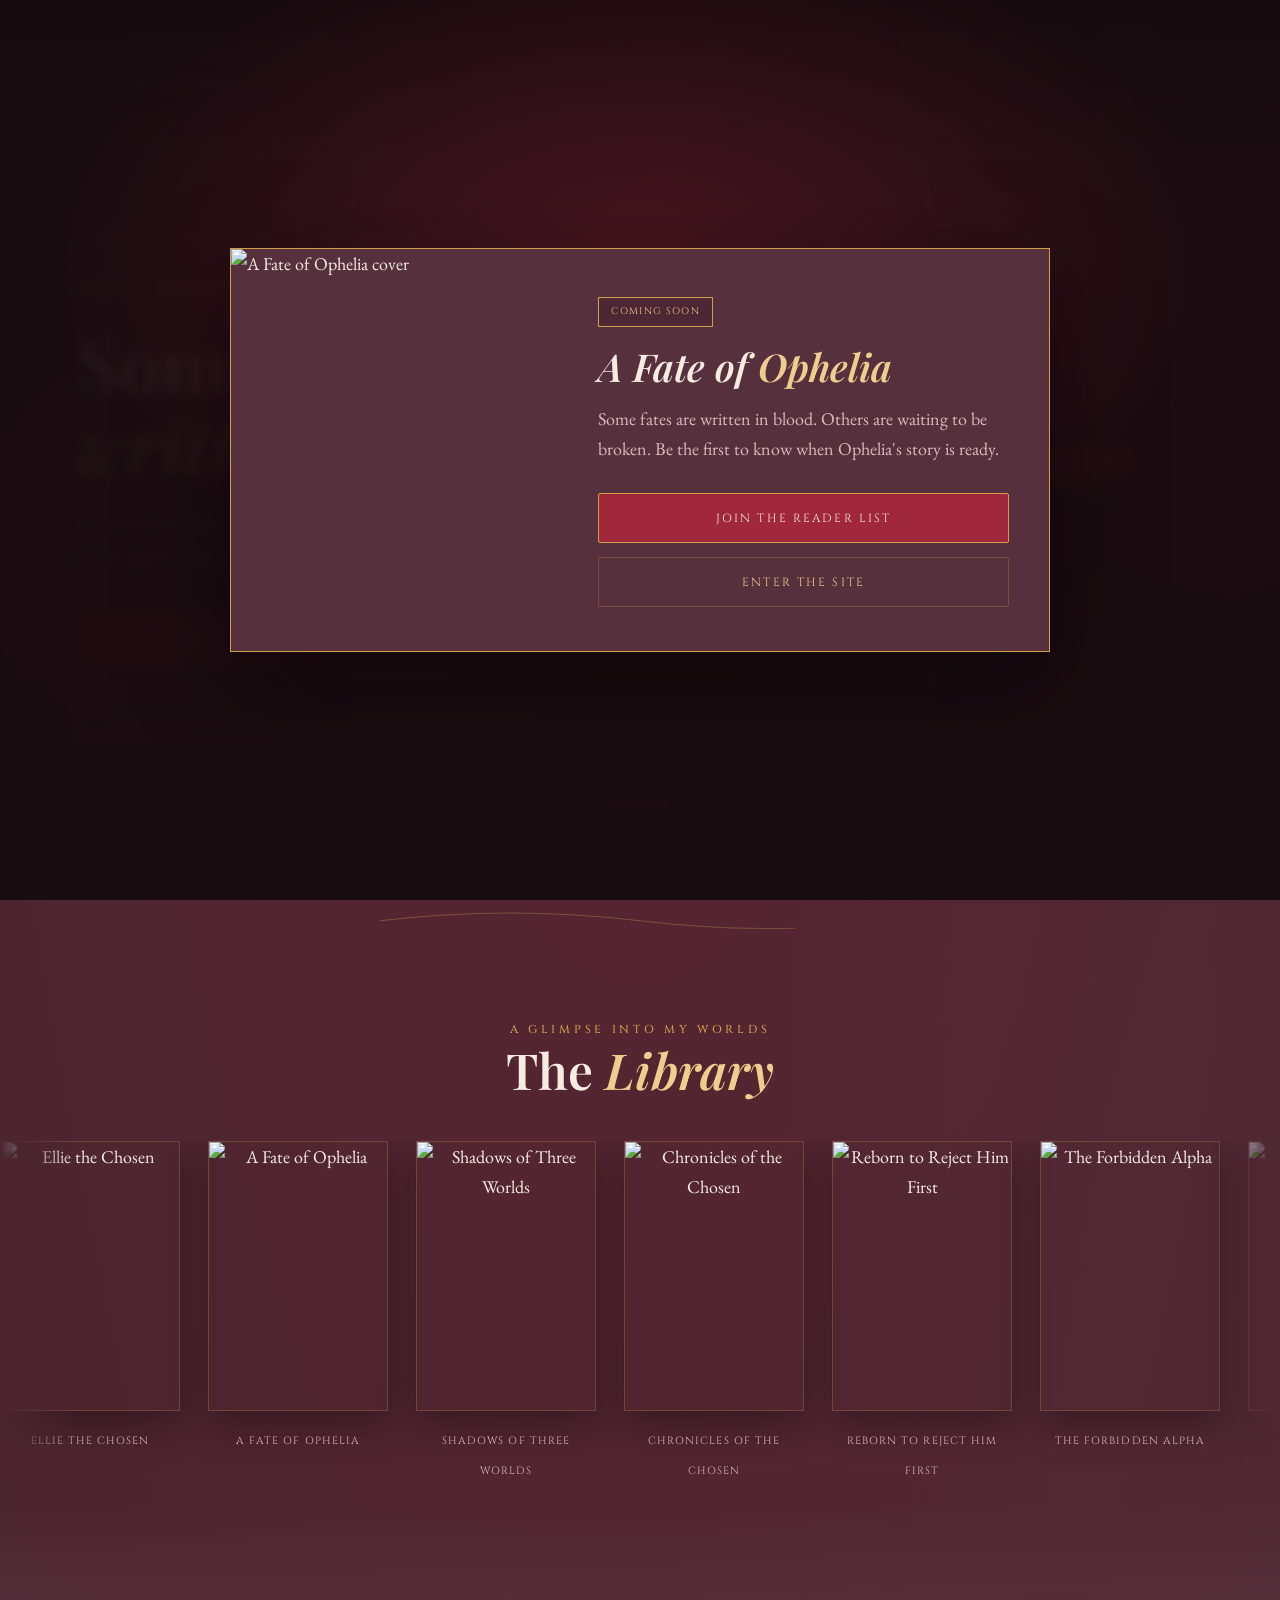
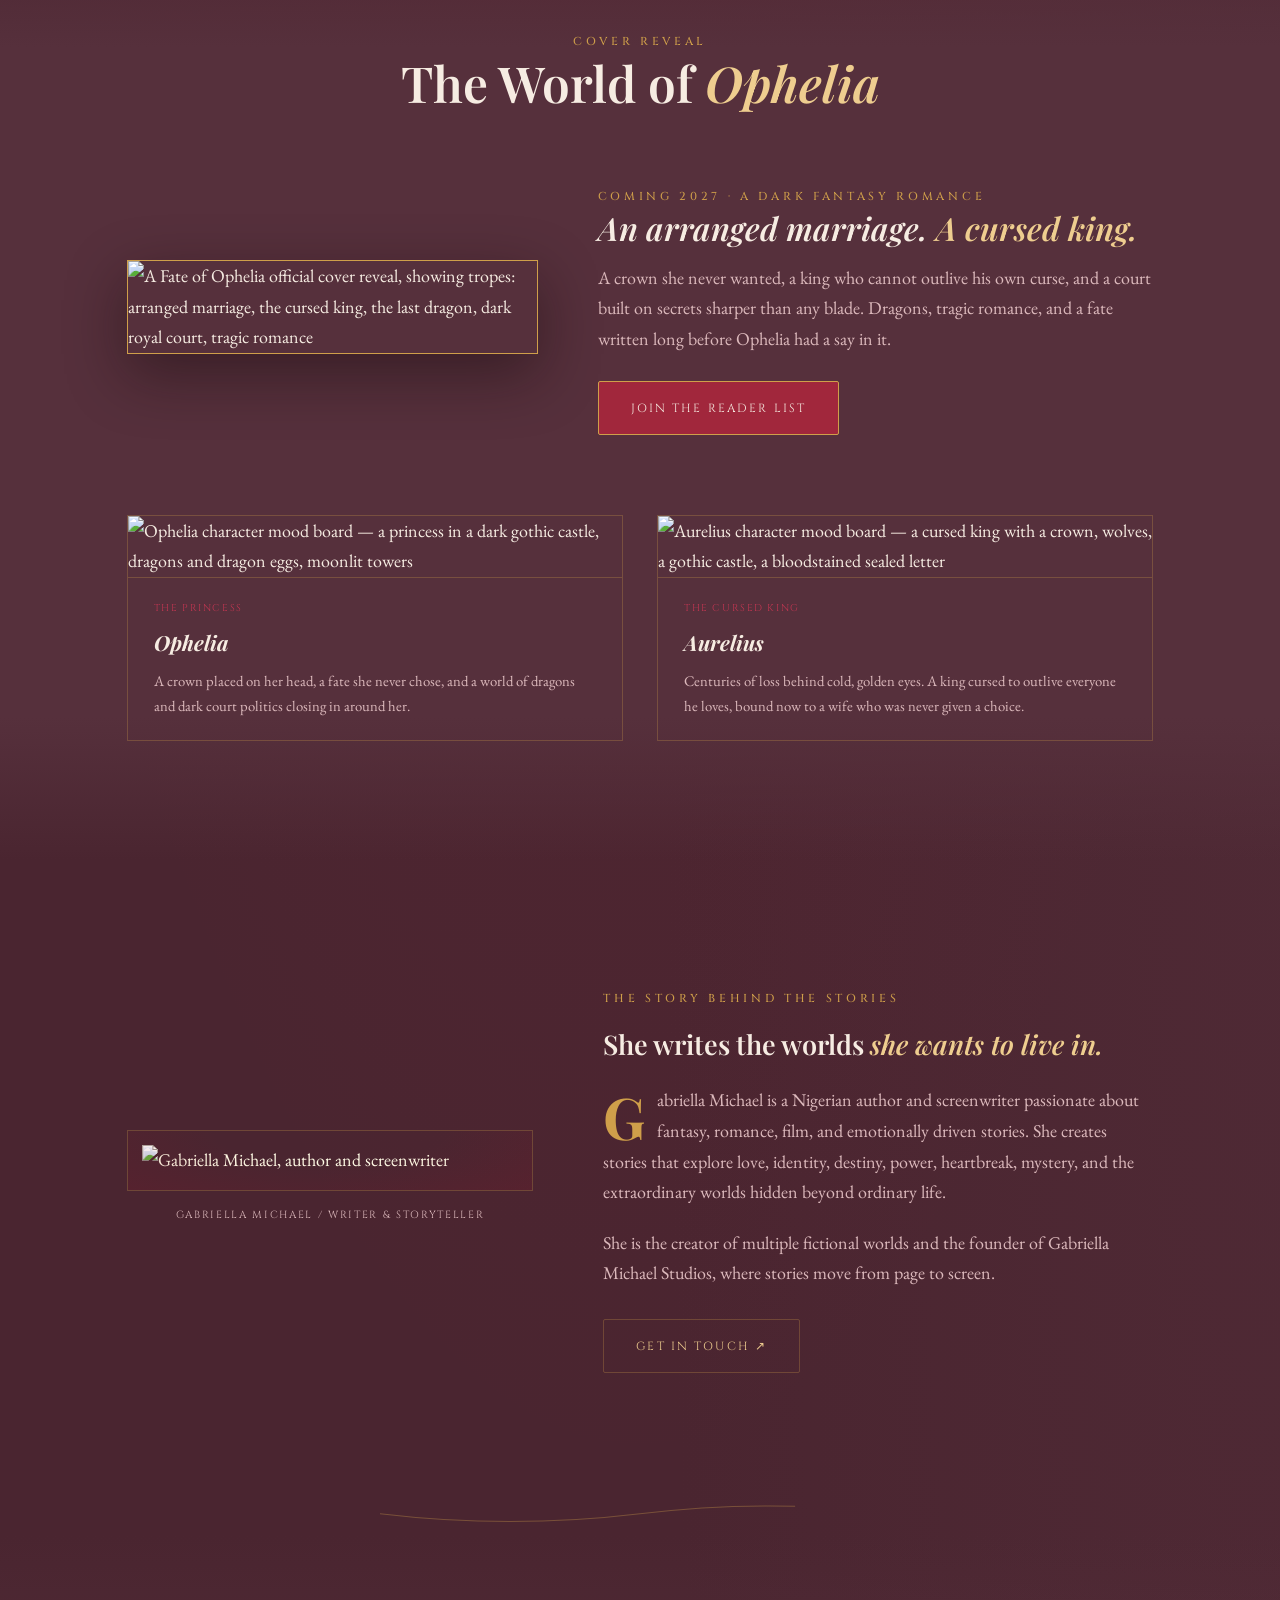
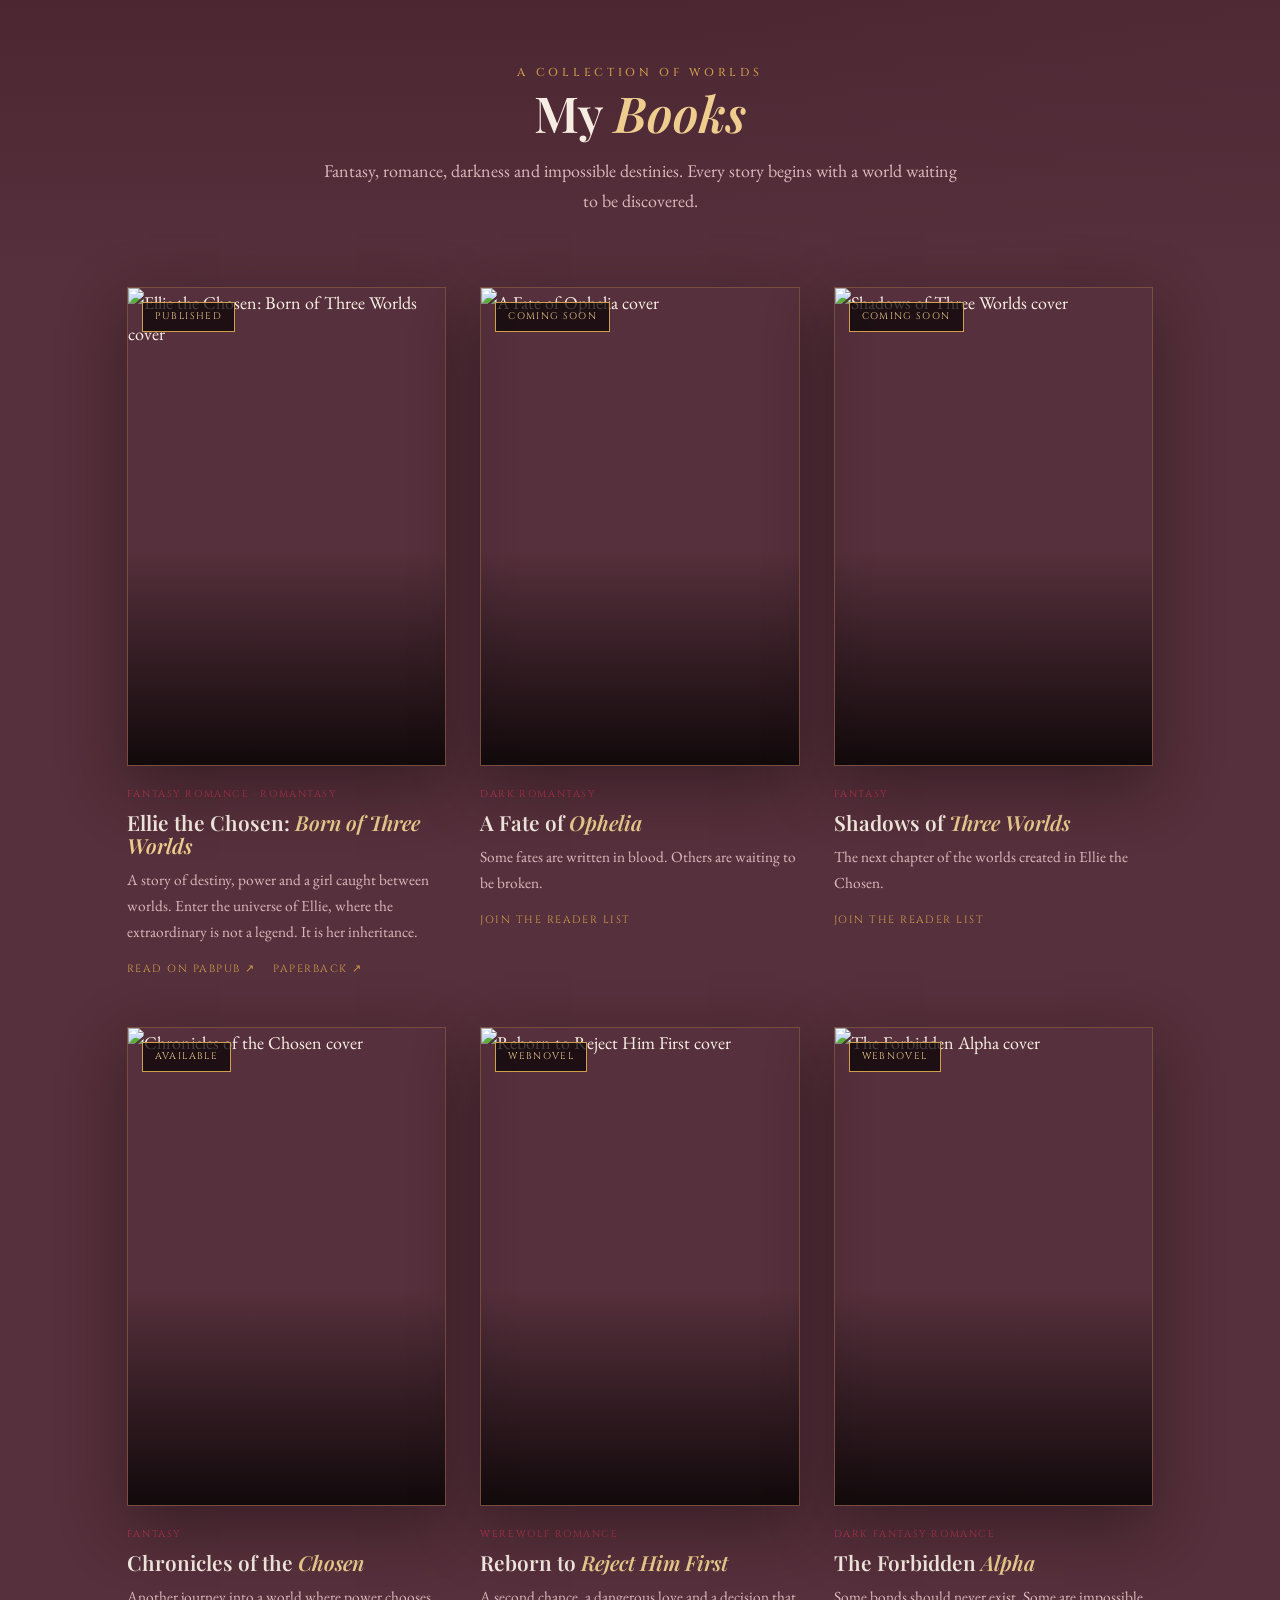
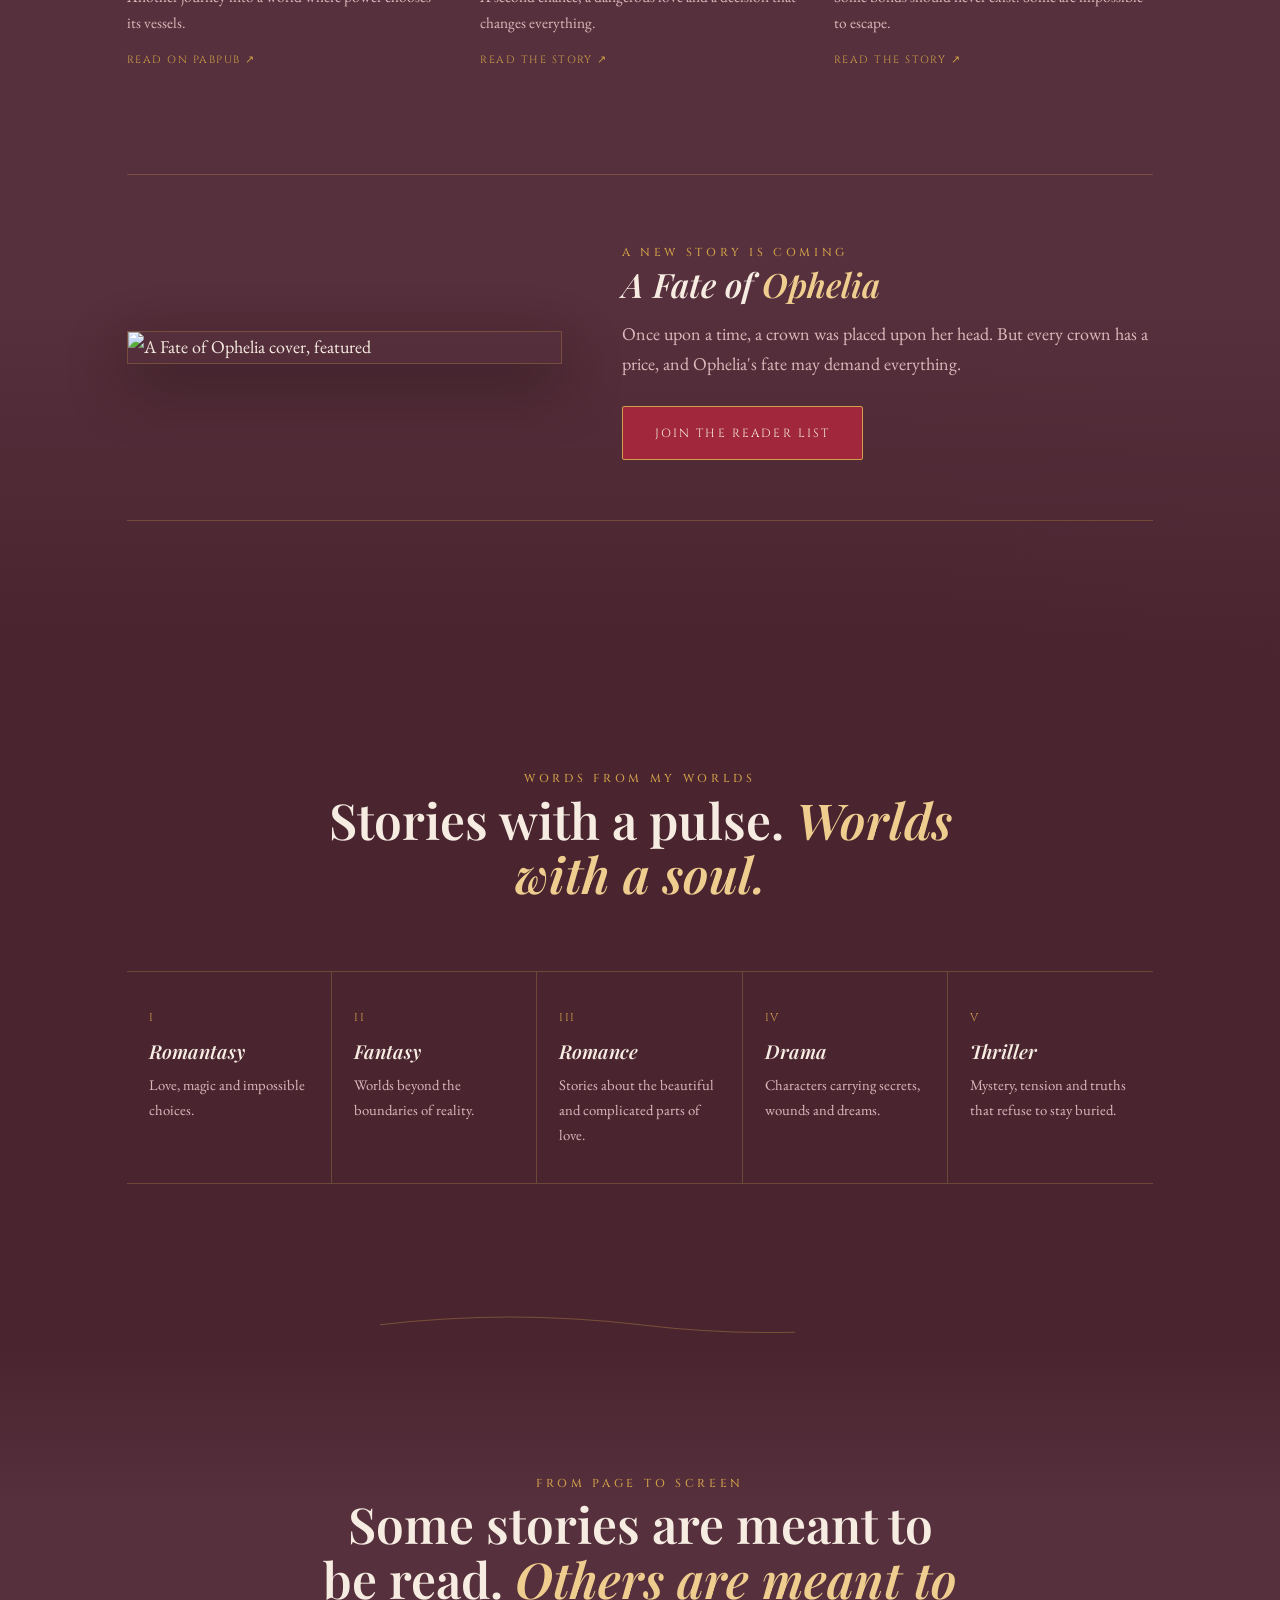
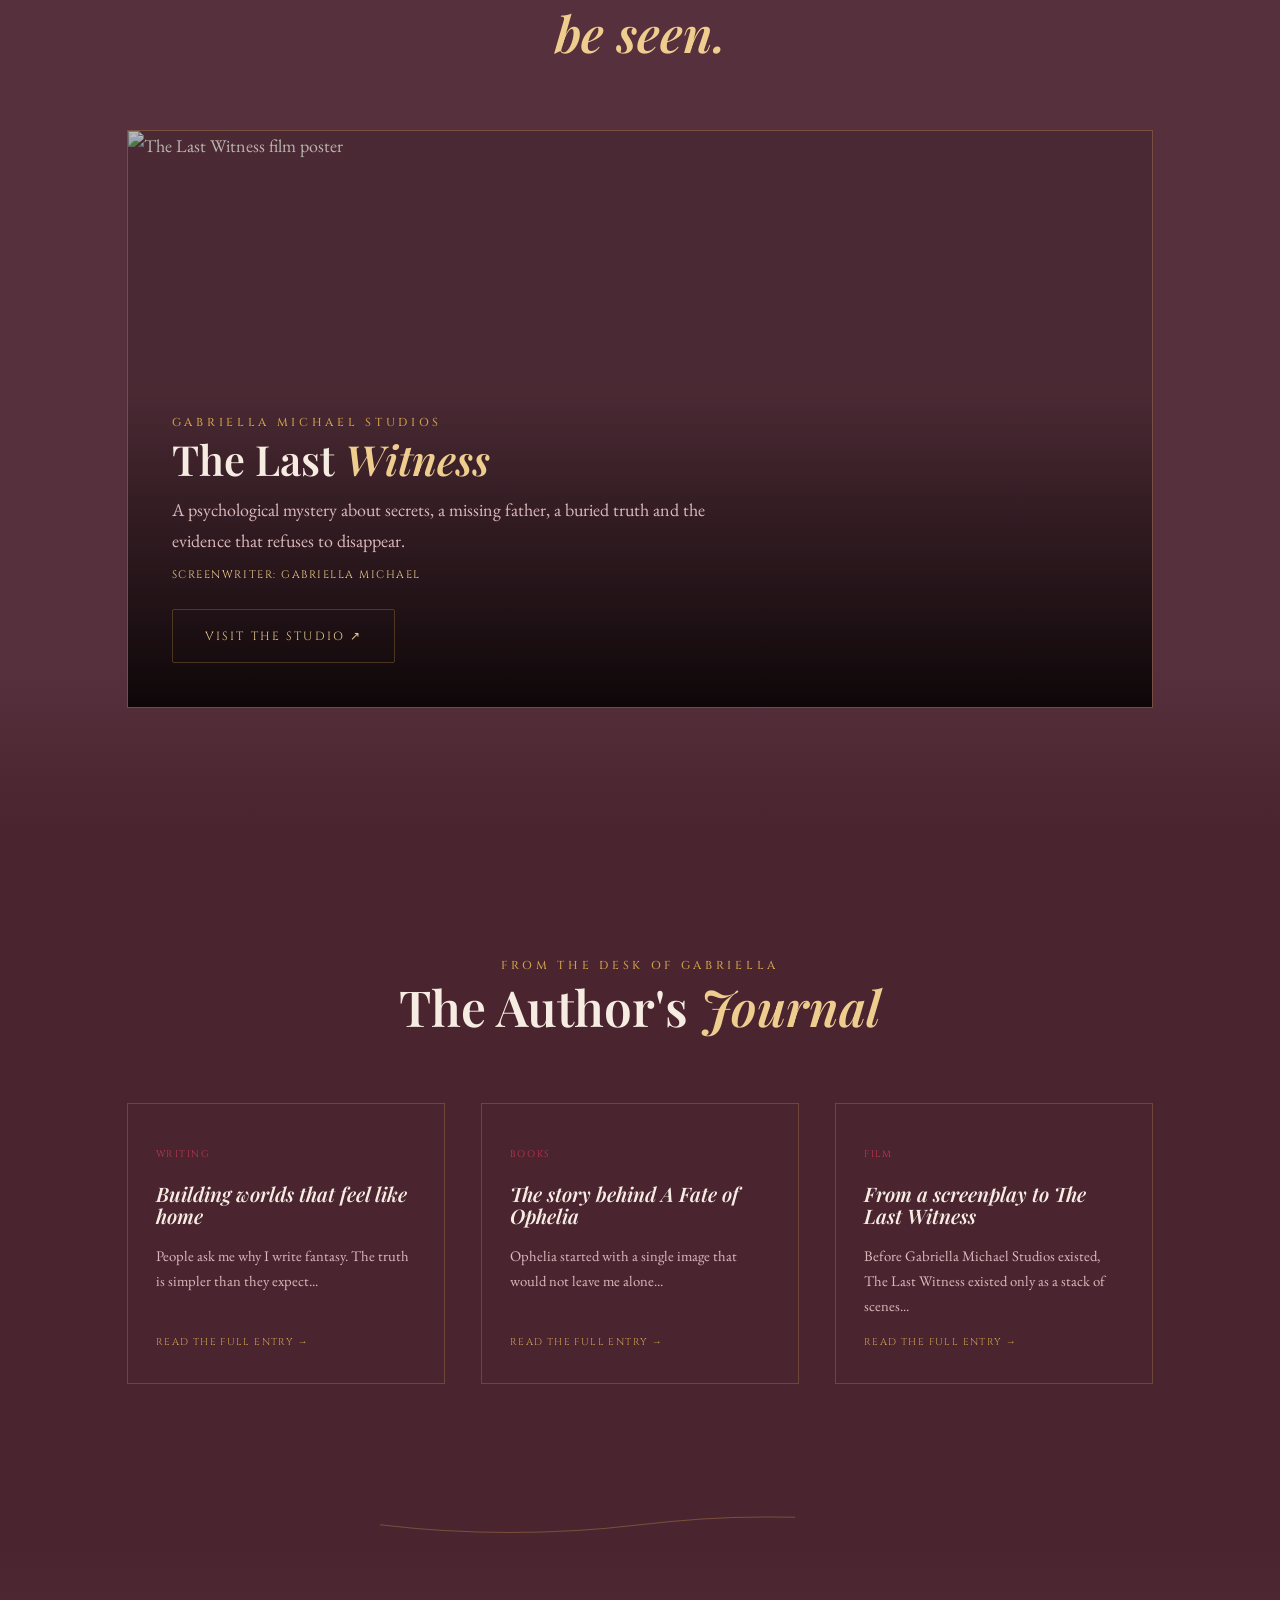
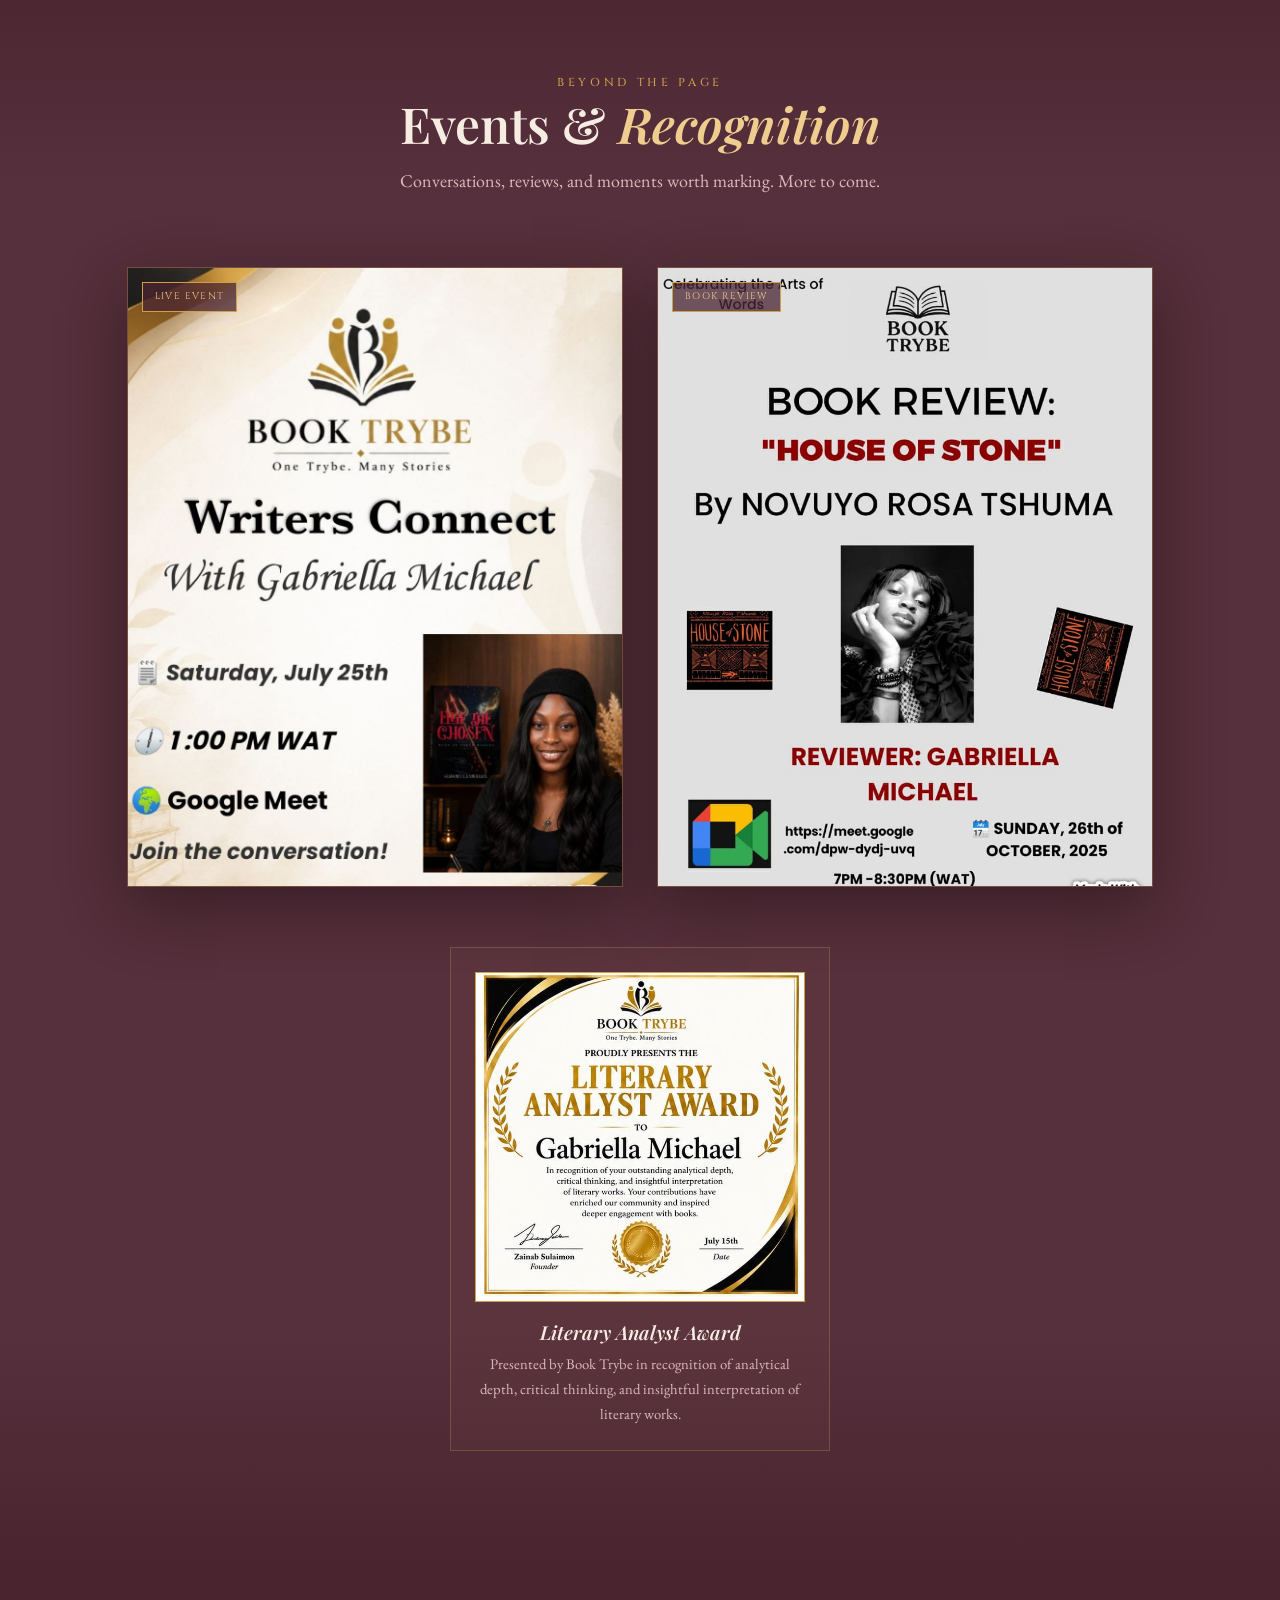
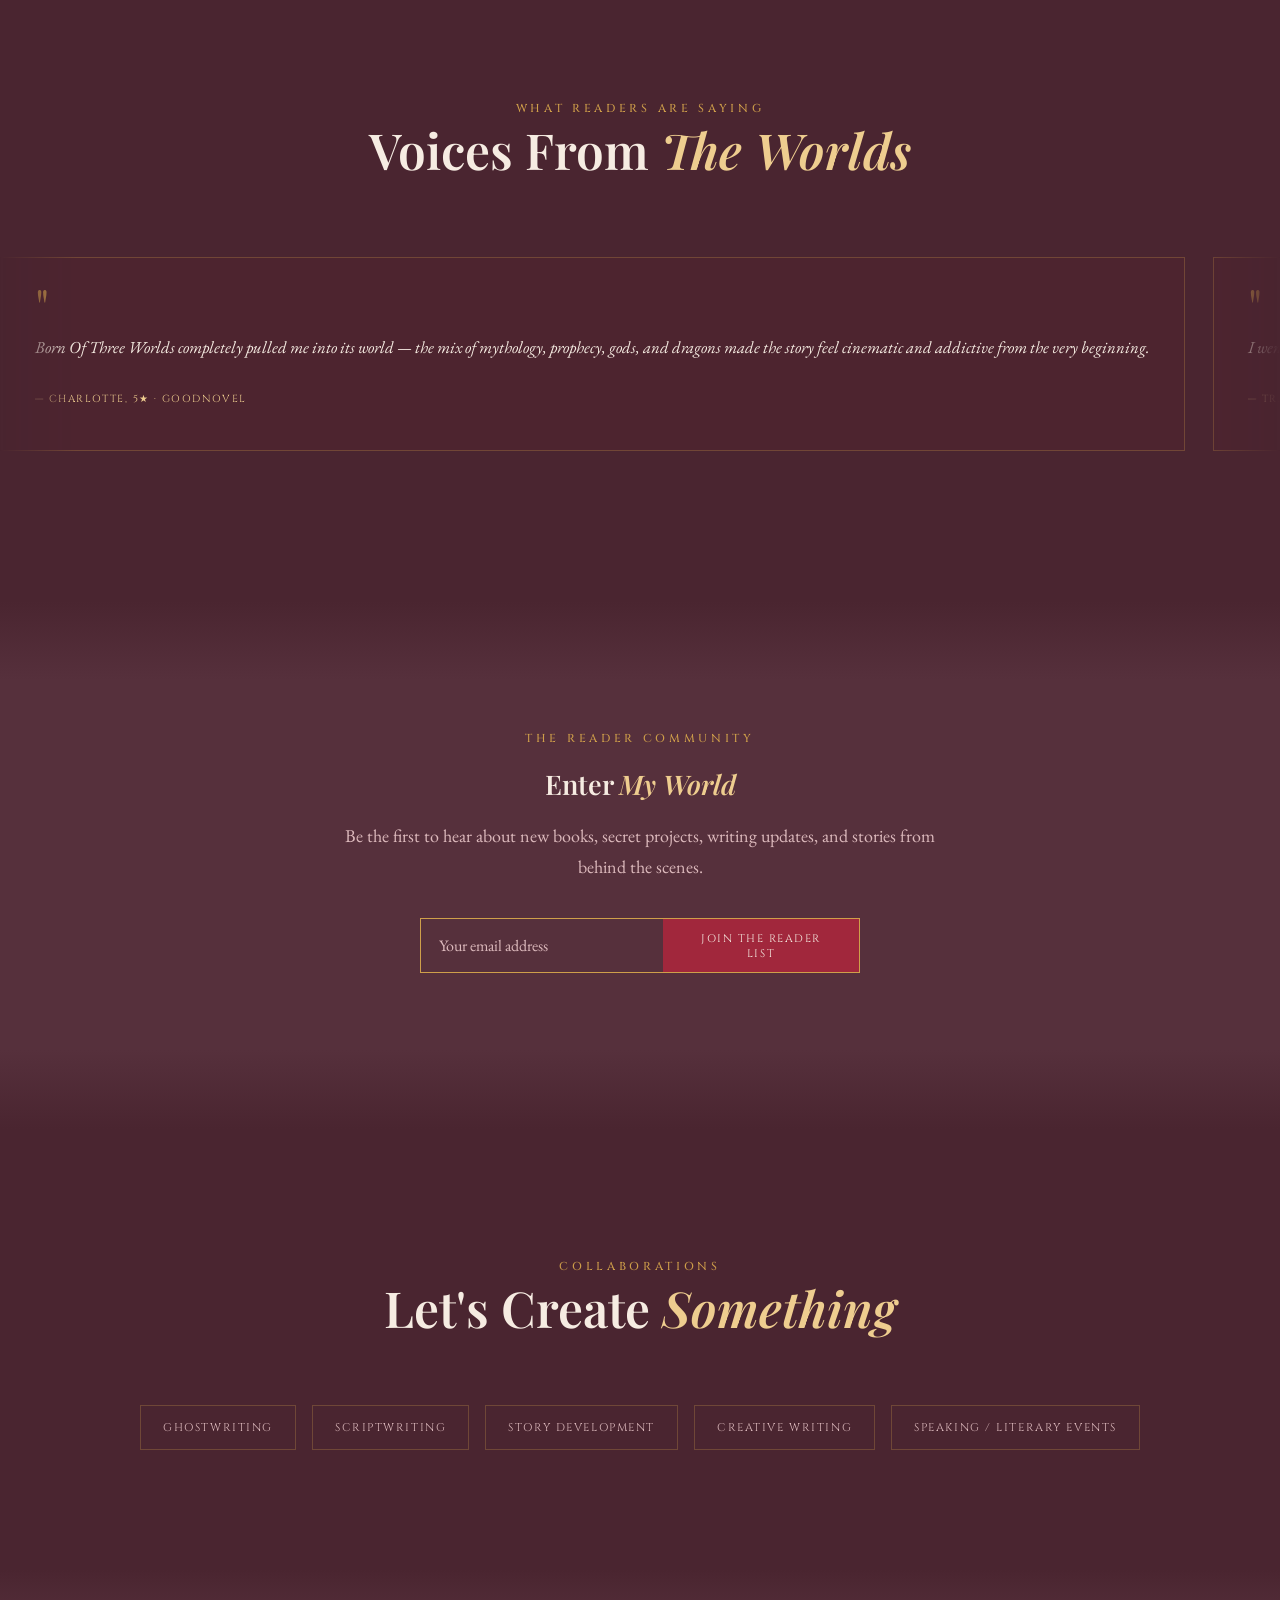
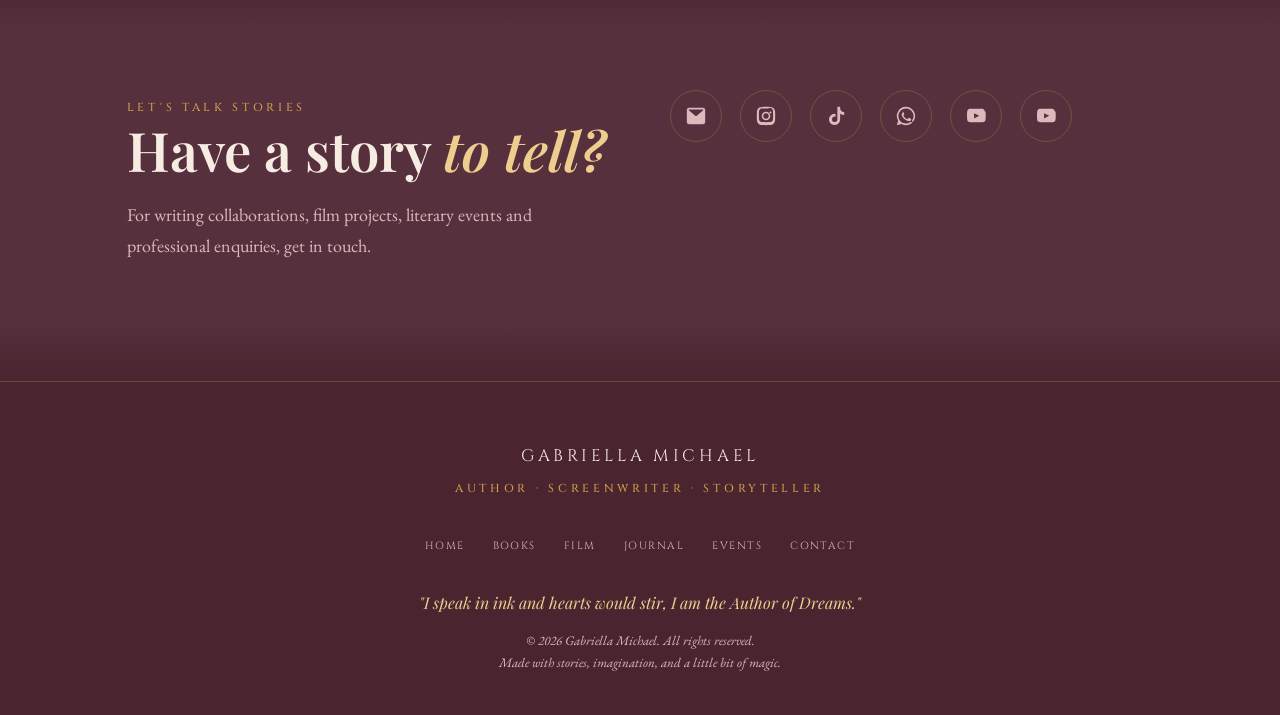
==== index (1).html @ f3785711 "Add files via upload" ====
<!DOCTYPE html>
<html lang="en">
<head>
<meta charset="UTF-8">
<meta name="viewport" content="width=device-width, initial-scale=1.0">
<meta name="description" content="Official website of Gabriella Michael, author, screenwriter and storyteller.">
<title>Gabriella Michael | Author • Screenwriter • Storyteller</title>
<link rel="preconnect" href="https://fonts.googleapis.com">
<link rel="preconnect" href="https://fonts.gstatic.com" crossorigin>
<link href="https://fonts.googleapis.com/css2?family=Playfair+Display:ital,wght@0,500;0,600;0,700;1,500;1,600;1,700&family=Cinzel:wght@400;500;600&family=EB+Garamond:ital,wght@0,400;0,500;1,400&display=swap" rel="stylesheet">
<style>
  :root{
    --ink:#4a2530;
    --wine-deep:#56303c;
    --wine:#63394a;
    --blood:#a1273c;
    --blood-bright:#c23652;
    --gold:#cf9f4a;
    --gold-light:#eecd8f;
    --bone:#f6ece2;
    --bone-dim:#dcb9bc;
    --line: rgba(207,159,74,0.28);
    --shadow: 0 20px 60px rgba(20,8,12,0.45);
  }

  *{margin:0;padding:0;box-sizing:border-box;}

  html{scroll-behavior:smooth;}

  @media (prefers-reduced-motion: reduce){
    html{scroll-behavior:auto;}
    *{animation-duration:0.001ms !important; animation-iteration-count:1 !important; transition-duration:0.001ms !important;}
  }

  body{
    background:
      radial-gradient(ellipse 120% 60% at 50% -10%, rgba(161,39,60,0.22), transparent 60%),
      radial-gradient(ellipse 80% 50% at 100% 20%, rgba(86,48,60,0.4), transparent 60%),
      var(--ink);
    color:var(--bone);
    font-family:'EB Garamond', serif;
    font-size:18px;
    line-height:1.7;
    overflow-x:hidden;
  }

  ::selection{background:var(--blood); color:var(--bone);}

  a{color:inherit; text-decoration:none;}

  img{max-width:100%; display:block;}

  .eyebrow{
    font-family:'Cinzel', serif;
    font-size:0.72rem;
    letter-spacing:0.32em;
    text-transform:uppercase;
    color:var(--gold);
    font-weight:500;
  }

  h1,h2,h3{
    font-family:'Playfair Display', serif;
    font-weight:600;
    line-height:1.1;
    color:var(--bone);
  }

  em{
    font-style:italic;
    color:var(--gold-light);
    font-weight:600;
  }

  .container{
    max-width:1180px;
    margin:0 auto;
    padding:0 6vw;
  }

  a:focus-visible, button:focus-visible{
    outline:2px solid var(--gold-light);
    outline-offset:4px;
  }

  /* ---------- BLEEDING ROSE PROGRESS MARKER ---------- */
  .rose-marker{
    position:fixed;
    top:50%;
    right:24px;
    transform:translateY(-50%);
    width:34px;
    height:34px;
    z-index:200;
    pointer-events:none;
  }
  @media (max-width:768px){ .rose-marker{ right:12px; width:26px; height:26px; } }

  .rose-marker svg{ width:100%; height:100%; overflow:visible; }
  .rose-outline{ fill:none; stroke:var(--gold); stroke-width:1.1; opacity:0.55; }
  .rose-fill{
    fill:var(--blood-bright);
    clip-path: inset(100% 0 0 0);
    transition: clip-path 0.05s linear;
  }

  /* ---------- NAV ---------- */
  header{
    position:fixed; top:0; left:0; right:0; z-index:100;
    background:linear-gradient(to bottom, rgba(10,5,6,0.92), rgba(10,5,6,0));
    backdrop-filter:blur(6px);
    padding:22px 0;
    border-bottom:1px solid transparent;
    transition:border-color 0.4s ease, background 0.4s ease;
  }
  header.scrolled{
    background:rgba(10,5,6,0.88);
    border-bottom:1px solid var(--line);
  }
  nav{
    display:flex; align-items:center; justify-content:space-between;
    max-width:1180px; margin:0 auto; padding:0 6vw;
  }
  .brand{
    font-family:'Cinzel', serif;
    font-size:1.05rem;
    letter-spacing:0.22em;
    color:var(--bone);
  }
  .navlinks{ display:flex; gap:34px; list-style:none; }
  .navlinks a{
    font-family:'Cinzel', serif;
    font-size:0.72rem;
    letter-spacing:0.18em;
    text-transform:uppercase;
    color:var(--bone-dim);
    position:relative;
    padding-bottom:4px;
  }
  .navlinks a::after{
    content:'';
    position:absolute; left:0; bottom:0;
    width:0; height:1px; background:var(--gold);
    transition:width 0.35s ease;
  }
  .navlinks a:hover{ color:var(--gold-light); }
  .navlinks a:hover::after{ width:100%; }
  .navtoggle{ display:none; background:none; border:none; color:var(--gold); font-size:1.4rem; cursor:pointer; }

  @media (max-width:860px){
    .navlinks{
      position:fixed; top:0; right:0; height:100vh; width:min(78vw,320px);
      background:linear-gradient(160deg, var(--wine-deep), var(--ink));
      flex-direction:column; justify-content:center; gap:28px;
      padding:0 40px;
      transform:translateX(100%);
      transition:transform 0.45s cubic-bezier(.77,0,.18,1);
      border-left:1px solid var(--line);
    }
    .navlinks.open{ transform:translateX(0); }
    .navtoggle{ display:block; z-index:101; }
  }

  /* ---------- HERO (cinematic, book-led) ---------- */
  .hero{
    position:relative;
    min-height:100vh;
    display:flex; flex-direction:column; justify-content:center;
    padding:150px 6vw 80px;
    overflow:hidden;
  }
  .hero-video{
    position:absolute; inset:0; z-index:0;
    width:100%; height:100%;
    object-fit:cover;
    object-position:center 30%;
  }
  .hero::before{
    content:'';
    position:absolute; inset:0; z-index:0;
    background:
      radial-gradient(ellipse 70% 60% at 78% 40%, rgba(161,39,60,0.28), transparent 65%),
      radial-gradient(ellipse 50% 70% at 10% 80%, rgba(99,57,74,0.5), transparent 70%),
      radial-gradient(ellipse 90% 50% at 50% 100%, rgba(58,30,38,0.55), transparent),
      linear-gradient(180deg, rgba(74,37,48,0.55), rgba(74,37,48,0.35) 40%, rgba(74,37,48,0.75));
  }
  .hero::after{
    /* mist layer */
    content:'';
    position:absolute; left:0; right:0; bottom:0; height:40%; z-index:1;
    background:linear-gradient(to top, var(--ink), transparent);
    pointer-events:none;
  }
  .hero-grid{
    position:relative; z-index:2;
    max-width:1180px; margin:0 auto; width:100%;
    display:grid; grid-template-columns:1.05fr 0.95fr;
    align-items:center; gap:60px;
  }
  @media (max-width:960px){
    .hero-grid{ grid-template-columns:1fr; text-align:center; gap:44px; }
    .hero-cover-wrap{ order:-1; }
  }
  .hero-copy .eyebrow{ display:block; margin-bottom:22px; }
  .hero-copy h1{
    font-size:clamp(2.6rem, 6vw, 4.6rem);
    letter-spacing:0.005em;
    margin-bottom:24px;
  }
  .hero-line{
    font-family:'EB Garamond', serif;
    font-style:italic;
    color:var(--bone-dim);
    font-size:1.2rem;
    margin:0 0 38px;
    max-width:480px;
  }
  @media (max-width:960px){ .hero-line{ margin:0 auto 38px; } }
  .hero-ctas{ display:flex; gap:20px; flex-wrap:wrap; }
  @media (max-width:960px){ .hero-ctas{ justify-content:center; } }

  .credibility-bar{
    position:relative; z-index:2;
    display:flex; gap:14px; align-items:center; flex-wrap:wrap;
    margin-bottom:34px;
  }
  .cred-pill{
    font-family:'Cinzel', serif; font-size:0.64rem; letter-spacing:0.14em; text-transform:uppercase;
    color:var(--gold-light);
    border:1px solid var(--line);
    padding:8px 16px;
    background:rgba(140,20,40,0.08);
  }

  .hero-cover-wrap{
    position:relative; z-index:2;
    display:flex; justify-content:center;
  }
  .hero-cover{
    position:relative;
    width:min(340px, 70vw);
    transform:rotate(-2deg);
    filter:drop-shadow(0 40px 70px rgba(0,0,0,0.65));
  }
  .hero-cover img{
    width:100%; border:1px solid var(--gold);
    box-shadow:0 0 0 8px rgba(10,5,6,0.4), 0 0 80px rgba(140,20,40,0.35);
  }
  .hero-cover::before{
    content:'';
    position:absolute; inset:-30px;
    background:radial-gradient(circle, rgba(201,162,39,0.18), transparent 65%);
    z-index:-1;
  }
  .hero-cover-tag{
    position:absolute; top:-16px; right:-16px;
    background:var(--blood);
    border:1px solid var(--gold);
    color:var(--bone);
    font-family:'Cinzel',serif; font-size:0.6rem; letter-spacing:0.12em; text-transform:uppercase;
    padding:8px 14px;
  }

  .btn{
    display:inline-flex; align-items:center; gap:10px;
    font-family:'Cinzel', serif;
    font-size:0.74rem;
    letter-spacing:0.18em;
    text-transform:uppercase;
    padding:16px 32px;
    border-radius:2px;
    position:relative;
    transition:transform 0.3s ease, box-shadow 0.3s ease;
  }
  .btn-seal{
    background:var(--blood);
    color:var(--bone);
    border:1px solid var(--gold);
    box-shadow:0 0 0 0 rgba(201,162,39,0);
  }
  .btn-seal:hover{
    transform:translateY(-2px);
    box-shadow:0 10px 30px rgba(140,20,40,0.5), 0 0 0 1px var(--gold-light);
  }
  .btn-ghost{
    background:transparent;
    color:var(--gold-light);
    border:1px solid var(--line);
  }
  .btn-ghost:hover{
    border-color:var(--gold);
    background:rgba(201,162,39,0.06);
    transform:translateY(-2px);
  }

  .scroll-cue{
    position:absolute; bottom:38px; left:50%; transform:translateX(-50%);
    display:flex; flex-direction:column; align-items:center; gap:10px;
    font-family:'Cinzel',serif; font-size:0.62rem; letter-spacing:0.28em;
    color:var(--bone-dim); text-transform:uppercase;
    z-index:2;
  }
  .scroll-cue .stem{
    width:1px; height:38px;
    background:linear-gradient(to bottom, var(--gold), transparent);
    animation:driploop 2.6s ease-in-out infinite;
  }
  @keyframes driploop{
    0%,100%{ transform:scaleY(1); opacity:0.7;}
    50%{ transform:scaleY(0.6); opacity:1;}
  }

  /* ---------- THORN DIVIDER ---------- */
  .thorn-divider{
    display:flex; align-items:center; justify-content:center;
    padding:0;
    margin: 0 auto;
    max-width:520px;
  }
  .thorn-divider svg{
    width:100%; height:auto;
    stroke:var(--gold);
    fill:none;
    stroke-width:1;
    opacity:0.35;
  }
  .thorn-divider .vine{
    stroke-dasharray:400;
    stroke-dashoffset:400;
    transition:stroke-dashoffset 1.4s ease;
  }
  .thorn-divider.revealed .vine{ stroke-dashoffset:0; }

  /* ---------- SECTION SCAFFOLD ---------- */
  section{ position:relative; padding:120px 0; }
  .section-alt{
    background:linear-gradient(180deg, transparent, var(--wine-deep) 15%, var(--wine-deep) 85%, transparent);
  }
  .section-head{ text-align:center; max-width:640px; margin:0 auto 70px; }
  .section-head .eyebrow{ margin-bottom:18px; }
  .section-head h2{ font-size:clamp(2.1rem, 4.4vw, 3.1rem); }

  .reveal{
    opacity:0; transform:translateY(28px);
    transition:opacity 0.9s ease, transform 0.9s ease;
  }
  .reveal.in{ opacity:1; transform:translateY(0); }

  /* ---------- ABOUT ---------- */
  .about-grid{
    display:grid; grid-template-columns: 0.85fr 1.15fr; gap:70px; align-items:center;
  }
  @media (max-width:860px){ .about-grid{ grid-template-columns:1fr; gap:40px; } }
  .about-portrait{
    position:relative;
    border:1px solid var(--line);
    padding:14px;
  }
  .about-portrait img{ filter:sepia(0.18) saturate(1.05) contrast(1.05); }
  .about-portrait::after{
    content:'';
    position:absolute; inset:0;
    background:radial-gradient(ellipse at 50% 0%, transparent 40%, rgba(140,20,40,0.18));
    pointer-events:none;
  }
  .about-caption{
    font-family:'Cinzel', serif; font-size:0.65rem; letter-spacing:0.16em;
    color:var(--bone-dim); text-transform:uppercase; margin-top:16px; text-align:center;
  }
  .about-copy p{ margin-bottom:20px; color:var(--bone-dim); }
  .about-copy p:first-of-type::first-letter{
    font-family:'Playfair Display', serif;
    font-size:3.6rem; float:left; line-height:0.8; padding:8px 12px 0 0;
    color:var(--gold); font-weight:700;
  }
  .about-copy .cta-row{ margin-top:30px; }

  /* ---------- BOOKS ---------- */
  .books-grid{
    display:grid; grid-template-columns:repeat(3, 1fr); gap:44px 34px;
  }
  @media (max-width:920px){ .books-grid{ grid-template-columns:repeat(2,1fr); } }
  @media (max-width:600px){ .books-grid{ grid-template-columns:1fr; } }

  .book-card{
    position:relative;
    display:flex; flex-direction:column;
  }
  .book-cover{
    position:relative;
    aspect-ratio:2/3;
    overflow:hidden;
    border:1px solid var(--line);
    box-shadow:var(--shadow);
  }
  .book-cover img{
    width:100%; height:100%; object-fit:cover;
    transition:transform 0.7s ease, filter 0.7s ease;
    filter:saturate(0.95) contrast(1.05);
  }
  .book-card:hover .book-cover img{ transform:scale(1.06); filter:saturate(1.1) contrast(1.1); }
  .book-cover::before{
    content:'';
    position:absolute; inset:0;
    background:linear-gradient(180deg, rgba(10,5,6,0) 55%, rgba(10,5,6,0.9));
    z-index:1;
  }
  .book-tag{
    position:absolute; top:14px; left:14px; z-index:2;
    font-family:'Cinzel', serif; font-size:0.6rem; letter-spacing:0.14em;
    text-transform:uppercase;
    padding:6px 12px;
    background:rgba(10,5,6,0.75);
    border:1px solid var(--gold);
    color:var(--gold-light);
  }
  .book-meta{ padding-top:20px; }
  .book-meta .genre{
    font-family:'Cinzel', serif; font-size:0.62rem; letter-spacing:0.16em;
    color:var(--blood-bright); text-transform:uppercase; margin-bottom:8px; display:block;
  }
  .book-meta h3{ font-size:1.3rem; margin-bottom:10px; }
  .book-meta p{ color:var(--bone-dim); font-size:0.96rem; margin-bottom:16px; }
  .book-links{ display:flex; gap:18px; flex-wrap:wrap; }
  .book-links a{
    font-family:'Cinzel', serif; font-size:0.66rem; letter-spacing:0.14em;
    text-transform:uppercase; color:var(--gold);
    border-bottom:1px solid transparent;
    padding-bottom:3px;
  }
  .book-links a:hover{ border-color:var(--gold); color:var(--gold-light); }

  .featured-strip{
    margin-top:100px;
    display:grid; grid-template-columns:0.9fr 1.1fr; gap:60px; align-items:center;
    border-top:1px solid var(--line); border-bottom:1px solid var(--line);
    padding:60px 0;
  }
  @media (max-width:860px){ .featured-strip{ grid-template-columns:1fr; gap:34px; } }
  .featured-strip img{ border:1px solid var(--line); box-shadow:var(--shadow); }
  .featured-copy .eyebrow{ margin-bottom:16px; }
  .featured-copy h3{ font-size:2.1rem; margin-bottom:16px; font-style:italic; }
  .featured-copy p{ color:var(--bone-dim); margin-bottom:26px; }

  /* ---------- GENRES / WRITING ---------- */
  .genre-list{
    display:grid; grid-template-columns:repeat(5,1fr); gap:0;
    border-top:1px solid var(--line);
  }
  @media (max-width:920px){ .genre-list{ grid-template-columns:repeat(2,1fr);} }
  @media (max-width:560px){ .genre-list{ grid-template-columns:1fr;} }
  .genre-item{
    padding:36px 22px;
    border-right:1px solid var(--line);
    border-bottom:1px solid var(--line);
    transition:background 0.4s ease;
  }
  .genre-list .genre-item:last-child{ border-right:none; }
  .genre-item:hover{ background:rgba(140,20,40,0.09); }
  .genre-num{ font-family:'Cinzel',serif; color:var(--gold); font-size:0.7rem; letter-spacing:0.14em; margin-bottom:14px; display:block;}
  .genre-item h3{ font-size:1.2rem; margin-bottom:10px; font-style:italic; }
  .genre-item p{ color:var(--bone-dim); font-size:0.92rem; }

  /* ---------- FILM ---------- */
  .film-wrap{
    position:relative;
    border:1px solid var(--line);
    overflow:hidden;
  }
  .film-media{ position:relative; aspect-ratio:16/9; overflow:hidden; }
  .film-media img{ width:100%; height:100%; object-fit:cover; filter:grayscale(0.3) contrast(1.1) brightness(0.85); }
  .film-media::after{
    content:'';
    position:absolute; inset:0;
    background:linear-gradient(0deg, rgba(10,5,6,0.95), rgba(10,5,6,0.15) 55%);
  }
  .film-overlay{
    position:absolute; left:0; right:0; bottom:0; padding:44px;
    z-index:2;
  }
  .film-overlay .eyebrow{ margin-bottom:14px; }
  .film-overlay h3{ font-size:clamp(1.7rem,3.4vw,2.6rem); margin-bottom:14px; }
  .film-overlay p{ color:var(--bone-dim); max-width:560px; margin-bottom:10px; }
  .film-role{ font-family:'Cinzel',serif; font-size:0.68rem; letter-spacing:0.14em; color:var(--gold-light); text-transform:uppercase; margin-bottom:24px; display:block;}

  /* ---------- JOURNAL ---------- */
  .journal-grid{ display:grid; grid-template-columns:repeat(3,1fr); gap:36px; }
  @media (max-width:860px){ .journal-grid{ grid-template-columns:1fr; } }
  .journal-card{
    border:1px solid var(--line);
    padding:32px 28px;
    min-height:220px;
    display:flex; flex-direction:column; justify-content:space-between;
    transition:border-color 0.35s ease, background 0.35s ease;
  }
  .journal-card:hover{ border-color:var(--gold); background:rgba(201,162,39,0.04); }
  .journal-card .genre{ font-family:'Cinzel',serif; font-size:0.6rem; letter-spacing:0.16em; color:var(--blood-bright); text-transform:uppercase; }
  .journal-card h3{ font-size:1.25rem; margin:16px 0; font-style:italic; }
  .journal-status{ font-family:'Cinzel',serif; font-size:0.62rem; letter-spacing:0.14em; color:var(--bone-dim); text-transform:uppercase; }

  /* ---------- QUOTES ---------- */
  .quote-card{
    scroll-snap-align:start;
    min-width:min(420px,84vw);
    border:1px solid var(--line);
    padding:38px 34px;
    background:rgba(140,20,40,0.05);
  }
  .quote-mark{ font-family:'Playfair Display',serif; font-size:3rem; color:var(--gold); line-height:0.4; display:block; margin-bottom:18px; }
  .quote-card p{ font-style:italic; color:var(--bone); margin-bottom:20px; font-size:1.05rem; }
  .quote-source{ font-family:'Cinzel',serif; font-size:0.64rem; letter-spacing:0.14em; text-transform:uppercase; color:var(--gold-light); }

  /* ---------- JOURNAL MODAL ---------- */
  .journal-card{ cursor:pointer; text-align:left; }
  .journal-excerpt{ color:var(--bone-dim); font-size:0.92rem; margin-top:10px; }
  .journal-read{ font-family:'Cinzel',serif; font-size:0.62rem; letter-spacing:0.14em; color:var(--gold); text-transform:uppercase; margin-top:16px; display:inline-block; }

  .modal-overlay{
    position:fixed; inset:0; z-index:300;
    background:rgba(10,5,6,0.88);
    backdrop-filter:blur(4px);
    display:none;
    align-items:flex-start;
    justify-content:center;
    overflow-y:auto;
    padding:80px 6vw;
  }
  .modal-overlay.open{ display:flex; }
  .modal-box{
    background:var(--wine-deep);
    border:1px solid var(--gold);
    max-width:720px; width:100%;
    padding:50px 44px;
    position:relative;
    box-shadow:var(--shadow);
  }
  @media (max-width:600px){ .modal-box{ padding:40px 26px; } }
  .modal-close{
    position:absolute; top:20px; right:20px;
    background:none; border:1px solid var(--line); color:var(--gold-light);
    width:34px; height:34px; cursor:pointer; font-size:1.1rem;
    border-radius:50%;
  }
  .modal-close:hover{ border-color:var(--gold); }
  .modal-box h3{ font-size:1.9rem; margin:10px 0 20px; font-style:italic; }
  .modal-box p{ color:var(--bone-dim); margin-bottom:18px; }

  /* ---------- MARQUEE (books + quotes auto-scroll) ---------- */
  .marquee-wrap{
    overflow:hidden;
    position:relative;
    -webkit-mask-image: linear-gradient(90deg, transparent, #000 6%, #000 94%, transparent);
    mask-image: linear-gradient(90deg, transparent, #000 6%, #000 94%, transparent);
  }
  .marquee-track{
    display:flex;
    width:max-content;
    gap:28px;
    animation: marquee-scroll 42s linear infinite;
  }
  .marquee-wrap:hover .marquee-track,
  .marquee-wrap:focus-within .marquee-track{ animation-play-state:paused; }
  @keyframes marquee-scroll{
    from{ transform:translateX(0); }
    to{ transform:translateX(-50%); }
  }
  .quotes-track.marquee-track{ animation-duration:55s; padding:10px 0 30px; }

  /* Book poster (mini slide) */
  .book-poster{
    width:180px; flex:0 0 auto;
    text-align:center;
  }
  .book-poster .poster-frame{
    aspect-ratio:2/3;
    overflow:hidden;
    border:1px solid var(--line);
    box-shadow:0 14px 34px rgba(20,8,12,0.4);
    margin-bottom:12px;
  }
  .book-poster .poster-frame img{ width:100%; height:100%; object-fit:cover; }
  .book-poster span{
    font-family:'Cinzel',serif; font-size:0.66rem; letter-spacing:0.1em;
    color:var(--bone-dim); text-transform:uppercase;
  }

  /* ---------- SOCIAL ICONS ---------- */
  .social-icons{
    display:flex; gap:18px; flex-wrap:wrap;
  }
  @media (max-width:860px){ .social-icons{ justify-content:center; } }
  .social-icons a{
    width:52px; height:52px;
    display:flex; align-items:center; justify-content:center;
    border:1px solid var(--line);
    border-radius:50%;
    color:var(--bone-dim);
    transition:all 0.3s ease;
  }
  .social-icons a:hover{
    border-color:var(--gold);
    color:var(--gold-light);
    background:rgba(207,159,74,0.08);
    transform:translateY(-3px);
  }
  .social-icons svg{ width:22px; height:22px; fill:currentColor; }

  /* ---------- EVENTS & AWARDS ---------- */
  .events-grid{
    display:grid; grid-template-columns:repeat(2, 1fr); gap:34px; margin-bottom:60px;
  }
  @media (max-width:820px){ .events-grid{ grid-template-columns:1fr; } }
  .event-card{
    position:relative;
    border:1px solid var(--line);
    overflow:hidden;
    box-shadow:var(--shadow);
  }
  .event-card img{
    width:100%; aspect-ratio:4/5; object-fit:cover;
    display:block;
    transition:transform 0.6s ease;
  }
  .event-card:hover img{ transform:scale(1.04); }
  .event-tag{
    position:absolute; top:14px; left:14px; z-index:2;
    font-family:'Cinzel', serif; font-size:0.6rem; letter-spacing:0.14em;
    text-transform:uppercase;
    padding:6px 12px;
    background:rgba(74,37,48,0.75);
    border:1px solid var(--gold);
    color:var(--gold-light);
  }

  .awards-row{
    display:flex; justify-content:center;
  }
  .award-card{
    max-width:380px;
    text-align:center;
    border:1px solid var(--line);
    padding:24px;
    background:rgba(207,159,74,0.04);
  }
  .award-card img{
    width:100%;
    border:1px solid var(--gold);
    margin-bottom:20px;
  }
  .award-card h3{ font-size:1.2rem; margin-bottom:8px; font-style:italic; }
  .award-card p{ color:var(--bone-dim); font-size:0.92rem; }

  /* ---------- SPLASH ENTRANCE ---------- */
  .splash-overlay{
    position:fixed; inset:0; z-index:400;
    background:
      radial-gradient(ellipse 70% 60% at 50% 30%, rgba(161,39,60,0.35), transparent 65%),
      rgba(23,11,15,0.94);
    backdrop-filter:blur(6px);
    display:none;
    align-items:center; justify-content:center;
    padding:30px 6vw;
  }
  .splash-overlay.open{ display:flex; }
  .splash-box{
    background:var(--wine-deep);
    border:1px solid var(--gold);
    box-shadow:0 30px 80px rgba(10,4,6,0.6);
    max-width:820px; width:100%;
    display:grid; grid-template-columns:0.8fr 1.2fr;
    overflow:hidden;
  }
  @media (max-width:720px){ .splash-box{ grid-template-columns:1fr; } }
  .splash-cover{ position:relative; }
  .splash-cover img{ width:100%; height:100%; object-fit:cover; display:block; }
  @media (max-width:720px){ .splash-cover{ max-height:260px; } }
  .splash-copy{ padding:44px 40px; }
  @media (max-width:720px){ .splash-copy{ padding:34px 28px; } }
  .splash-copy h2{ font-size:clamp(1.8rem,4vw,2.4rem); margin-bottom:16px; font-style:italic; }
  .splash-copy p{ color:var(--bone-dim); margin-bottom:28px; }
  .splash-ctas{ display:flex; flex-direction:column; gap:14px; align-items:flex-start; }
  .splash-ctas .btn{ width:100%; justify-content:center; }

  /* ---------- WORLD OF OPHELIA ---------- */
  .ophelia-reveal{
    display:grid; grid-template-columns:0.85fr 1.15fr; gap:60px; align-items:center;
    margin-bottom:80px;
  }
  @media (max-width:900px){ .ophelia-reveal{ grid-template-columns:1fr; } }
  .ophelia-reveal img{
    width:100%;
    border:1px solid var(--gold);
    box-shadow:var(--shadow);
  }
  .ophelia-reveal-copy .eyebrow{ margin-bottom:16px; }
  .ophelia-reveal-copy h3{ font-size:2rem; margin-bottom:18px; font-style:italic; }
  .ophelia-reveal-copy p{ color:var(--bone-dim); margin-bottom:26px; }

  .moodboard-grid{
    display:grid; grid-template-columns:1fr 1fr; gap:34px;
  }
  @media (max-width:820px){ .moodboard-grid{ grid-template-columns:1fr; } }
  .moodboard-card{
    border:1px solid var(--line);
    overflow:hidden;
  }
  .moodboard-card img{
    width:100%; display:block;
    transition:transform 0.6s ease;
  }
  .moodboard-card:hover img{ transform:scale(1.03); }
  .moodboard-label{
    padding:22px 26px;
    border-top:1px solid var(--line);
  }
  .moodboard-label .genre{ font-family:'Cinzel',serif; font-size:0.62rem; letter-spacing:0.16em; color:var(--blood-bright); text-transform:uppercase; display:block; margin-bottom:8px; }
  .moodboard-label h4{ font-family:'Playfair Display',serif; font-size:1.3rem; font-style:italic; color:var(--bone); }
  .moodboard-label p{ color:var(--bone-dim); font-size:0.92rem; margin-top:8px; }

  /* ---------- NEWSLETTER ---------- */
  .newsletter{
    text-align:center;
    max-width:640px; margin:0 auto;
  }
  .newsletter p{ color:var(--bone-dim); margin-bottom:36px; }
  .newsletter-form{
    display:flex; gap:0; max-width:440px; margin:0 auto;
    border:1px solid var(--gold);
  }
  .newsletter-form input{
    flex:1; background:transparent; border:none; padding:16px 18px;
    color:var(--bone); font-family:'EB Garamond', serif; font-size:1rem;
  }
  .newsletter-form input::placeholder{ color:var(--bone-dim); }
  .newsletter-form input:focus{ outline:none; }
  .newsletter-form button{
    background:var(--blood); color:var(--bone); border:none;
    font-family:'Cinzel',serif; font-size:0.68rem; letter-spacing:0.14em; text-transform:uppercase;
    padding:0 26px; cursor:pointer; transition:background 0.3s ease;
  }
  .newsletter-form button:hover{ background:var(--blood-bright); }
  .newsletter-note{ margin-top:16px; font-size:0.85rem; color:var(--bone-dim); font-style:italic; }

  /* ---------- COLLABORATIONS ---------- */
  .collab-tags{ display:flex; flex-wrap:wrap; gap:16px; justify-content:center; margin-top:10px; }
  .collab-tag{
    font-family:'Cinzel',serif; font-size:0.7rem; letter-spacing:0.14em; text-transform:uppercase;
    border:1px solid var(--line); padding:12px 22px; color:var(--bone-dim);
    transition:all 0.3s ease;
  }
  .collab-tag:hover{ border-color:var(--gold); color:var(--gold-light); }

  /* ---------- CONTACT ---------- */
  .contact-grid{
    display:grid; grid-template-columns:1fr 1fr; gap:60px; align-items:start;
  }
  @media (max-width:860px){ .contact-grid{ grid-template-columns:1fr; gap:40px; text-align:center;} }
  .contact-grid h2{ font-size:clamp(2.2rem,4.6vw,3.4rem); margin-bottom:20px; }
  .contact-grid > div:first-child p{ color:var(--bone-dim); }
  .social-list{ display:flex; flex-direction:column; gap:18px; }
  @media (max-width:860px){ .social-list{ align-items:center; } }
  .social-list a{
    font-family:'Cinzel',serif; font-size:0.85rem; letter-spacing:0.1em;
    display:flex; align-items:center; gap:14px;
    color:var(--bone-dim);
    transition:color 0.3s ease;
  }
  .social-list a:hover{ color:var(--gold-light); }
  .social-list a .dot{ width:6px; height:6px; border-radius:50%; background:var(--blood-bright); }

  /* ---------- FOOTER ---------- */
  footer{
    border-top:1px solid var(--line);
    padding:60px 0 40px;
    text-align:center;
  }
  footer .brand{ display:block; margin-bottom:8px; }
  footer .eyebrow{ display:block; margin-bottom:30px; }
  .footer-links{ display:flex; gap:28px; justify-content:center; list-style:none; margin-bottom:30px; flex-wrap:wrap; }
  .footer-links a{ font-family:'Cinzel',serif; font-size:0.66rem; letter-spacing:0.14em; text-transform:uppercase; color:var(--bone-dim); }
  .footer-links a:hover{ color:var(--gold-light); }
  .footer-fine{ font-size:0.82rem; color:var(--bone-dim); font-style:italic; }

</style>
</head>
<body>

<!-- ENTRANCE SPLASH: A Fate of Ophelia -->
<div class="splash-overlay" id="splashOverlay">
  <div class="splash-box">
    <div class="splash-cover">
      <img src="https://gabriellamichael.com.ng/ophelia-cover.jpeg" alt="A Fate of Ophelia cover">
    </div>
    <div class="splash-copy">
      <span class="event-tag" style="position:static; display:inline-block; margin-bottom:18px;">Coming Soon</span>
      <h2>A Fate of <em>Ophelia</em></h2>
      <p>Some fates are written in blood. Others are waiting to be broken. Be the first to know when Ophelia's story is ready.</p>
      <div class="splash-ctas">
        <button class="btn btn-seal" id="splashJoinBtn" type="button">Join The Reader List</button>
        <button class="btn btn-ghost" id="splashEnterBtn" type="button">Enter The Site</button>
      </div>
    </div>
  </div>
</div>

<!-- NEWSLETTER MODAL (pops up instantly) -->
<div class="modal-overlay" id="newsletterModalOverlay">
  <div class="modal-box" style="max-width:520px; text-align:center;">
    <button class="modal-close" id="newsletterModalClose" aria-label="Close">✕</button>
    <span class="eyebrow">The Reader Community</span>
    <h3 style="margin:14px 0 16px;">Enter <em>My World</em></h3>
    <p>Be the first to hear about new books, secret projects, writing updates, and stories from behind the scenes.</p>
    <form class="newsletter-form" id="newsletterModalForm" style="margin-top:26px;">
      <input type="hidden" name="access_key" value="ef22f026-7430-44a8-8c2b-af608c90b937">
      <input type="hidden" name="subject" value="New Reader List Signup — gabriellamichael.com.ng">
      <input type="hidden" name="from_name" value="Gabriella Michael Website">
      <input type="email" name="email" placeholder="Your email address" required aria-label="Email address">
      <button type="submit">Join The Reader List</button>
    </form>
    <p class="newsletter-note" id="newsletterModalNote"></p>
  </div>
</div>

<div class="rose-marker" aria-hidden="true">
  <svg viewBox="0 0 100 100">
    <g class="rose-outline">
      <path d="M50 20 C 35 20, 25 32, 25 45 C 25 58, 38 66, 50 66 C 62 66, 75 58, 75 45 C 75 32, 65 20, 50 20 Z"/>
      <path d="M50 30 C 42 30, 36 37, 36 45 C 36 53, 43 58, 50 58 C 57 58, 64 53, 64 45 C 64 37, 58 30, 50 30 Z"/>
      <path d="M50 66 L50 88 M50 74 L40 80 M50 78 L60 84"/>
    </g>
    <g class="rose-fill">
      <path d="M50 20 C 35 20, 25 32, 25 45 C 25 58, 38 66, 50 66 C 62 66, 75 58, 75 45 C 75 32, 65 20, 50 20 Z"/>
      <path d="M50 66 L50 88 M50 74 L40 80 M50 78 L60 84" stroke="currentColor" stroke-width="1.4"/>
    </g>
  </svg>
</div>

<header id="siteHeader">
  <nav>
    <a href="#home" class="brand">GABRIELLA MICHAEL</a>
    <button class="navtoggle" id="navToggle" aria-label="Toggle menu" aria-expanded="false">☰</button>
    <ul class="navlinks" id="navLinks">
      <li><a href="#home">Home</a></li>
      <li><a href="#about">About</a></li>
      <li><a href="#books">Books</a></li>
      <li><a href="#ophelia-world">Ophelia</a></li>
      <li><a href="#writing">Writing</a></li>
      <li><a href="#film">Film</a></li>
      <li><a href="#journal">Journal</a></li>
      <li><a href="#events">Events</a></li>
      <li><a href="#contact">Contact</a></li>
      <li><a href="#work">Work With Me</a></li>
    </ul>
  </nav>
</header>

<!-- HERO -->
<section class="hero" id="home">
  <video class="hero-video" autoplay muted loop playsinline poster="">
    <source src="videos/hero-ophelia.mp4" type="video/mp4">
  </video>
  <div class="hero-grid">
    <div class="hero-copy">
      <span class="eyebrow">Author · Screenwriter · Storyteller</span>
      <p style="font-family:'Playfair Display',serif; font-style:italic; color:var(--gold-light); font-size:1.05rem; margin:18px 0 22px;">"I speak in ink and hearts would stir, I am the Author of Dreams."</p>
      <h1>Some fates are <em>written in blood.</em></h1>
      <p class="hero-line">Enter the world of <em>A Fate of Ophelia</em> — a cursed king, a stolen crown, and a marriage neither of them chose.</p>
      <div class="hero-ctas">
        <a href="javascript:void(0)" class="btn btn-seal" onclick="openNewsletterModal()">Join The Reader List</a>
        <a href="#books" class="btn btn-ghost">Explore All Books</a>
        <a href="https://youtube.com/@officialgabriella_michael?si=9IUn-QOKKBRXG5S9" class="btn btn-ghost">Watch Me Grow ↗</a>
      </div>
    </div>
    <div class="hero-cover-wrap">
      <div class="hero-cover">
        <span class="hero-cover-tag">Coming Soon</span>
        <img src="https://gabriellamichael.com.ng/ophelia-cover.jpeg" alt="A Fate of Ophelia cover">
      </div>
    </div>
  </div>
  <div class="scroll-cue"><span>Descend</span><span class="stem"></span></div>
</section>

<div class="thorn-divider reveal" aria-hidden="true">
  <svg viewBox="0 0 500 40" preserveAspectRatio="none">
    <path class="vine" d="M0 20 Q125 5, 250 20 T500 20"/>
  </svg>
</div>

<!-- BOOK MARQUEE -->
<section style="padding:70px 0 20px;">
  <div class="section-head reveal" style="margin-bottom:44px;">
    <span class="eyebrow">A Glimpse Into My Worlds</span>
    <h2>The <em>Library</em></h2>
  </div>
  <div class="marquee-wrap reveal">
    <div class="marquee-track">
      <div class="book-poster"><div class="poster-frame"><img src="https://gabriellamichael.com.ng/ellie-cover.jpeg" alt="Ellie the Chosen"></div><span>Ellie The Chosen</span></div>
      <div class="book-poster"><div class="poster-frame"><img src="https://gabriellamichael.com.ng/ophelia-cover.jpeg" alt="A Fate of Ophelia"></div><span>A Fate of Ophelia</span></div>
      <div class="book-poster"><div class="poster-frame"><img src="https://gabriellamichael.com.ng/shadows-cover.jpeg" alt="Shadows of Three Worlds"></div><span>Shadows of Three Worlds</span></div>
      <div class="book-poster"><div class="poster-frame"><img src="https://gabriellamichael.com.ng/chronicles-cover.jpeg" alt="Chronicles of the Chosen"></div><span>Chronicles of the Chosen</span></div>
      <div class="book-poster"><div class="poster-frame"><img src="https://gabriellamichael.com.ng/reborn-cover.jpeg" alt="Reborn to Reject Him First"></div><span>Reborn to Reject Him First</span></div>
      <div class="book-poster"><div class="poster-frame"><img src="https://gabriellamichael.com.ng/forbidden-alpha-cover.jpeg" alt="The Forbidden Alpha"></div><span>The Forbidden Alpha</span></div>
      <div class="book-poster"><div class="poster-frame"><img src="https://gabriellamichael.com.ng/ellie-cover.jpeg" alt="Ellie the Chosen"></div><span>Ellie The Chosen</span></div>
      <div class="book-poster"><div class="poster-frame"><img src="https://gabriellamichael.com.ng/ophelia-cover.jpeg" alt="A Fate of Ophelia"></div><span>A Fate of Ophelia</span></div>
      <div class="book-poster"><div class="poster-frame"><img src="https://gabriellamichael.com.ng/shadows-cover.jpeg" alt="Shadows of Three Worlds"></div><span>Shadows of Three Worlds</span></div>
      <div class="book-poster"><div class="poster-frame"><img src="https://gabriellamichael.com.ng/chronicles-cover.jpeg" alt="Chronicles of the Chosen"></div><span>Chronicles of the Chosen</span></div>
      <div class="book-poster"><div class="poster-frame"><img src="https://gabriellamichael.com.ng/reborn-cover.jpeg" alt="Reborn to Reject Him First"></div><span>Reborn to Reject Him First</span></div>
      <div class="book-poster"><div class="poster-frame"><img src="https://gabriellamichael.com.ng/forbidden-alpha-cover.jpeg" alt="The Forbidden Alpha"></div><span>The Forbidden Alpha</span></div>
    </div>
  </div>
</section>

<!-- WORLD OF OPHELIA -->
<section id="ophelia-world" class="section-alt">
  <div class="container">
    <div class="section-head reveal">
      <span class="eyebrow">Cover Reveal</span>
      <h2>The World of <em>Ophelia</em></h2>
    </div>

    <div class="ophelia-reveal reveal">
      <img src="images/ophelia-cover-reveal.jpg" alt="A Fate of Ophelia official cover reveal, showing tropes: arranged marriage, the cursed king, the last dragon, dark royal court, tragic romance">
      <div class="ophelia-reveal-copy">
        <span class="eyebrow">Coming 2027 · A Dark Fantasy Romance</span>
        <h3>An arranged marriage. <em>A cursed king.</em></h3>
        <p>A crown she never wanted, a king who cannot outlive his own curse, and a court built on secrets sharper than any blade. Dragons, tragic romance, and a fate written long before Ophelia had a say in it.</p>
        <a href="javascript:void(0)" class="btn btn-seal" onclick="openNewsletterModal()">Join The Reader List</a>
      </div>
    </div>

    <div class="moodboard-grid reveal">
      <div class="moodboard-card">
        <img src="images/ophelia-moodboard.jpg" alt="Ophelia character mood board — a princess in a dark gothic castle, dragons and dragon eggs, moonlit towers">
        <div class="moodboard-label">
          <span class="genre">The Princess</span>
          <h4>Ophelia</h4>
          <p>A crown placed on her head, a fate she never chose, and a world of dragons and dark court politics closing in around her.</p>
        </div>
      </div>
      <div class="moodboard-card">
        <img src="images/aurelius-moodboard.jpg" alt="Aurelius character mood board — a cursed king with a crown, wolves, a gothic castle, a bloodstained sealed letter">
        <div class="moodboard-label">
          <span class="genre">The Cursed King</span>
          <h4>Aurelius</h4>
          <p>Centuries of loss behind cold, golden eyes. A king cursed to outlive everyone he loves, bound now to a wife who was never given a choice.</p>
        </div>
      </div>
    </div>
  </div>
</section>

<!-- ABOUT -->
<section id="about">
  <div class="container">
    <div class="about-grid">
      <div class="reveal">
        <div class="about-portrait">
          <img src="https://gabriellamichael.com.ng/author.jpeg" alt="Gabriella Michael, author and screenwriter">
        </div>
        <p class="about-caption">Gabriella Michael / Writer &amp; Storyteller</p>
      </div>
      <div class="about-copy reveal">
        <span class="eyebrow">The Story Behind the Stories</span>
        <h2 style="margin:18px 0 26px;">She writes the worlds <em>she wants to live in.</em></h2>
        <p>Gabriella Michael is a Nigerian author and screenwriter passionate about fantasy, romance, film, and emotionally driven stories. She creates stories that explore love, identity, destiny, power, heartbreak, mystery, and the extraordinary worlds hidden beyond ordinary life.</p>
        <p>She is the creator of multiple fictional worlds and the founder of Gabriella Michael Studios, where stories move from page to screen.</p>
        <div class="cta-row">
          <a href="#contact" class="btn btn-ghost">Get In Touch ↗</a>
        </div>
      </div>
    </div>
  </div>
</section>

<div class="thorn-divider reveal" aria-hidden="true">
  <svg viewBox="0 0 500 40" preserveAspectRatio="none">
    <path class="vine" d="M0 20 Q125 35, 250 20 T500 20"/>
  </svg>
</div>

<!-- BOOKS -->
<section id="books" class="section-alt">
  <div class="container">
    <div class="section-head reveal">
      <span class="eyebrow">A Collection of Worlds</span>
      <h2>My <em>Books</em></h2>
      <p style="color:var(--bone-dim); margin-top:16px;">Fantasy, romance, darkness and impossible destinies. Every story begins with a world waiting to be discovered.</p>
    </div>

    <div class="books-grid">

      <div class="book-card reveal">
        <div class="book-cover">
          <span class="book-tag">Published</span>
          <img src="https://gabriellamichael.com.ng/ellie-cover.jpeg" alt="Ellie the Chosen: Born of Three Worlds cover">
        </div>
        <div class="book-meta">
          <span class="genre">Fantasy Romance · Romantasy</span>
          <h3>Ellie the Chosen: <em>Born of Three Worlds</em></h3>
          <p>A story of destiny, power and a girl caught between worlds. Enter the universe of Ellie, where the extraordinary is not a legend. It is her inheritance.</p>
          <div class="book-links">
            <a href="https://www.pabpub.com/book/3597">Read on PabPub ↗</a>
            <a href="https://share.google/4fPct9AE1BAuc6jdd">Paperback ↗</a>
          </div>
        </div>
      </div>

      <div class="book-card reveal">
        <div class="book-cover">
          <span class="book-tag">Coming Soon</span>
          <img src="https://gabriellamichael.com.ng/ophelia-cover.jpeg" alt="A Fate of Ophelia cover">
        </div>
        <div class="book-meta">
          <span class="genre">Dark Romantasy</span>
          <h3>A Fate of <em>Ophelia</em></h3>
          <p>Some fates are written in blood. Others are waiting to be broken.</p>
          <div class="book-links">
            <a href="javascript:void(0)" onclick="openNewsletterModal()">Join The Reader List</a>
          </div>
        </div>
      </div>

      <div class="book-card reveal">
        <div class="book-cover">
          <span class="book-tag">Coming Soon</span>
          <img src="https://gabriellamichael.com.ng/shadows-cover.jpeg" alt="Shadows of Three Worlds cover">
        </div>
        <div class="book-meta">
          <span class="genre">Fantasy</span>
          <h3>Shadows of <em>Three Worlds</em></h3>
          <p>The next chapter of the worlds created in Ellie the Chosen.</p>
          <div class="book-links">
            <a href="javascript:void(0)" onclick="openNewsletterModal()">Join The Reader List</a>
          </div>
        </div>
      </div>

      <div class="book-card reveal">
        <div class="book-cover">
          <span class="book-tag">Available</span>
          <img src="https://gabriellamichael.com.ng/chronicles-cover.jpeg" alt="Chronicles of the Chosen cover">
        </div>
        <div class="book-meta">
          <span class="genre">Fantasy</span>
          <h3>Chronicles of the <em>Chosen</em></h3>
          <p>Another journey into a world where power chooses its vessels.</p>
          <div class="book-links">
            <a href="https://www.pabpub.com/book/3525">Read on PabPub ↗</a>
          </div>
        </div>
      </div>

      <div class="book-card reveal">
        <div class="book-cover">
          <span class="book-tag">Webnovel</span>
          <img src="https://gabriellamichael.com.ng/reborn-cover.jpeg" alt="Reborn to Reject Him First cover">
        </div>
        <div class="book-meta">
          <span class="genre">Werewolf Romance</span>
          <h3>Reborn to <em>Reject Him First</em></h3>
          <p>A second chance, a dangerous love and a decision that changes everything.</p>
          <div class="book-links">
            <a href="http://wbnv.in/a/00k2Xnf">Read The Story ↗</a>
          </div>
        </div>
      </div>

      <div class="book-card reveal">
        <div class="book-cover">
          <span class="book-tag">Webnovel</span>
          <img src="https://gabriellamichael.com.ng/forbidden-alpha-cover.jpeg" alt="The Forbidden Alpha cover">
        </div>
        <div class="book-meta">
          <span class="genre">Dark Fantasy Romance</span>
          <h3>The Forbidden <em>Alpha</em></h3>
          <p>Some bonds should never exist. Some are impossible to escape.</p>
          <div class="book-links">
            <a href="http://wbnv.in/a/2cjg8jM">Read The Story ↗</a>
          </div>
        </div>
      </div>

    </div>

    <div class="featured-strip reveal">
      <img src="https://gabriellamichael.com.ng/ophelia-cover.jpeg" alt="A Fate of Ophelia cover, featured">
      <div class="featured-copy">
        <span class="eyebrow">A New Story Is Coming</span>
        <h3>A Fate of <em>Ophelia</em></h3>
        <p>Once upon a time, a crown was placed upon her head. But every crown has a price, and Ophelia's fate may demand everything.</p>
        <a href="javascript:void(0)" class="btn btn-seal" onclick="openNewsletterModal()">Join The Reader List</a>
      </div>
    </div>

  </div>
</section>

<!-- WRITING / GENRES -->
<section id="writing">
  <div class="container">
    <div class="section-head reveal">
      <span class="eyebrow">Words From My Worlds</span>
      <h2>Stories with a pulse. <em>Worlds with a soul.</em></h2>
    </div>
  </div>
  <div class="container reveal">
    <div class="genre-list">
      <div class="genre-item">
        <span class="genre-num">I</span>
        <h3>Romantasy</h3>
        <p>Love, magic and impossible choices.</p>
      </div>
      <div class="genre-item">
        <span class="genre-num">II</span>
        <h3>Fantasy</h3>
        <p>Worlds beyond the boundaries of reality.</p>
      </div>
      <div class="genre-item">
        <span class="genre-num">III</span>
        <h3>Romance</h3>
        <p>Stories about the beautiful and complicated parts of love.</p>
      </div>
      <div class="genre-item">
        <span class="genre-num">IV</span>
        <h3>Drama</h3>
        <p>Characters carrying secrets, wounds and dreams.</p>
      </div>
      <div class="genre-item">
        <span class="genre-num">V</span>
        <h3>Thriller</h3>
        <p>Mystery, tension and truths that refuse to stay buried.</p>
      </div>
    </div>
  </div>
</section>

<div class="thorn-divider reveal" aria-hidden="true">
  <svg viewBox="0 0 500 40" preserveAspectRatio="none">
    <path class="vine" d="M0 20 Q125 5, 250 20 T500 20"/>
  </svg>
</div>

<!-- FILM -->
<section id="film" class="section-alt">
  <div class="container">
    <div class="section-head reveal">
      <span class="eyebrow">From Page To Screen</span>
      <h2>Some stories are meant to be read. <em>Others are meant to be seen.</em></h2>
    </div>
    <div class="film-wrap reveal">
      <div class="film-media">
        <img src="https://gabriellamichael.com.ng/last-witness.jpeg" alt="The Last Witness film poster">
      </div>
      <div class="film-overlay">
        <span class="eyebrow">Gabriella Michael Studios</span>
        <h3>The Last <em>Witness</em></h3>
        <p>A psychological mystery about secrets, a missing father, a buried truth and the evidence that refuses to disappear.</p>
        <span class="film-role">Screenwriter: Gabriella Michael</span>
        <a href="https://youtube.com/@gabriellamichaelstudios" class="btn btn-ghost">Visit The Studio ↗</a>
      </div>
    </div>
  </div>
</section>

<!-- JOURNAL -->
<section id="journal">
  <div class="container">
    <div class="section-head reveal">
      <span class="eyebrow">From The Desk Of Gabriella</span>
      <h2>The Author's <em>Journal</em></h2>
    </div>
    <div class="journal-grid reveal">
      <div class="journal-card" data-journal="worlds">
        <div>
          <span class="genre">Writing</span>
          <h3>Building worlds that feel like home</h3>
          <p class="journal-excerpt">People ask me why I write fantasy. The truth is simpler than they expect...</p>
        </div>
        <span class="journal-read">Read The Full Entry →</span>
      </div>
      <div class="journal-card" data-journal="ophelia">
        <div>
          <span class="genre">Books</span>
          <h3>The story behind A Fate of Ophelia</h3>
          <p class="journal-excerpt">Ophelia started with a single image that would not leave me alone...</p>
        </div>
        <span class="journal-read">Read The Full Entry →</span>
      </div>
      <div class="journal-card" data-journal="witness">
        <div>
          <span class="genre">Film</span>
          <h3>From a screenplay to The Last Witness</h3>
          <p class="journal-excerpt">Before Gabriella Michael Studios existed, The Last Witness existed only as a stack of scenes...</p>
        </div>
        <span class="journal-read">Read The Full Entry →</span>
      </div>
    </div>
  </div>
</section>

<div class="modal-overlay" id="journalModal">
  <div class="modal-box">
    <button class="modal-close" id="journalClose" aria-label="Close">✕</button>
    <span class="eyebrow" id="modalGenre"></span>
    <h3 id="modalTitle"></h3>
    <div id="modalBody"></div>
  </div>
</div>

<div class="thorn-divider reveal" aria-hidden="true">
  <svg viewBox="0 0 500 40" preserveAspectRatio="none">
    <path class="vine" d="M0 20 Q125 35, 250 20 T500 20"/>
  </svg>
</div>

<!-- EVENTS & AWARDS -->
<section id="events" class="section-alt">
  <div class="container">
    <div class="section-head reveal">
      <span class="eyebrow">Beyond The Page</span>
      <h2>Events &amp; <em>Recognition</em></h2>
      <p style="color:var(--bone-dim); margin-top:16px;">Conversations, reviews, and moments worth marking. More to come.</p>
    </div>

    <div class="events-grid reveal">
      <div class="event-card">
        <span class="event-tag">Live Event</span>
        <img src="[data-uri]" alt="Writers Connect with Gabriella Michael, hosted by Book Trybe">
      </div>
      <div class="event-card">
        <span class="event-tag">Book Review</span>
        <img src="[data-uri]" alt="Book Review of House of Stone by Novuyo Rosa Tshuma, reviewed by Gabriella Michael">
      </div>
    </div>

    <div class="awards-row reveal">
      <div class="award-card">
        <img src="[data-uri]" alt="Book Trybe Literary Analyst Award presented to Gabriella Michael">
        <h3>Literary Analyst Award</h3>
        <p>Presented by Book Trybe in recognition of analytical depth, critical thinking, and insightful interpretation of literary works.</p>
      </div>
    </div>
  </div>
</section>

<!-- READER QUOTES -->
<section>
  <div class="container">
    <div class="section-head reveal">
      <span class="eyebrow">What Readers Are Saying</span>
      <h2>Voices From <em>The Worlds</em></h2>
    </div>
  </div>
  <div class="marquee-wrap reveal">
  <div class="quotes-track marquee-track">
    <div class="quote-card">
      <span class="quote-mark">"</span>
      <p>Born Of Three Worlds completely pulled me into its world — the mix of mythology, prophecy, gods, and dragons made the story feel cinematic and addictive from the very beginning.</p>
      <span class="quote-source">— Charlotte, 5★ · GoodNovel</span>
    </div>
    <div class="quote-card">
      <span class="quote-mark">"</span>
      <p>I went into Aetherion expecting a cool dragon story, but I was NOT prepared for this level of emotional damage. If you love Fourth Wing or ACOTAR, stop what you're doing and read this immediately.</p>
      <span class="quote-source">— Tracey, 5★ · GoodNovel</span>
    </div>
    <div class="quote-card">
      <span class="quote-mark">"</span>
      <p>Ellie is a strong and powerful FMC, instantly likeable. A compelling, fast-paced dark fantasy with high stakes.</p>
      <span class="quote-source">— Maryam Mishaal, GoodNovel</span>
    </div>
    <div class="quote-card">
      <span class="quote-mark">"</span>
      <p>Reborn to Reject Him First is the rebirth romance done right. Rowena is sharp and strategic, the love triangle lets Seraphina be likeable instead of a villain, and Kade earns his redemption instead of getting handed it.</p>
      <span class="quote-source">— Reader, 5★ · Webnovel</span>
    </div>
    <div class="quote-card">
      <span class="quote-mark">"</span>
      <p>Dark, unflinching, and impossible to put down. Liora's fight to stop hiding what she is, and to be loved anyway, hits harder with every chapter. Werewolf and vampire romance done with real teeth.</p>
      <span class="quote-source">— Reader, 5★ · Webnovel</span>
    </div>
    <div class="quote-card">
      <span class="quote-mark">"</span>
      <p>Born Of Three Worlds completely pulled me into its world — the mix of mythology, prophecy, gods, and dragons made the story feel cinematic and addictive from the very beginning.</p>
      <span class="quote-source">— Charlotte, 5★ · GoodNovel</span>
    </div>
    <div class="quote-card">
      <span class="quote-mark">"</span>
      <p>I went into Aetherion expecting a cool dragon story, but I was NOT prepared for this level of emotional damage. If you love Fourth Wing or ACOTAR, stop what you're doing and read this immediately.</p>
      <span class="quote-source">— Tracey, 5★ · GoodNovel</span>
    </div>
    <div class="quote-card">
      <span class="quote-mark">"</span>
      <p>Ellie is a strong and powerful FMC, instantly likeable. A compelling, fast-paced dark fantasy with high stakes.</p>
      <span class="quote-source">— Maryam Mishaal, GoodNovel</span>
    </div>
    <div class="quote-card">
      <span class="quote-mark">"</span>
      <p>Reborn to Reject Him First is the rebirth romance done right. Rowena is sharp and strategic, the love triangle lets Seraphina be likeable instead of a villain, and Kade earns his redemption instead of getting handed it.</p>
      <span class="quote-source">— Reader, 5★ · Webnovel</span>
    </div>
    <div class="quote-card">
      <span class="quote-mark">"</span>
      <p>Dark, unflinching, and impossible to put down. Liora's fight to stop hiding what she is, and to be loved anyway, hits harder with every chapter. Werewolf and vampire romance done with real teeth.</p>
      <span class="quote-source">— Reader, 5★ · Webnovel</span>
    </div>
  </div>
  </div>
</section>

<!-- NEWSLETTER -->
<section class="section-alt">
  <div class="container">
    <div class="newsletter reveal">
      <span class="eyebrow">The Reader Community</span>
      <h2 style="margin:18px 0 22px;">Enter <em>My World</em></h2>
      <p>Be the first to hear about new books, secret projects, writing updates, and stories from behind the scenes.</p>
      <form class="newsletter-form" id="newsletterForm">
        <input type="hidden" name="access_key" value="ef22f026-7430-44a8-8c2b-af608c90b937">
        <input type="hidden" name="subject" value="New Reader List Signup — gabriellamichael.com.ng">
        <input type="hidden" name="from_name" value="Gabriella Michael Website">
        <input type="email" name="email" placeholder="Your email address" required aria-label="Email address">
        <button type="submit">Join The Reader List</button>
      </form>
      <p class="newsletter-note" id="newsletterNote"></p>
    </div>
  </div>
</section>

<!-- COLLABORATIONS -->
<section id="work">
  <div class="container">
    <div class="section-head reveal">
      <span class="eyebrow">Collaborations</span>
      <h2>Let's Create <em>Something</em></h2>
    </div>
    <div class="collab-tags reveal">
      <span class="collab-tag">Ghostwriting</span>
      <span class="collab-tag">Scriptwriting</span>
      <span class="collab-tag">Story Development</span>
      <span class="collab-tag">Creative Writing</span>
      <span class="collab-tag">Speaking / Literary Events</span>
    </div>
  </div>
</section>

<!-- CONTACT -->
<section id="contact" class="section-alt">
  <div class="container">
    <div class="contact-grid">
      <div class="reveal">
        <span class="eyebrow">Let's Talk Stories</span>
        <h2>Have a story <em>to tell?</em></h2>
        <p>For writing collaborations, film projects, literary events and professional enquiries, get in touch.</p>
      </div>
      <div class="social-icons reveal">
        <a href="mailto:michaelgabriella145@gmail.com" aria-label="Email" title="Email">
          <svg viewBox="0 0 24 24"><path d="M2 5.5A2.5 2.5 0 0 1 4.5 3h15A2.5 2.5 0 0 1 22 5.5v13a2.5 2.5 0 0 1-2.5 2.5h-15A2.5 2.5 0 0 1 2 18.5v-13Zm2.2.3 7.3 6.1a.9.9 0 0 0 1 0l7.3-6.1a.5.5 0 0 0-.3-.9H4.5a.5.5 0 0 0-.3.9Z"/></svg>
        </a>
        <a href="https://www.instagram.com/gabriellamichael_author/" aria-label="Instagram" title="Instagram" target="_blank" rel="noopener">
          <svg viewBox="0 0 24 24"><path d="M12 2c2.7 0 3.06.01 4.12.06 1.06.05 1.79.22 2.43.47.66.26 1.22.6 1.77 1.15.5.5.87 1.1 1.15 1.77.25.64.42 1.37.47 2.43.05 1.06.06 1.42.06 4.12s-.01 3.06-.06 4.12c-.05 1.06-.22 1.79-.47 2.43a4.9 4.9 0 0 1-1.15 1.77 4.9 4.9 0 0 1-1.77 1.15c-.64.25-1.37.42-2.43.47-1.06.05-1.42.06-4.12.06s-3.06-.01-4.12-.06c-1.06-.05-1.79-.22-2.43-.47a4.9 4.9 0 0 1-1.77-1.15 4.9 4.9 0 0 1-1.15-1.77c-.25-.64-.42-1.37-.47-2.43C2.01 15.06 2 14.7 2 12s.01-3.06.06-4.12c.05-1.06.22-1.79.47-2.43.26-.66.6-1.22 1.15-1.77a4.9 4.9 0 0 1 1.77-1.15c.64-.25 1.37-.42 2.43-.47C8.94 2.01 9.3 2 12 2Zm0 1.8c-2.66 0-2.98.01-4.03.06-.86.04-1.33.18-1.64.3-.41.16-.71.35-1.02.66-.31.31-.5.6-.66 1.02-.12.31-.26.78-.3 1.64C4.31 8.02 4.3 8.34 4.3 11c0 2.66.01 2.98.06 4.03.04.86.18 1.33.3 1.64.16.41.35.71.66 1.02.31.31.6.5 1.02.66.31.12.78.26 1.64.3 1.05.05 1.37.06 4.03.06s2.98-.01 4.03-.06c.86-.04 1.33-.18 1.64-.3.41-.16.71-.35 1.02-.66.31-.31.5-.61.66-1.02.12-.31.26-.78.3-1.64.05-1.05.06-1.37.06-4.03s-.01-2.98-.06-4.03c-.04-.86-.18-1.33-.3-1.64a2.7 2.7 0 0 0-.66-1.02 2.7 2.7 0 0 0-1.02-.66c-.31-.12-.78-.26-1.64-.3C14.98 3.81 14.66 3.8 12 3.8Zm0 3.5a4.7 4.7 0 1 1 0 9.4 4.7 4.7 0 0 1 0-9.4Zm0 1.8a2.9 2.9 0 1 0 0 5.8 2.9 2.9 0 0 0 0-5.8Zm4.9-2a1.1 1.1 0 1 1 0 2.2 1.1 1.1 0 0 1 0-2.2Z"/></svg>
        </a>
        <a href="https://www.tiktok.com/@gabri_ellamichael" aria-label="TikTok" title="TikTok" target="_blank" rel="noopener">
          <svg viewBox="0 0 24 24"><path d="M16.5 2h-3v13.6a2.9 2.9 0 1 1-2-2.75V9.7a6.1 6.1 0 1 0 5 6v-6.1a8.1 8.1 0 0 0 4.5 1.36V7.8a4.9 4.9 0 0 1-4.5-4.6V2Z"/></svg>
        </a>
        <a href="https://wa.me/2349078507935" aria-label="WhatsApp" title="WhatsApp" target="_blank" rel="noopener">
          <svg viewBox="0 0 24 24"><path d="M12 2a10 10 0 0 0-8.6 15.1L2 22l5-1.3A10 10 0 1 0 12 2Zm0 1.8a8.2 8.2 0 0 1 6.9 12.6l-.3.5.6 2.2-2.2-.6-.5.3A8.2 8.2 0 1 1 12 3.8Zm-3.1 4.3c-.2 0-.5 0-.7.3-.2.3-.9.9-.9 2.1s.9 2.4 1 2.6c.1.1 1.8 2.8 4.4 3.9.6.3 1.1.4 1.5.5.6.2 1.2.2 1.6.1.5-.1 1.5-.6 1.7-1.2.2-.6.2-1.1.2-1.2-.1-.1-.3-.2-.5-.3l-1.9-.9c-.3-.1-.5-.1-.6.1-.2.3-.7.9-.9 1.1-.1.2-.3.2-.6.1-.3-.2-1.2-.5-2.3-1.5-.9-.8-1.4-1.7-1.6-2-.2-.3 0-.5.1-.6l.4-.5c.1-.2.2-.3.3-.5.1-.2 0-.4 0-.5l-.9-2c-.2-.5-.4-.4-.6-.4h-.5Z"/></svg>
        </a>
        <a href="https://youtube.com/@officialgabriella_michael?si=9IUn-QOKKBRXG5S9" aria-label="YouTube — Follow My Journey" title="YouTube — Follow My Journey" target="_blank" rel="noopener">
          <svg viewBox="0 0 24 24"><path d="M21.6 7.2s-.2-1.5-.8-2.1c-.8-.8-1.7-.8-2.1-.9C15.9 4 12 4 12 4h0s-3.9 0-6.7.2c-.4.1-1.3.1-2.1.9-.6.6-.8 2.1-.8 2.1S2.2 9 2.2 10.7v1.5c0 1.8.2 3.5.2 3.5s.2 1.5.8 2.1c.8.8 1.9.8 2.3.9 1.7.2 7.3.2 7.3.2s3.9 0 6.7-.2c.4-.1 1.3-.1 2.1-.9.6-.6.8-2.1.8-2.1s.2-1.8.2-3.5v-1.5c0-1.8-.2-3.5-.2-3.5ZM9.9 14.7V8.9l5.6 2.9-5.6 2.9Z"/></svg>
        </a>
        <a href="https://youtube.com/@gabriellamichaelstudios" aria-label="YouTube — Gabriella Michael Studios" title="YouTube — Gabriella Michael Studios" target="_blank" rel="noopener">
          <svg viewBox="0 0 24 24"><path d="M21.6 7.2s-.2-1.5-.8-2.1c-.8-.8-1.7-.8-2.1-.9C15.9 4 12 4 12 4h0s-3.9 0-6.7.2c-.4.1-1.3.1-2.1.9-.6.6-.8 2.1-.8 2.1S2.2 9 2.2 10.7v1.5c0 1.8.2 3.5.2 3.5s.2 1.5.8 2.1c.8.8 1.9.8 2.3.9 1.7.2 7.3.2 7.3.2s3.9 0 6.7-.2c.4-.1 1.3-.1 2.1-.9.6-.6.8-2.1.8-2.1s.2-1.8.2-3.5v-1.5c0-1.8-.2-3.5-.2-3.5ZM9.9 14.7V8.9l5.6 2.9-5.6 2.9Z"/></svg>
        </a>
      </div>
    </div>
  </div>
</section>

<footer>
  <div class="container">
    <span class="brand">GABRIELLA MICHAEL</span>
    <span class="eyebrow">Author · Screenwriter · Storyteller</span>
    <ul class="footer-links">
      <li><a href="#home">Home</a></li>
      <li><a href="#books">Books</a></li>
      <li><a href="#film">Film</a></li>
      <li><a href="#journal">Journal</a></li>
      <li><a href="#events">Events</a></li>
      <li><a href="#contact">Contact</a></li>
    </ul>
    <p class="footer-fine" style="font-family:'Playfair Display',serif; font-style:italic; color:var(--gold-light); font-size:1rem; margin-bottom:14px;">"I speak in ink and hearts would stir, I am the Author of Dreams."</p>
    <p class="footer-fine">© 2026 Gabriella Michael. All rights reserved.<br>Made with stories, imagination, and a little bit of magic.</p>
  </div>
</footer>

<script>
  // Header scroll state
  const header = document.getElementById('siteHeader');
  window.addEventListener('scroll', () => {
    header.classList.toggle('scrolled', window.scrollY > 40);
  }, { passive:true });

  // Mobile nav toggle
  const navToggle = document.getElementById('navToggle');
  const navLinks = document.getElementById('navLinks');
  navToggle.addEventListener('click', () => {
    const open = navLinks.classList.toggle('open');
    navToggle.setAttribute('aria-expanded', open);
  });
  navLinks.querySelectorAll('a').forEach(a => a.addEventListener('click', () => {
    navLinks.classList.remove('open');
    navToggle.setAttribute('aria-expanded', false);
  }));

  // Bleeding rose scroll progress
  const roseFill = document.querySelector('.rose-fill');
  function updateRose(){
    const scrollTop = window.scrollY;
    const docHeight = document.documentElement.scrollHeight - window.innerHeight;
    const pct = docHeight > 0 ? Math.min(1, scrollTop / docHeight) : 0;
    const inset = 100 - (pct * 100);
    roseFill.style.clipPath = `inset(${inset}% 0 0 0)`;
  }
  window.addEventListener('scroll', updateRose, { passive:true });
  updateRose();

  // Journal modal
  const journalPosts = {
    worlds: {
      genre: 'Writing',
      title: 'Building Worlds That Feel Like Home',
      body: [
        "People ask me why I write fantasy. The truth is simpler than they expect. I write fantasy because it is the only place I get to build something from nothing and watch it become real.",
        "Every world I create starts as a feeling before it becomes a place. Aetherion did not begin with a map. It began with the image of a girl standing at the edge of the ocean, holding a weapon she never asked for. Everything else, the gods, the prophecy, the politics, grew around her.",
        "I think that is the secret to a world that feels alive. It cannot start with rules. It has to start with a person, and the rules have to exist because of what that person needs to survive.",
        "When I sit down to write, I am not designing a magic system or drawing borders on a continent. I am asking one question. What does it cost this character to be here. Once I know the cost, the world writes itself around it.",
        "That is what I hope readers feel when they step into my stories. Not a world built to impress them, but a world built because someone in it needed somewhere to belong."
      ]
    },
    ophelia: {
      genre: 'Books',
      title: 'The Story Behind A Fate of Ophelia',
      body: [
        "Ophelia started with a single image that would not leave me alone. A princess standing in front of a crown that was never meant for her, about to marry a king who has been cursed to outlive everyone he loves.",
        "I wanted to write something about the particular loneliness of power. Ophelia is not powerless. She is a princess, she has a title, people bow to her. But none of that protects her from a marriage she never chose, to a man carrying centuries of grief he cannot name.",
        "The king was harder to write than I expected. Cursed immortal love interests can slide into cliche very fast if you are not careful, so I kept asking myself what four hundred years of losing everyone would actually do to a person. Not romantic brooding. Real damage.",
        "This book sits closer to my heart than most of what I have written. It is dark, it is slow in the way a wound is slow, and it does not let either of them off easy. I am currently working toward a complete manuscript with the goal of submitting it to Red Tower Books, and every chapter has to earn its place before I let it go.",
        "I will be sharing more as the story comes together. If you want to be the first to know when it is ready, join the reader list below."
      ]
    },
    witness: {
      genre: 'Film',
      title: 'From a Screenplay to The Last Witness',
      body: [
        "Before Gabriella Michael Studios existed, The Last Witness existed only as a stack of scenes I could not stop thinking about.",
        "I wrote it as a psychological mystery, the kind where the real crime is not the one everyone is looking at. A missing father. A daughter who knows more than she is saying. Evidence that keeps surfacing exactly when someone needs it buried.",
        "Writing for the screen is a different discipline than writing a novel. A reader will sit with a character's thoughts for a page. A viewer gets a look, a pause, a door closing a second too slowly. Every piece of information has to live in something someone can see.",
        "That constraint taught me more about tension than almost anything else I have written. You cannot hide behind narration. The silence has to do the work.",
        "Bringing The Last Witness to life through Gabriella Michael Studios has been about proving that stories from this side of the industry, the ones we build ourselves, can carry the same weight as anything else on screen. This is the first of many."
      ]
    }
  };

  const journalModal = document.getElementById('journalModal');
  const modalGenre = document.getElementById('modalGenre');
  const modalTitle = document.getElementById('modalTitle');
  const modalBody = document.getElementById('modalBody');

  document.querySelectorAll('.journal-card').forEach(card => {
    card.addEventListener('click', () => {
      const post = journalPosts[card.dataset.journal];
      if(!post) return;
      modalGenre.textContent = post.genre;
      modalTitle.textContent = post.title;
      modalBody.innerHTML = post.body.map(p => `<p>${p}</p>`).join('');
      journalModal.classList.add('open');
      document.body.style.overflow = 'hidden';
    });
  });
  document.getElementById('journalClose').addEventListener('click', closeJournal);
  journalModal.addEventListener('click', (e) => { if(e.target === journalModal) closeJournal(); });
  function closeJournal(){
    journalModal.classList.remove('open');
    document.body.style.overflow = '';
  }

  // Newsletter form -> Web3Forms (reusable for inline form + popup modal)
  function setupNewsletterForm(form, note){
    if(!form) return;
    form.addEventListener('submit', async (e) => {
      e.preventDefault();
      const btn = form.querySelector('button');
      const originalText = btn.textContent;
      const key = form.access_key.value;
      if(!key || key === 'PASTE_YOUR_WEB3FORMS_ACCESS_KEY_HERE'){
        note.textContent = 'Form not fully set up yet — add your Web3Forms access key.';
        return;
      }
      btn.textContent = 'Sending…';
      btn.disabled = true;
      try{
        const res = await fetch('https://api.web3forms.com/submit', {
          method:'POST',
          headers:{ 'Content-Type':'application/json', 'Accept':'application/json' },
          body: JSON.stringify(Object.fromEntries(new FormData(form)))
        });
        const data = await res.json();
        console.log('Web3Forms response:', data);
        if(data.success){
          btn.textContent = "You're On The List ✨";
          form.reset();
        } else {
          btn.textContent = originalText;
          note.textContent = data.message ? ('Error: ' + data.message) : 'Something went wrong — please try again.';
        }
      } catch(err){
        console.error('Web3Forms fetch error:', err);
        btn.textContent = originalText;
        note.textContent = 'Network error: ' + err.message;
      } finally {
        btn.disabled = false;
      }
    });
  }
  setupNewsletterForm(document.getElementById('newsletterForm'), document.getElementById('newsletterNote'));
  setupNewsletterForm(document.getElementById('newsletterModalForm'), document.getElementById('newsletterModalNote'));

  // Newsletter popup modal open/close
  const newsletterModalOverlay = document.getElementById('newsletterModalOverlay');
  function openNewsletterModal(){
    newsletterModalOverlay.classList.add('open');
    document.body.style.overflow = 'hidden';
  }
  function closeNewsletterModal(){
    newsletterModalOverlay.classList.remove('open');
    if(!splashOverlay.classList.contains('open')){ document.body.style.overflow = ''; }
  }
  document.getElementById('newsletterModalClose').addEventListener('click', closeNewsletterModal);
  newsletterModalOverlay.addEventListener('click', (e) => { if(e.target === newsletterModalOverlay) closeNewsletterModal(); });

  // Entrance splash: A Fate of Ophelia — shows once per visit
  const splashOverlay = document.getElementById('splashOverlay');
  if(!sessionStorage.getItem('ophelia_splash_seen')){
    splashOverlay.classList.add('open');
    document.body.style.overflow = 'hidden';
  }
  function closeSplash(){
    splashOverlay.classList.remove('open');
    sessionStorage.setItem('ophelia_splash_seen', '1');
    if(!newsletterModalOverlay.classList.contains('open')){ document.body.style.overflow = ''; }
  }
  document.getElementById('splashEnterBtn').addEventListener('click', closeSplash);
  document.getElementById('splashJoinBtn').addEventListener('click', () => {
    closeSplash();
    openNewsletterModal();
  });

  // Reveal on scroll
  const revealEls = document.querySelectorAll('.reveal, .thorn-divider');
  const io = new IntersectionObserver((entries) => {
    entries.forEach(entry => {
      if(entry.isIntersecting){
        entry.target.classList.add('in');
        entry.target.classList.add('revealed');
      }
    });
  }, { threshold: 0.12 });
  revealEls.forEach(el => io.observe(el));
</script>

</body>
</html>
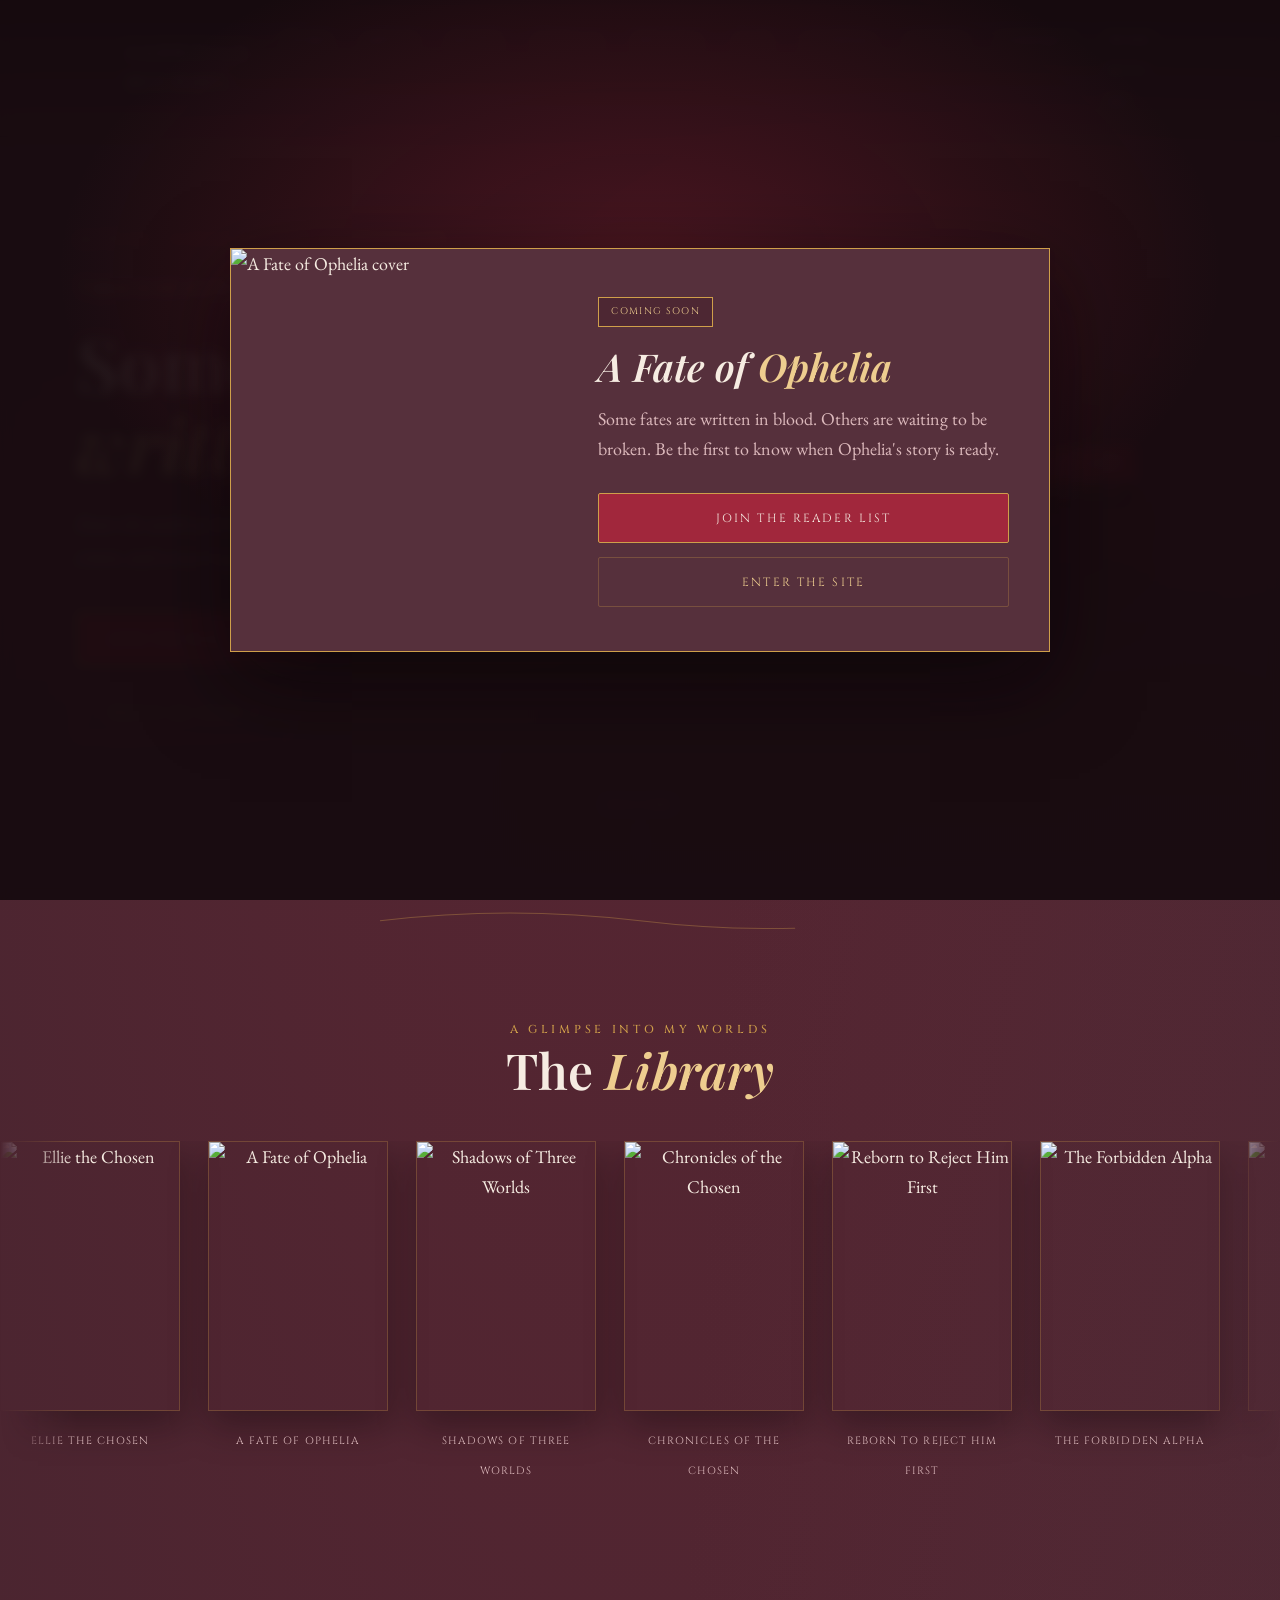
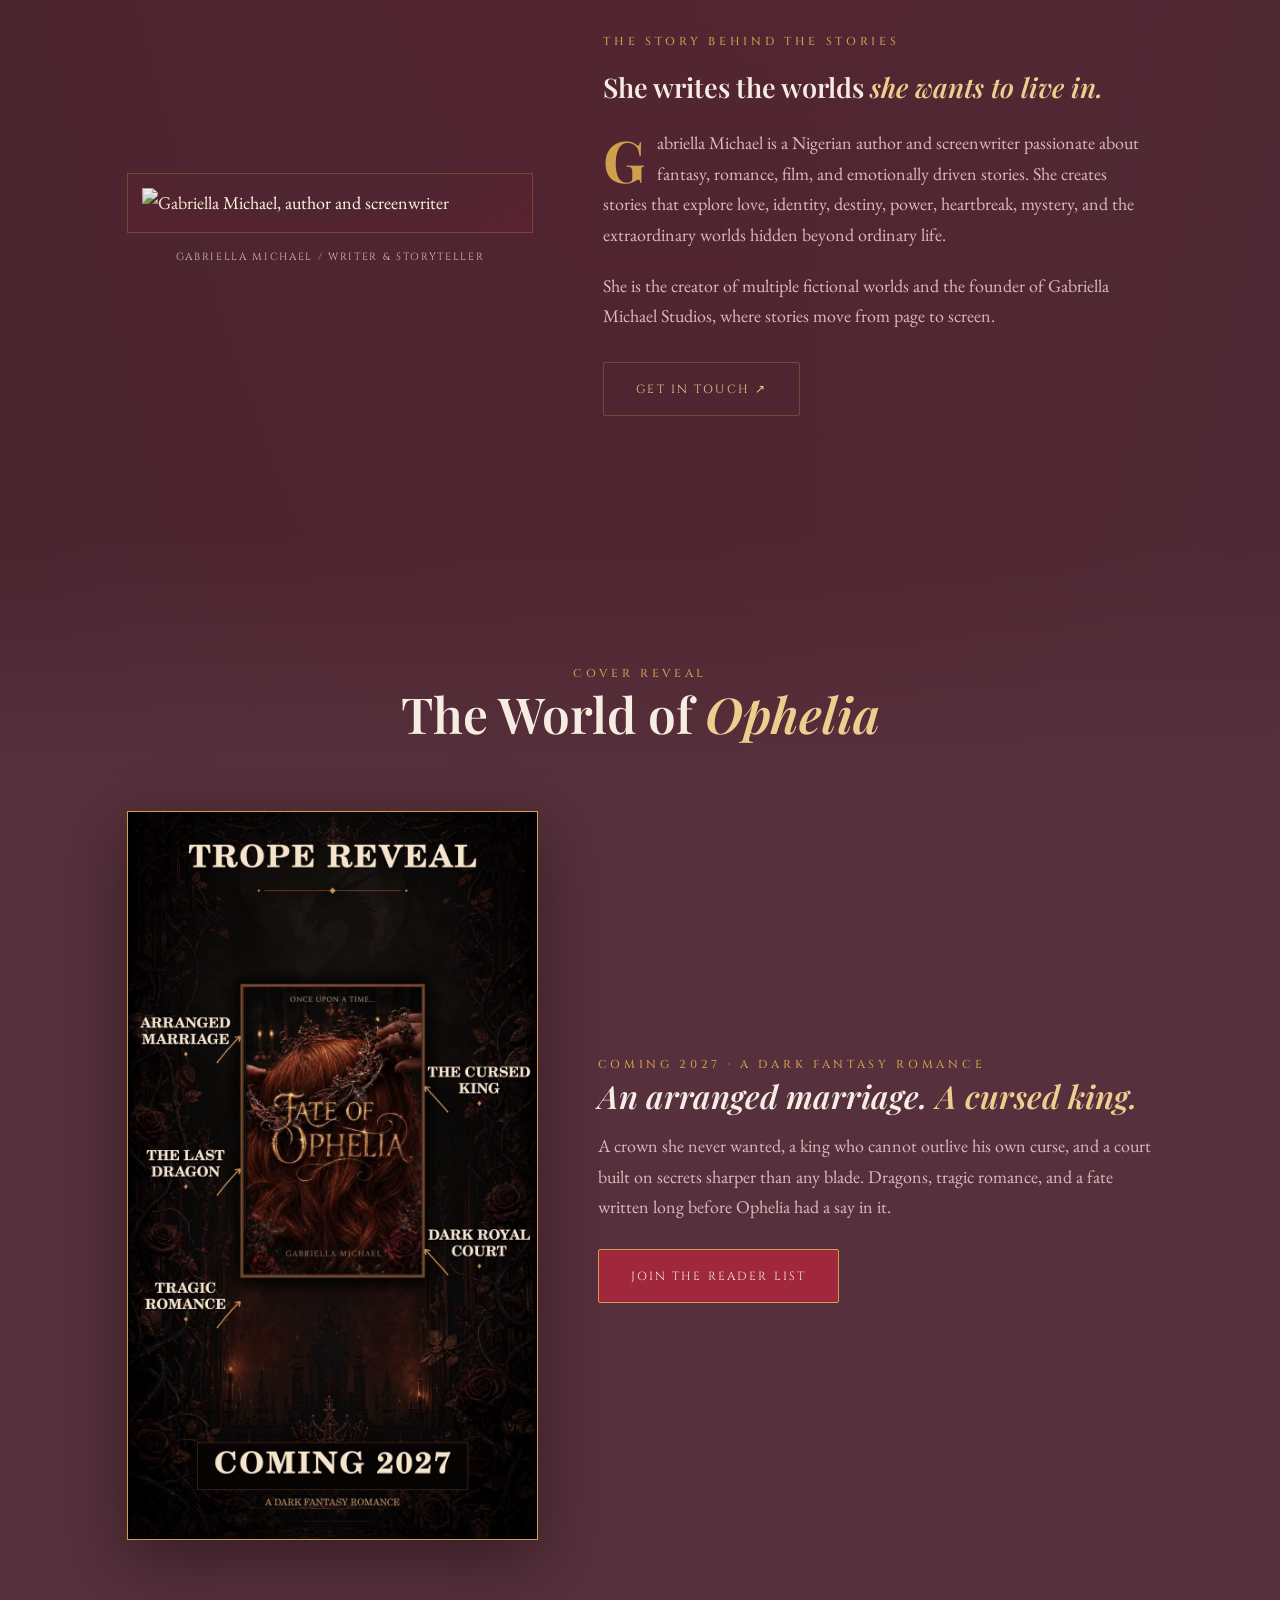
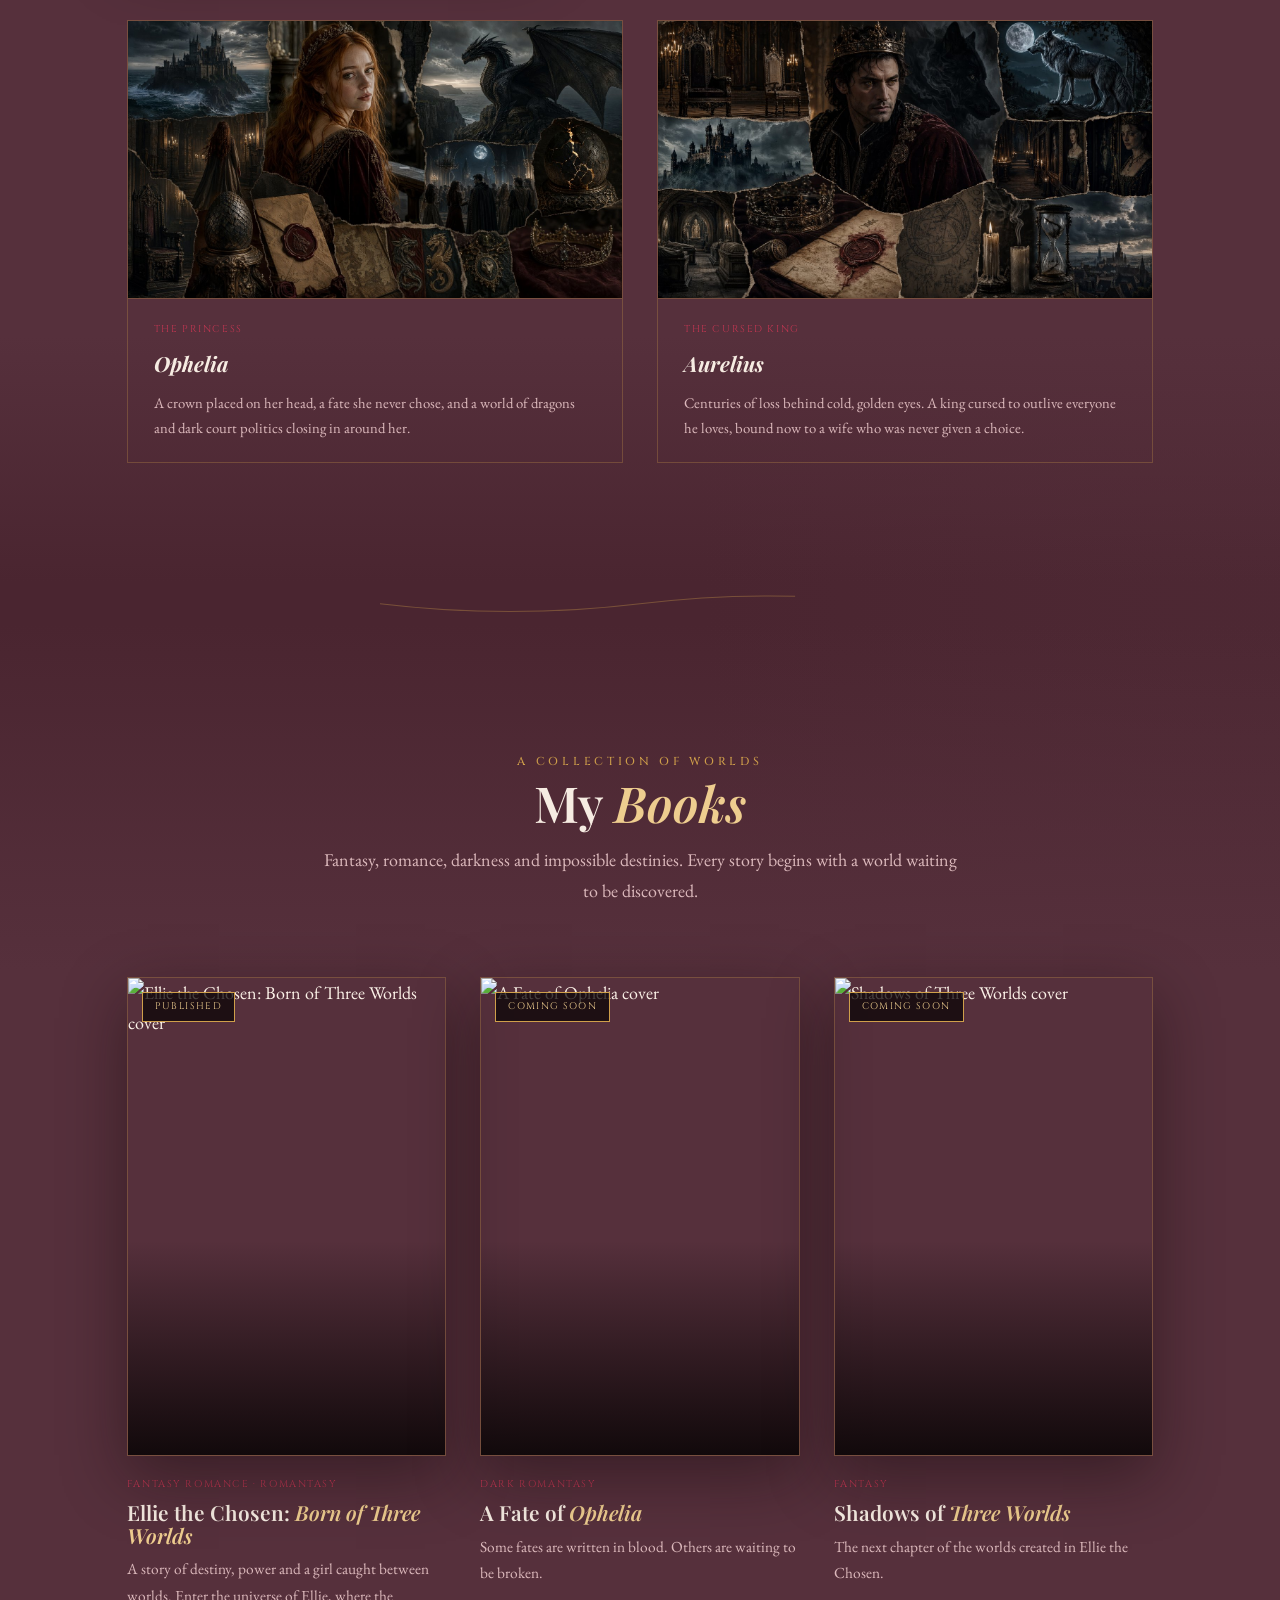
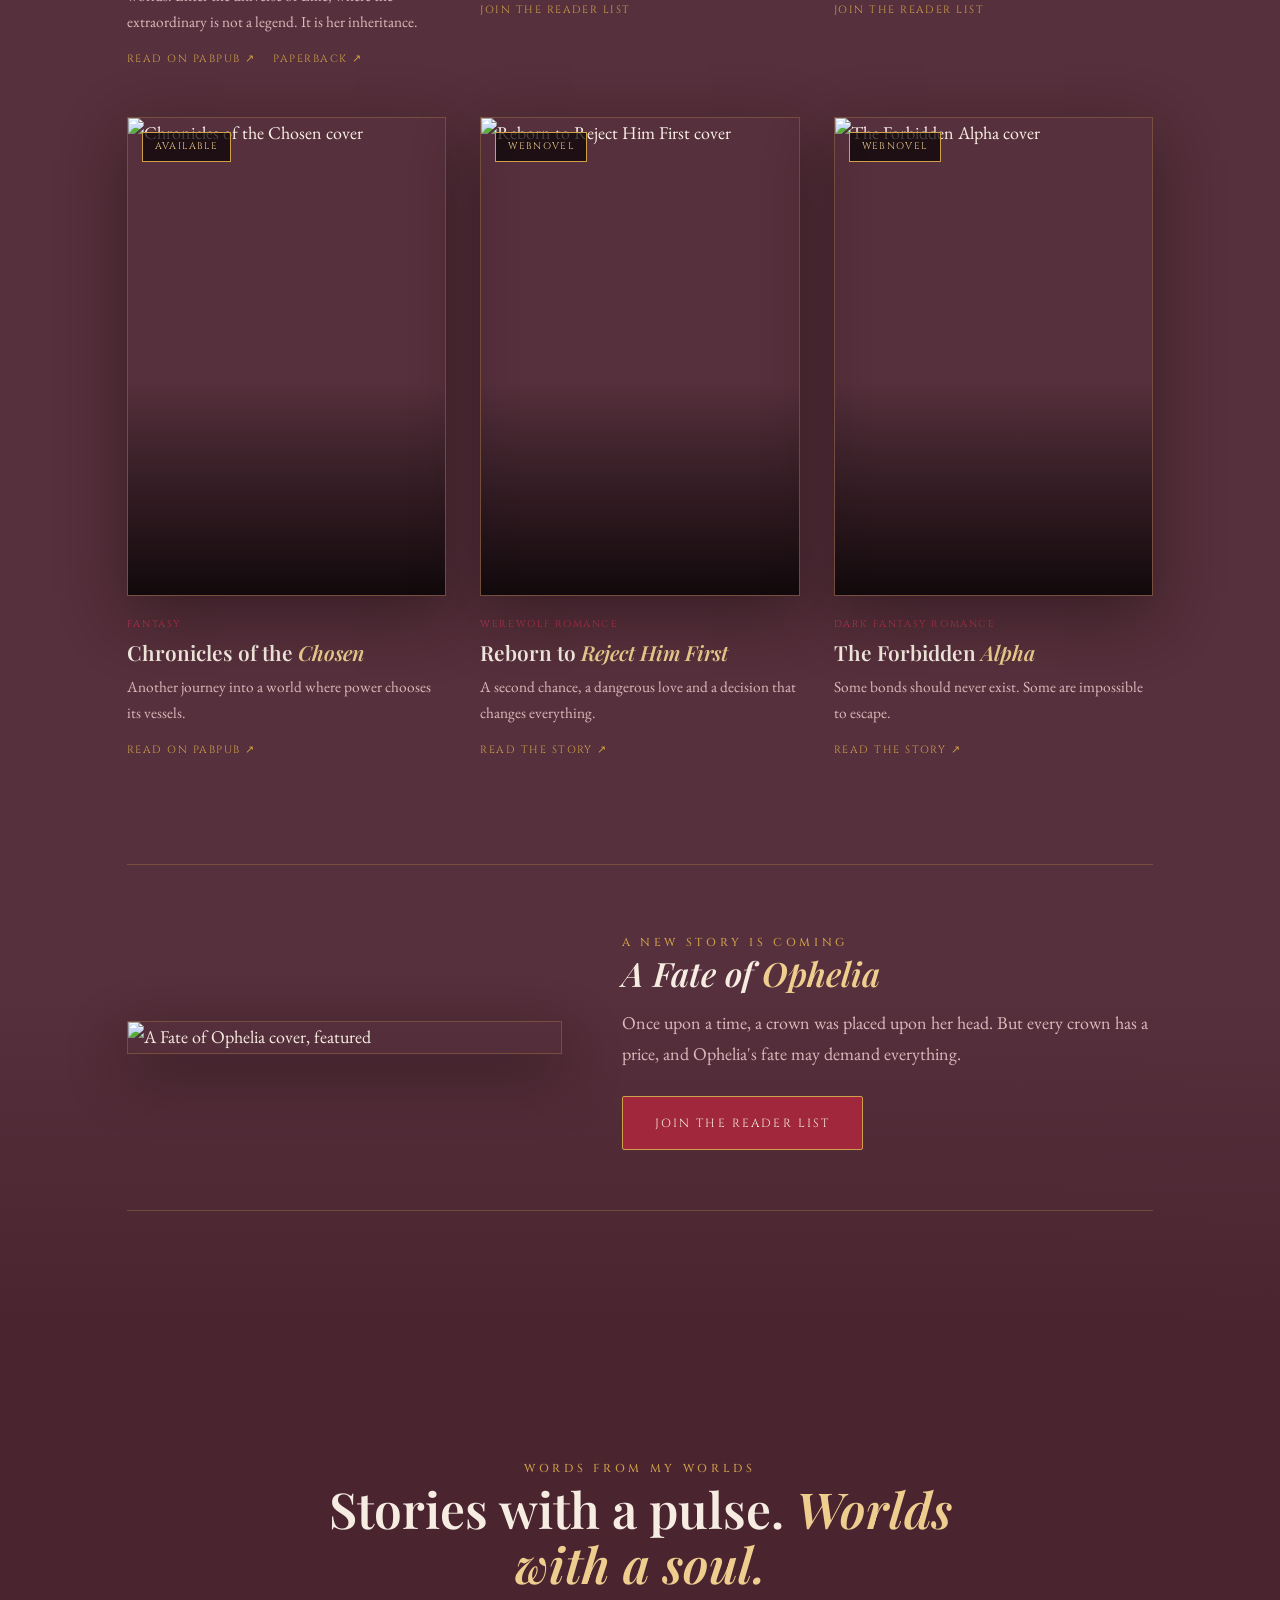
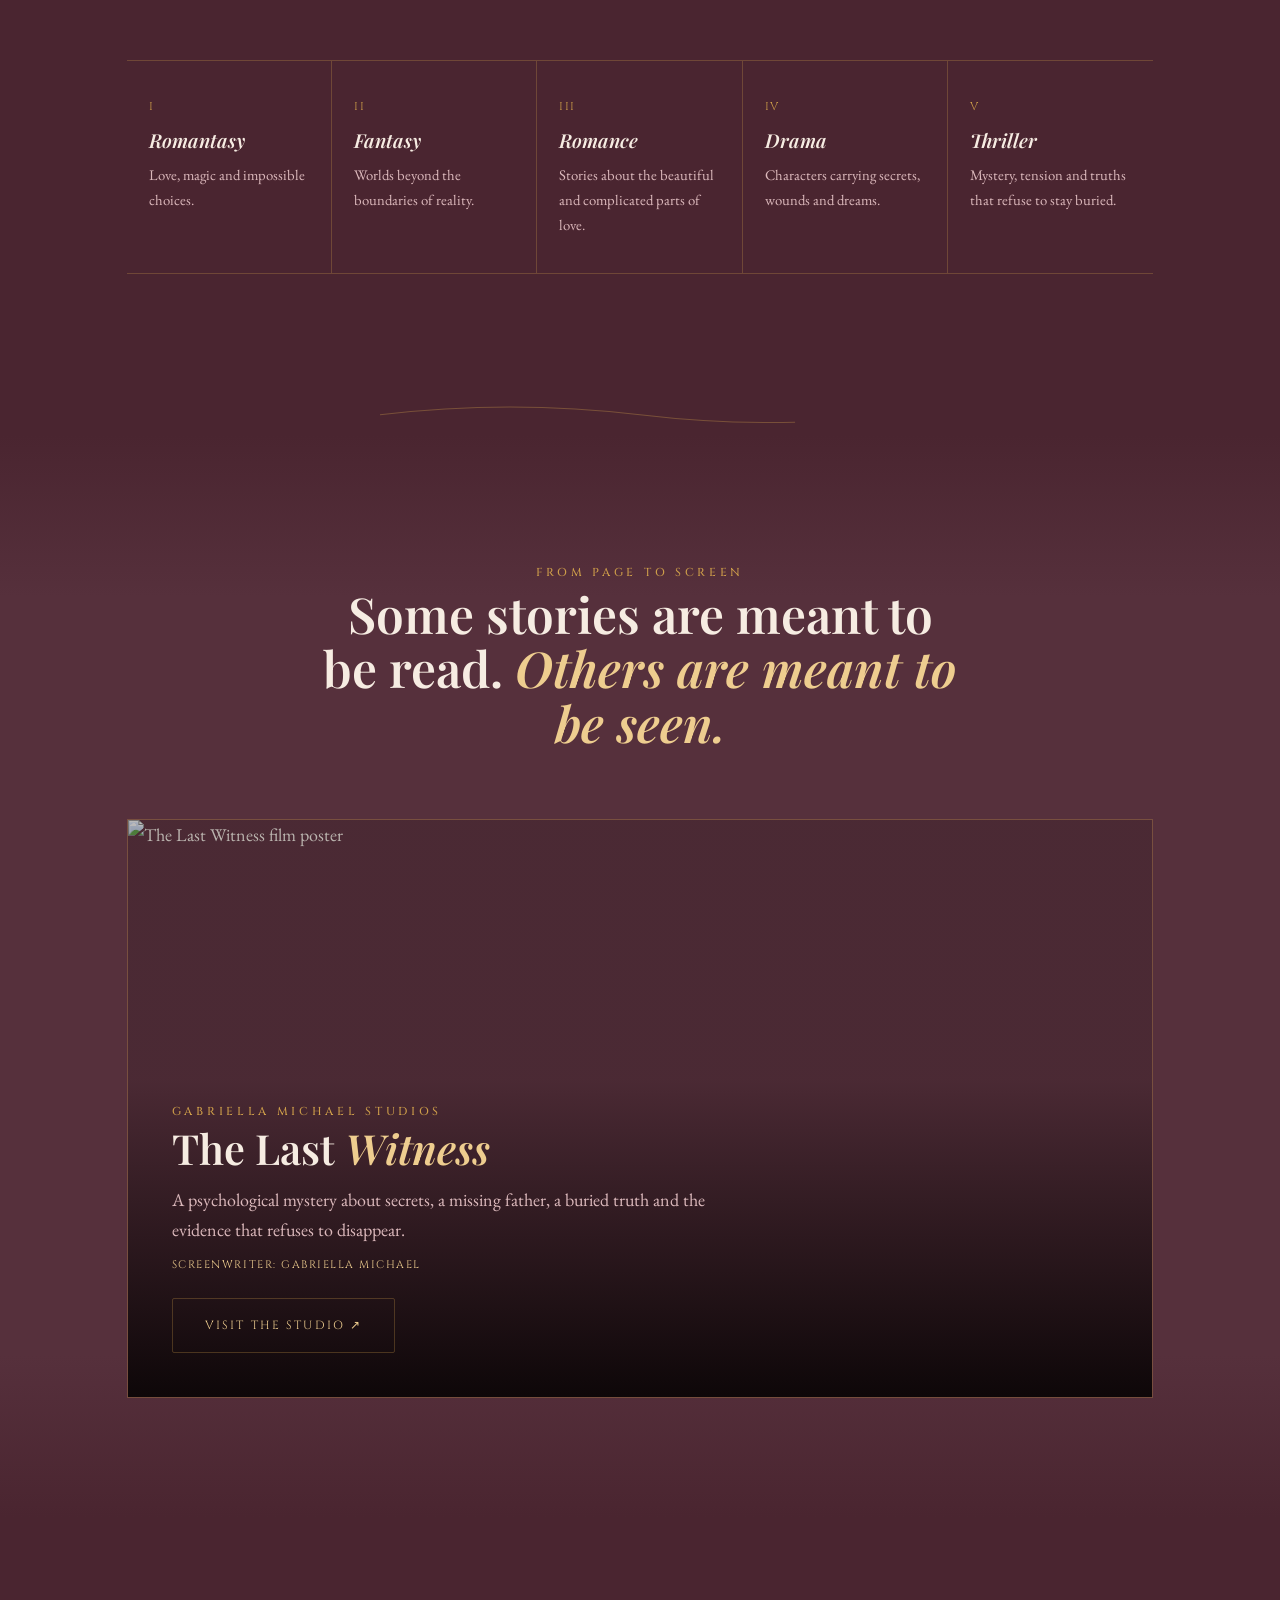
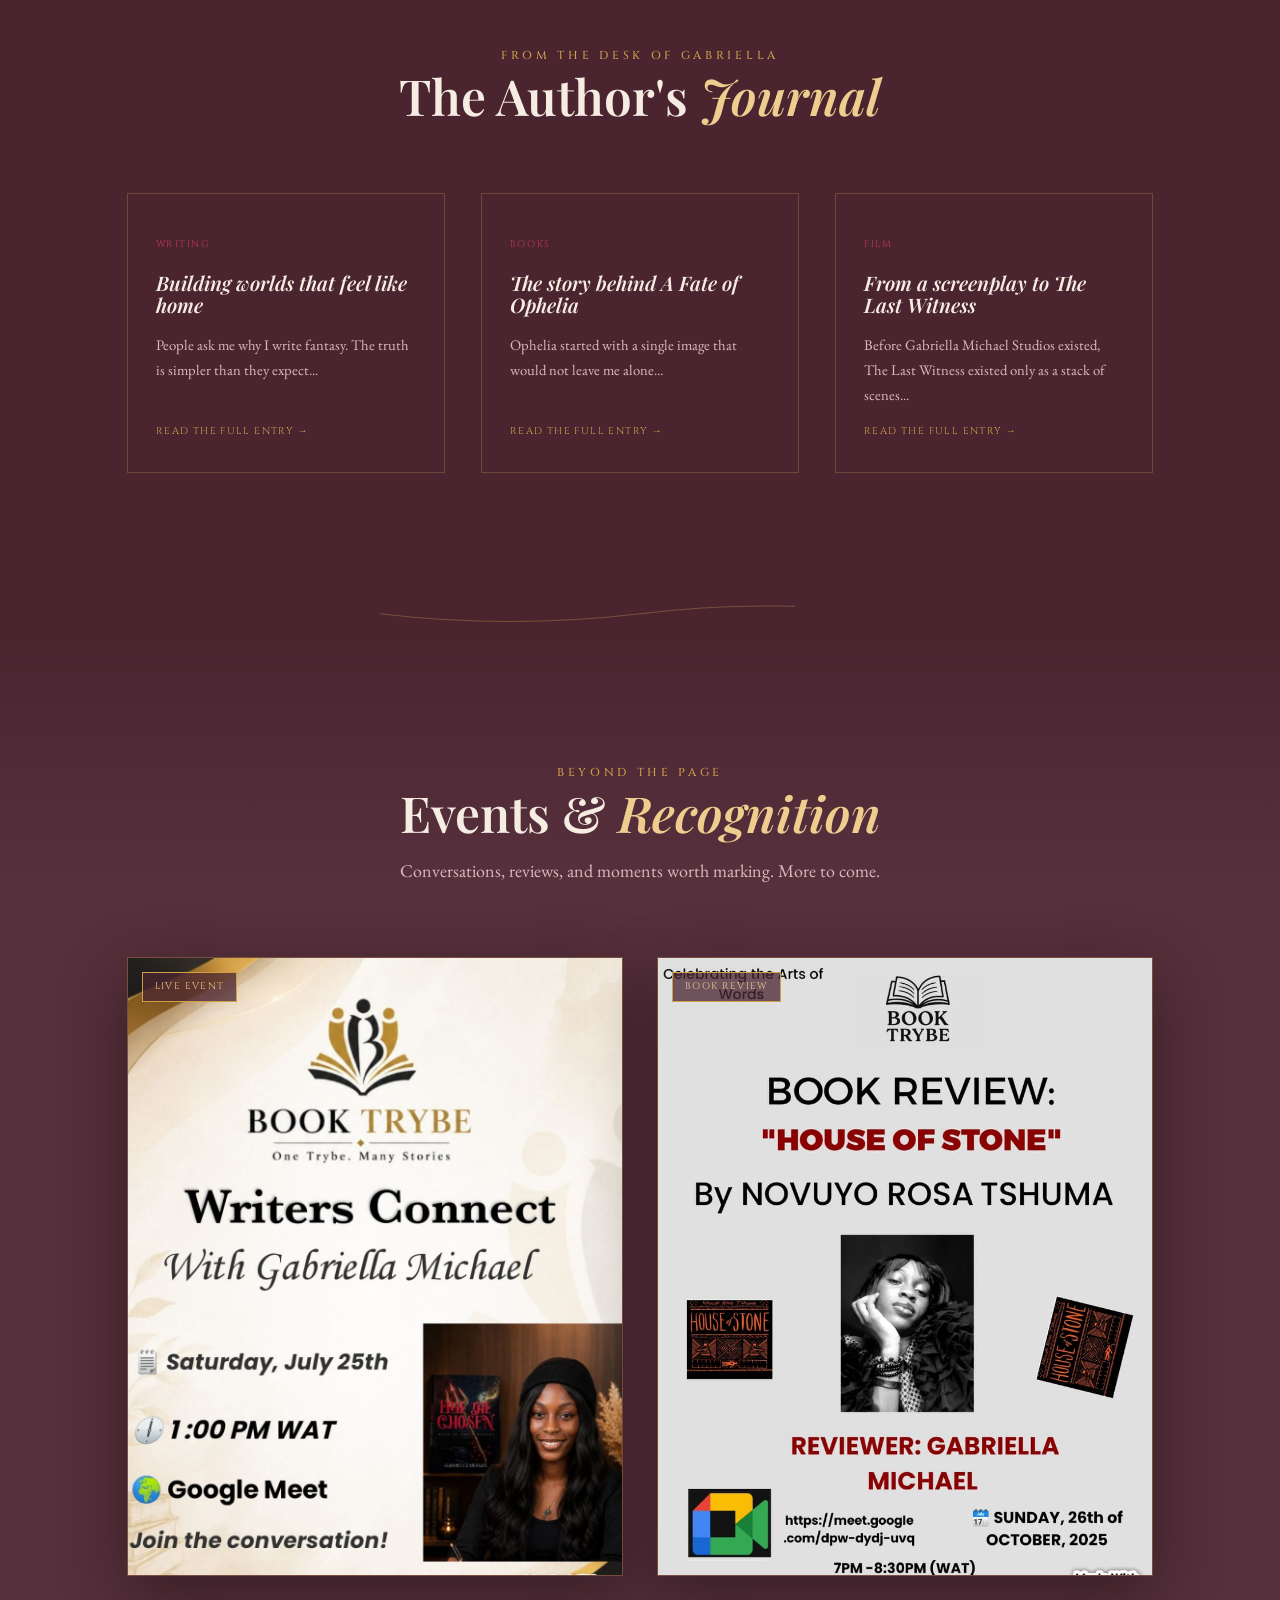
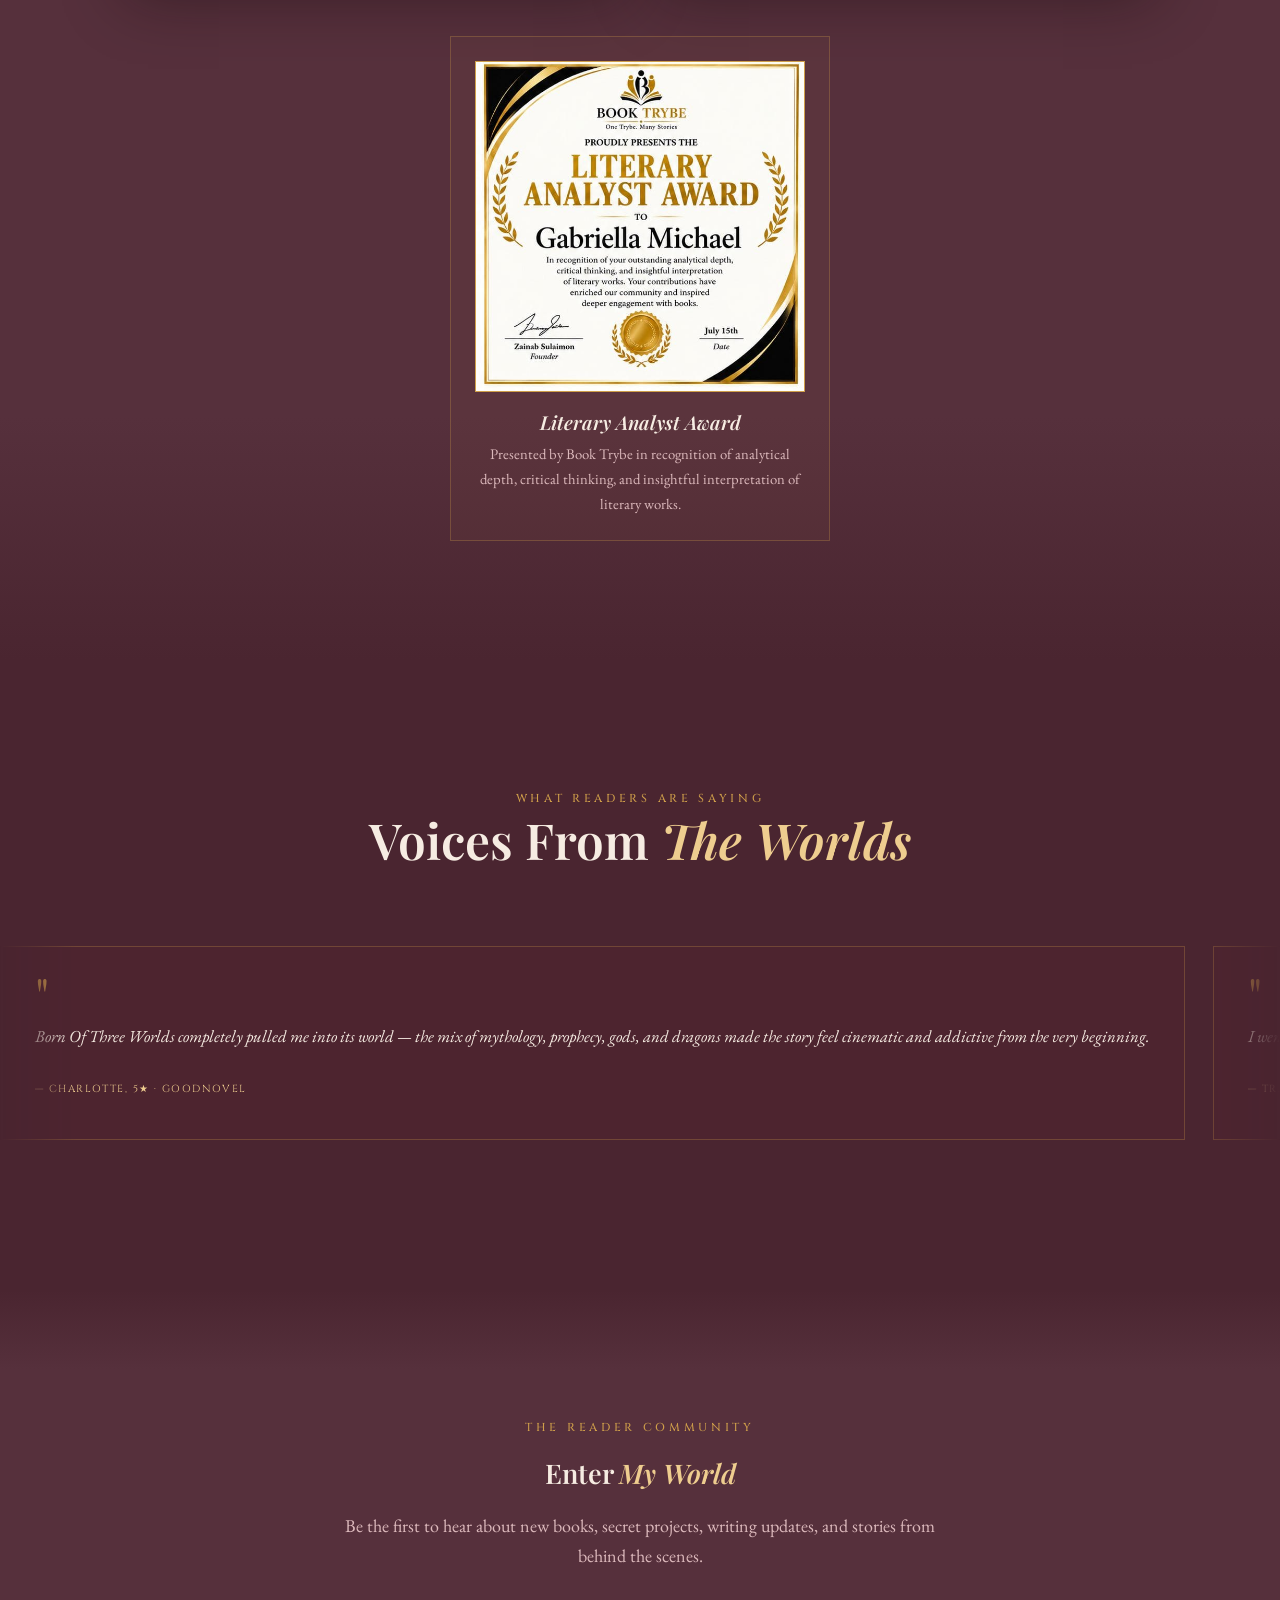
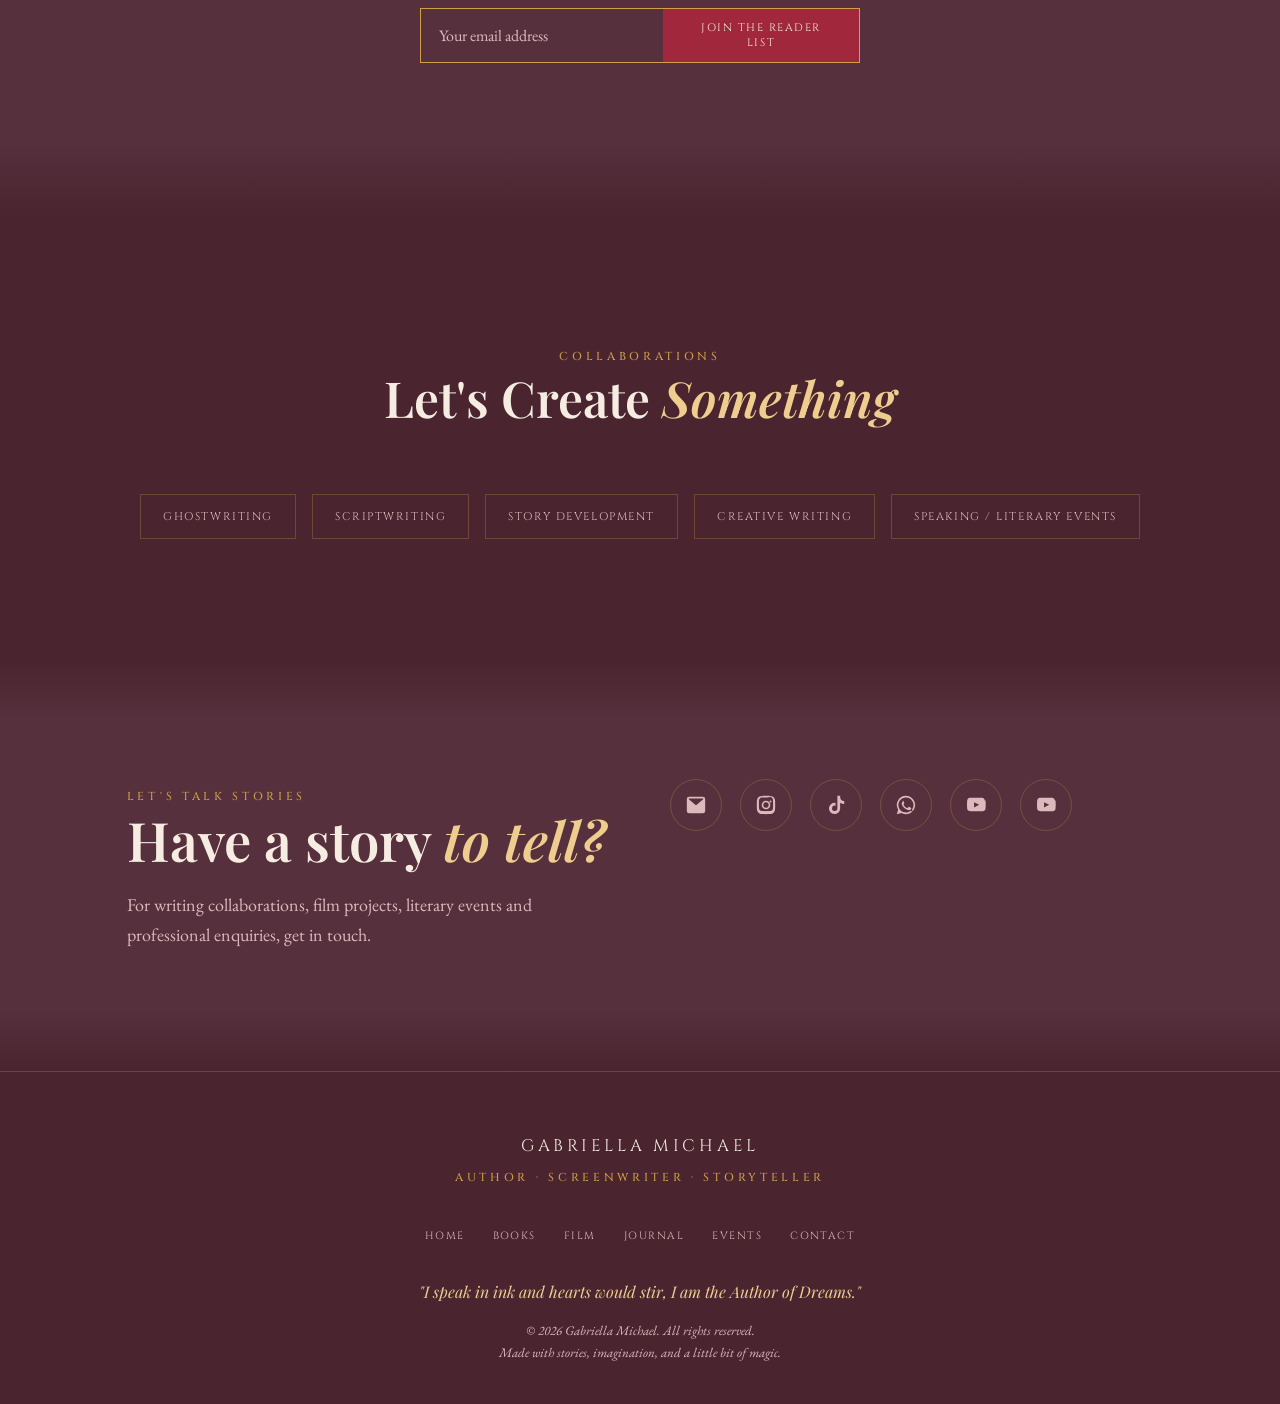
==== commit 0f93e226: "Update index (1).html" ====
--- a/index (1).html
+++ b/index (1).html
@@ -911,44 +911,6 @@
   </div>
 </section>
 
-<!-- WORLD OF OPHELIA -->
-<section id="ophelia-world" class="section-alt">
-  <div class="container">
-    <div class="section-head reveal">
-      <span class="eyebrow">Cover Reveal</span>
-      <h2>The World of <em>Ophelia</em></h2>
-    </div>
-
-    <div class="ophelia-reveal reveal">
-      <img src="images/ophelia-cover-reveal.jpg" alt="A Fate of Ophelia official cover reveal, showing tropes: arranged marriage, the cursed king, the last dragon, dark royal court, tragic romance">
-      <div class="ophelia-reveal-copy">
-        <span class="eyebrow">Coming 2027 · A Dark Fantasy Romance</span>
-        <h3>An arranged marriage. <em>A cursed king.</em></h3>
-        <p>A crown she never wanted, a king who cannot outlive his own curse, and a court built on secrets sharper than any blade. Dragons, tragic romance, and a fate written long before Ophelia had a say in it.</p>
-        <a href="javascript:void(0)" class="btn btn-seal" onclick="openNewsletterModal()">Join The Reader List</a>
-      </div>
-    </div>
-
-    <div class="moodboard-grid reveal">
-      <div class="moodboard-card">
-        <img src="images/ophelia-moodboard.jpg" alt="Ophelia character mood board — a princess in a dark gothic castle, dragons and dragon eggs, moonlit towers">
-        <div class="moodboard-label">
-          <span class="genre">The Princess</span>
-          <h4>Ophelia</h4>
-          <p>A crown placed on her head, a fate she never chose, and a world of dragons and dark court politics closing in around her.</p>
-        </div>
-      </div>
-      <div class="moodboard-card">
-        <img src="images/aurelius-moodboard.jpg" alt="Aurelius character mood board — a cursed king with a crown, wolves, a gothic castle, a bloodstained sealed letter">
-        <div class="moodboard-label">
-          <span class="genre">The Cursed King</span>
-          <h4>Aurelius</h4>
-          <p>Centuries of loss behind cold, golden eyes. A king cursed to outlive everyone he loves, bound now to a wife who was never given a choice.</p>
-        </div>
-      </div>
-    </div>
-  </div>
-</section>
 
 <!-- ABOUT -->
 <section id="about">
@@ -972,6 +934,108 @@
     </div>
   </div>
 </section>
+  <section id="ophelia-world" class="section-alt">
+  <div class="container">
+
+    <div class="section-head reveal">
+      <span class="eyebrow">Cover Reveal</span>
+      <h2>The World of <em>Ophelia</em></h2>
+    </div>
+
+    <div class="ophelia-reveal reveal">
+
+      <img
+        src="ophelia-cover-reveal.jpg"
+        alt="A Fate of Ophelia official cover reveal"
+      >
+
+      <div class="ophelia-reveal-copy">
+
+        <span class="eyebrow">
+          Coming 2027 · A Dark Fantasy Romance
+        </span>
+
+        <h3>
+          An arranged marriage. <em>A cursed king.</em>
+        </h3>
+
+        <p>
+          A crown she never wanted, a king who cannot outlive his own curse,
+          and a court built on secrets sharper than any blade. Dragons,
+          tragic romance, and a fate written long before Ophelia had a say in it.
+        </p>
+
+        <a
+          href="javascript:void(0)"
+          class="btn btn-seal"
+          onclick="openNewsletterModal()"
+        >
+          Join The Reader List
+        </a>
+
+      </div>
+    </div>
+
+
+    <div class="moodboard-grid reveal">
+
+      <div class="moodboard-card">
+
+        <img
+          src="ophelia-moodboard.jpg"
+          alt="Ophelia character mood board"
+        >
+
+        <div class="moodboard-label">
+
+          <span class="genre">
+            The Princess
+          </span>
+
+          <h4>
+            Ophelia
+          </h4>
+
+          <p>
+            A crown placed on her head, a fate she never chose,
+            and a world of dragons and dark court politics closing
+            in around her.
+          </p>
+
+        </div>
+      </div>
+
+
+      <div class="moodboard-card">
+
+        <img
+          src="aurelius-moodboard.jpg"
+          alt="Aurelius character mood board"
+        >
+
+        <div class="moodboard-label">
+
+          <span class="genre">
+            The Cursed King
+          </span>
+
+          <h4>
+            Aurelius
+          </h4>
+
+          <p>
+            Centuries of loss behind cold, golden eyes. A king cursed
+            to outlive everyone he loves, bound now to a wife who was
+            never given a choice.
+          </p>
+
+        </div>
+      </div>
+
+    </div>
+
+  </div>
+      </section>
 
 <div class="thorn-divider reveal" aria-hidden="true">
   <svg viewBox="0 0 500 40" preserveAspectRatio="none">
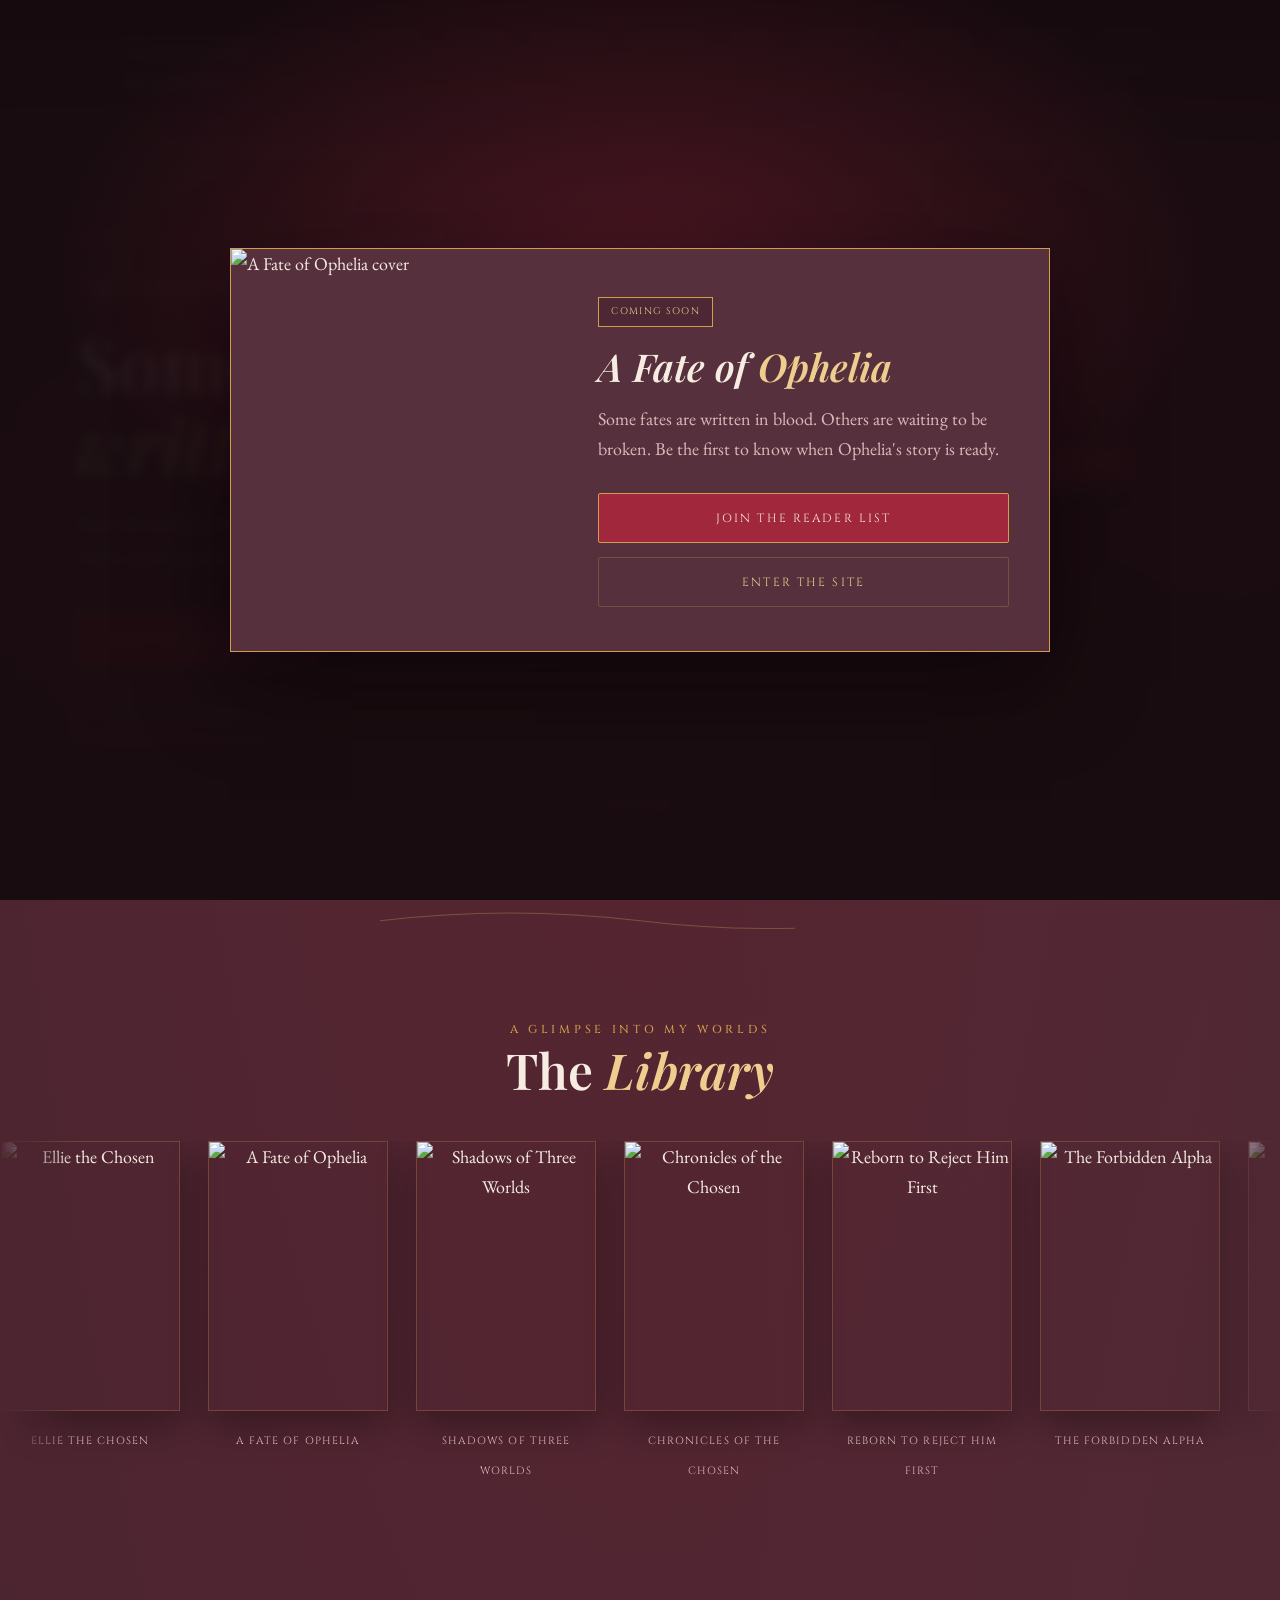
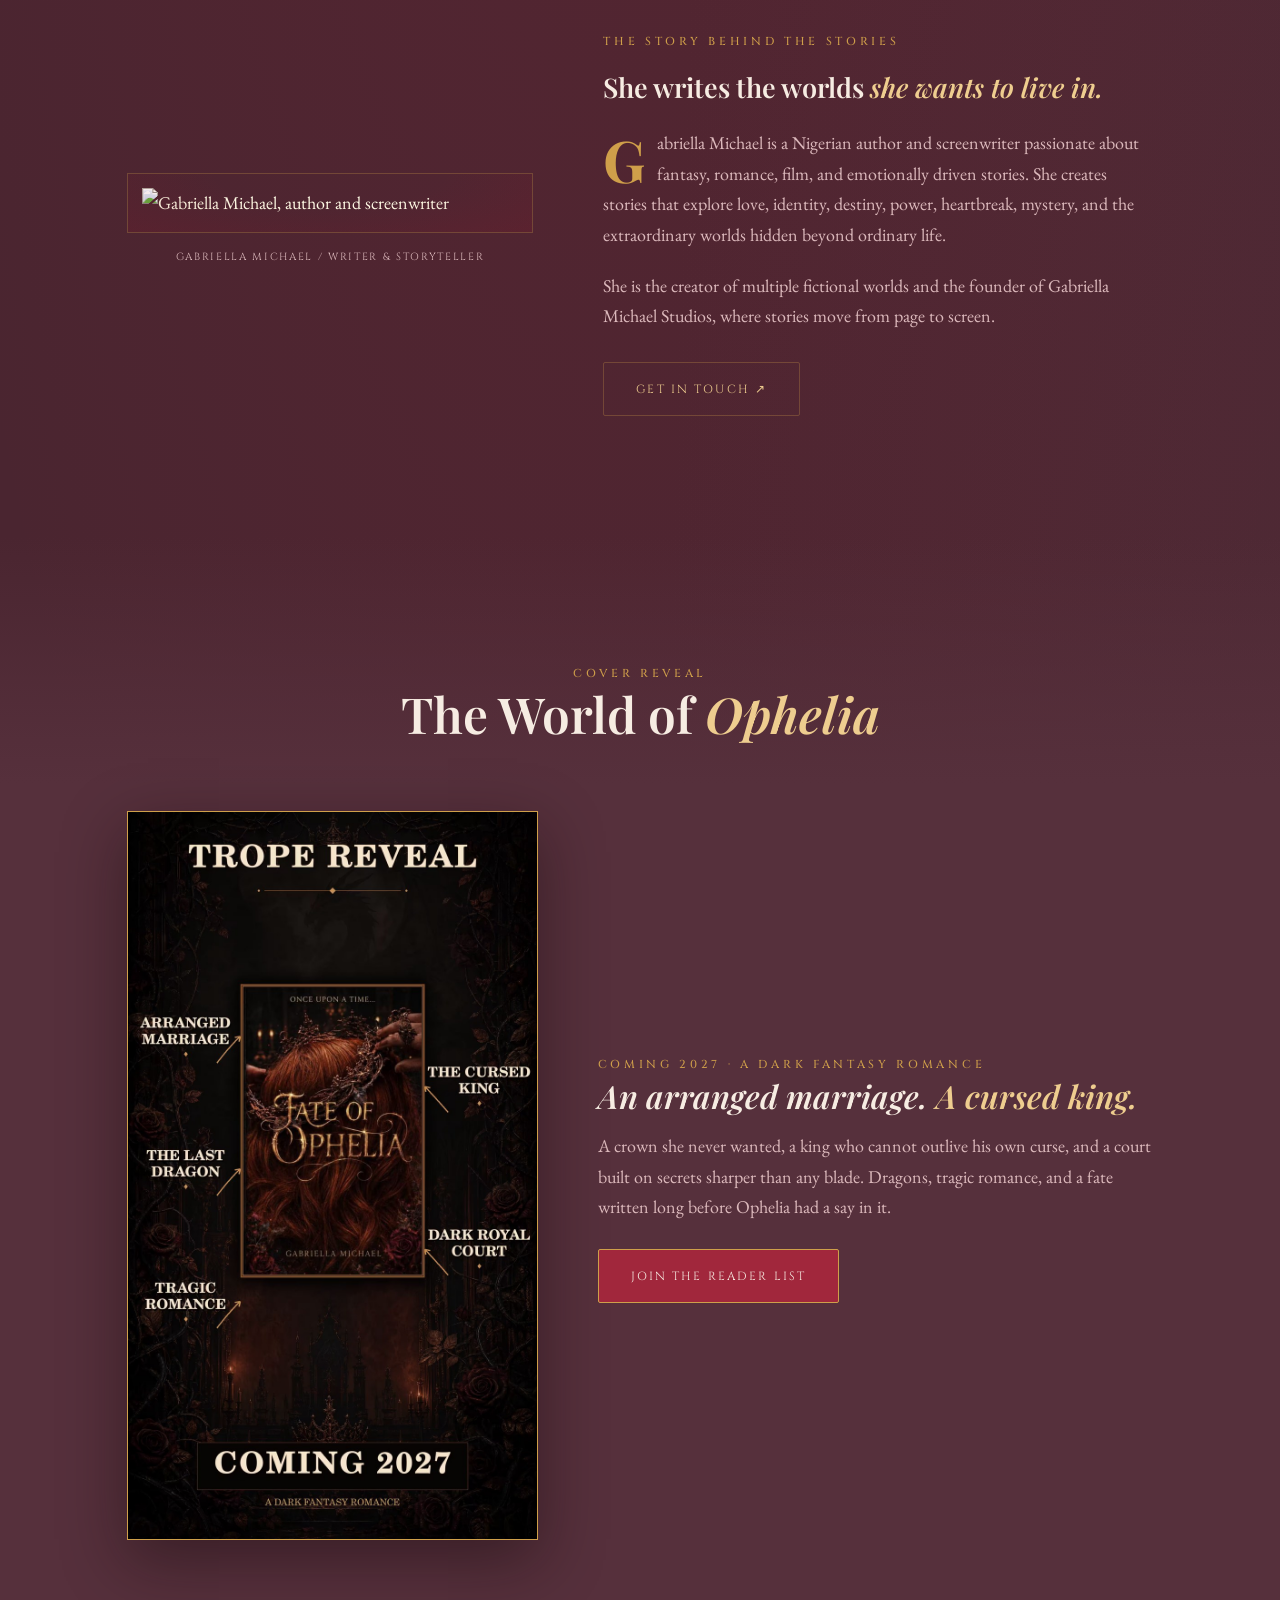
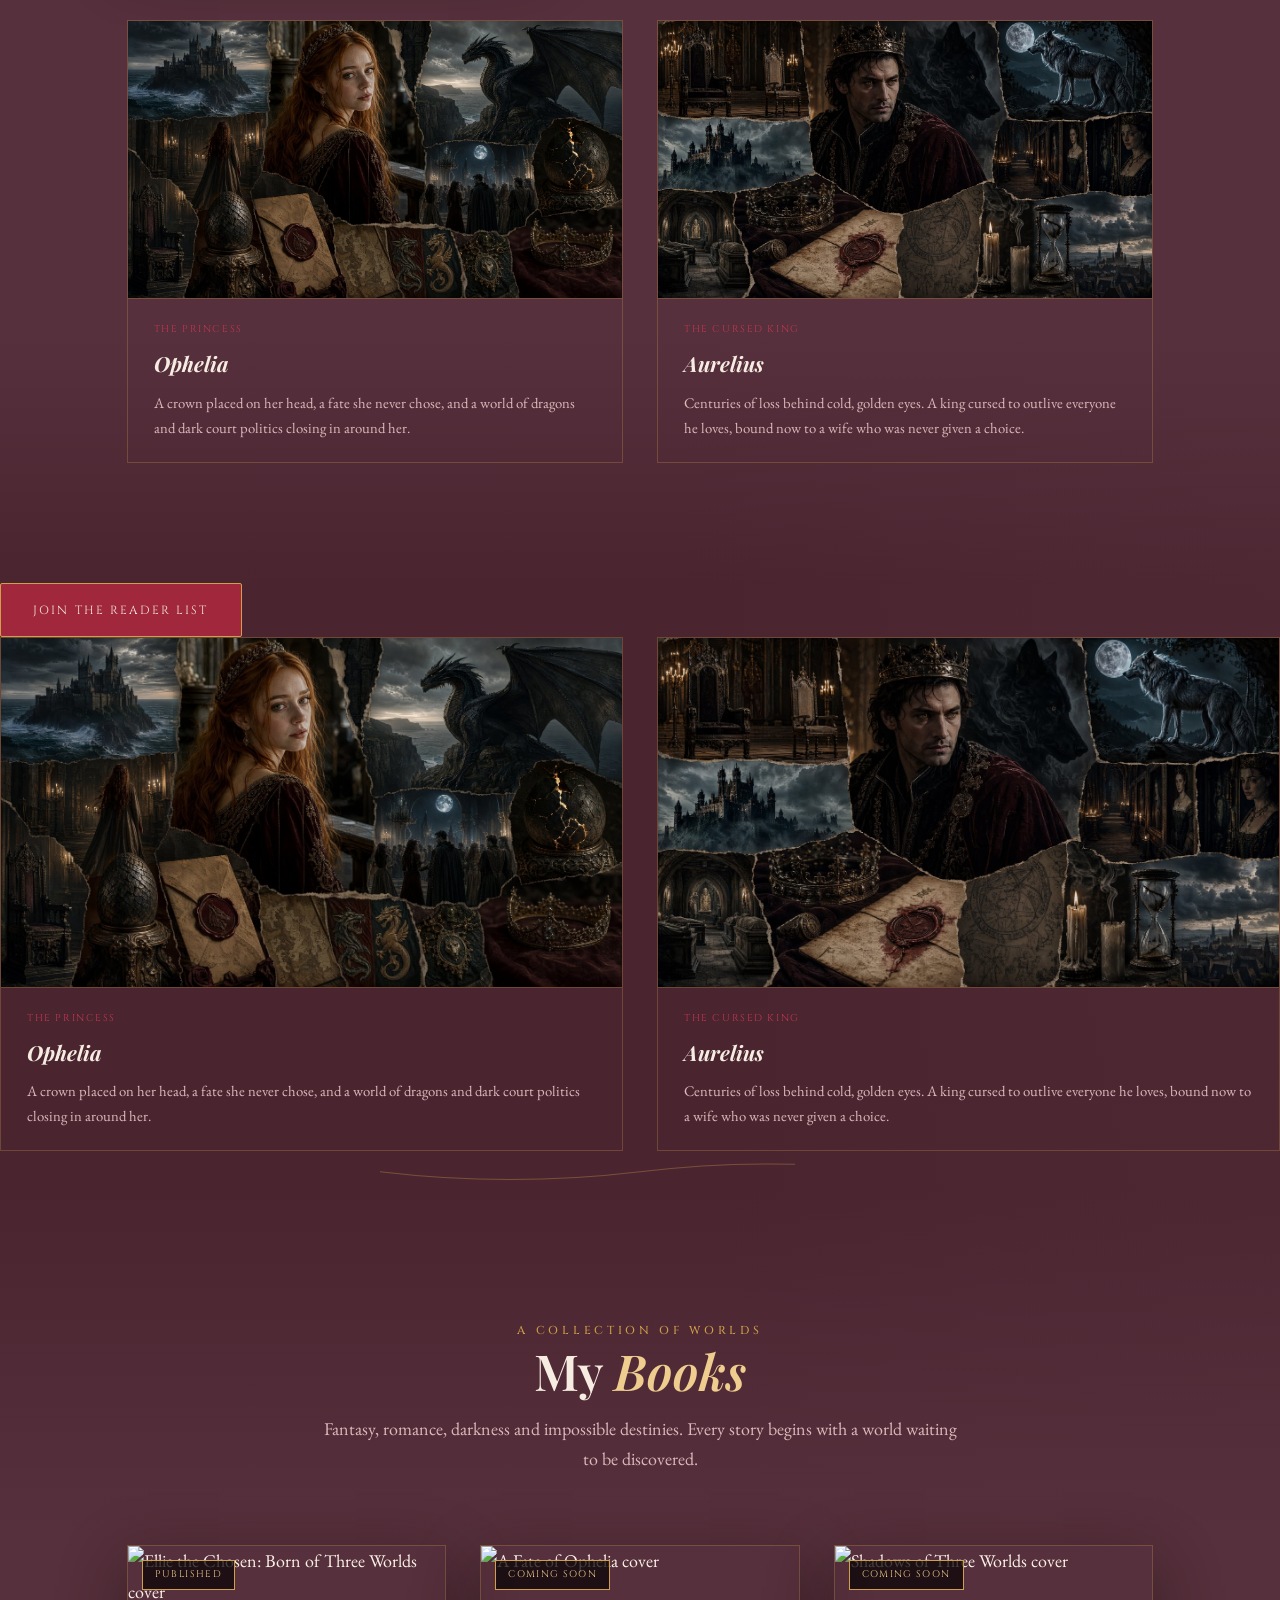
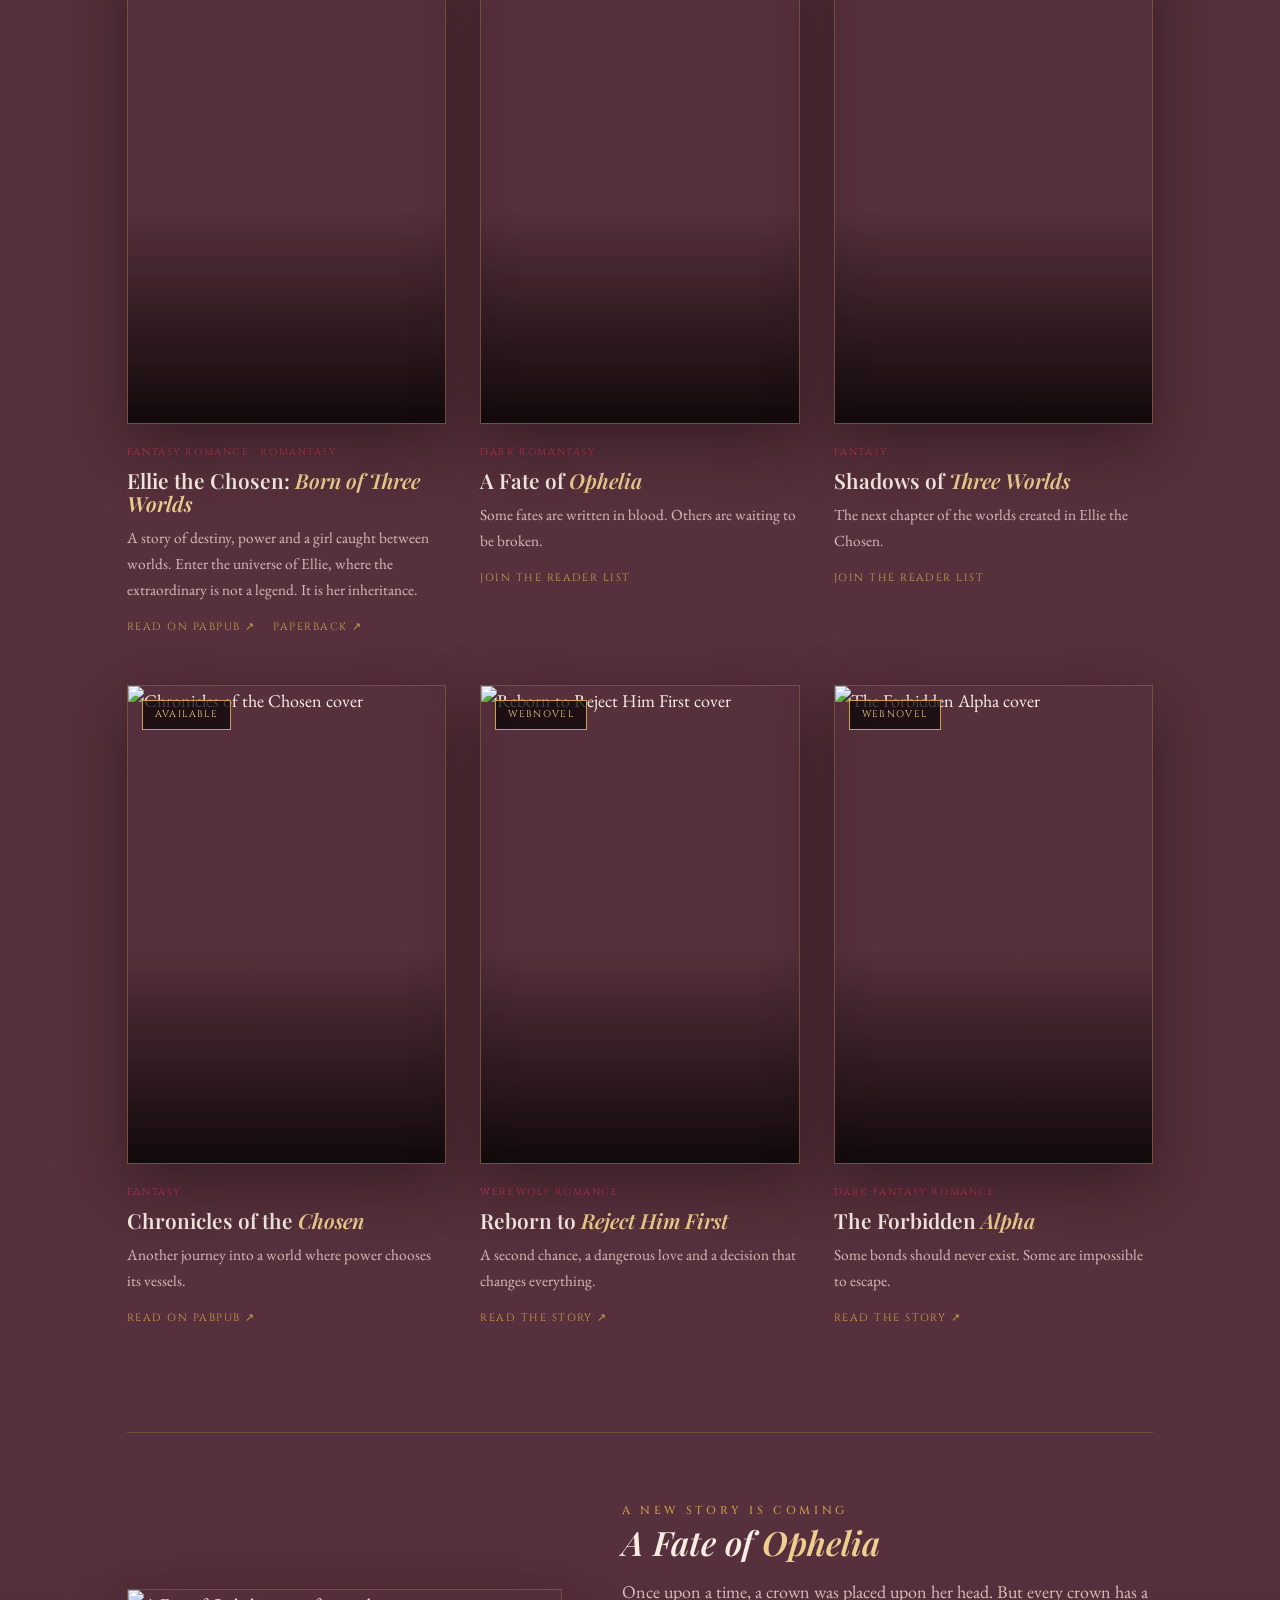
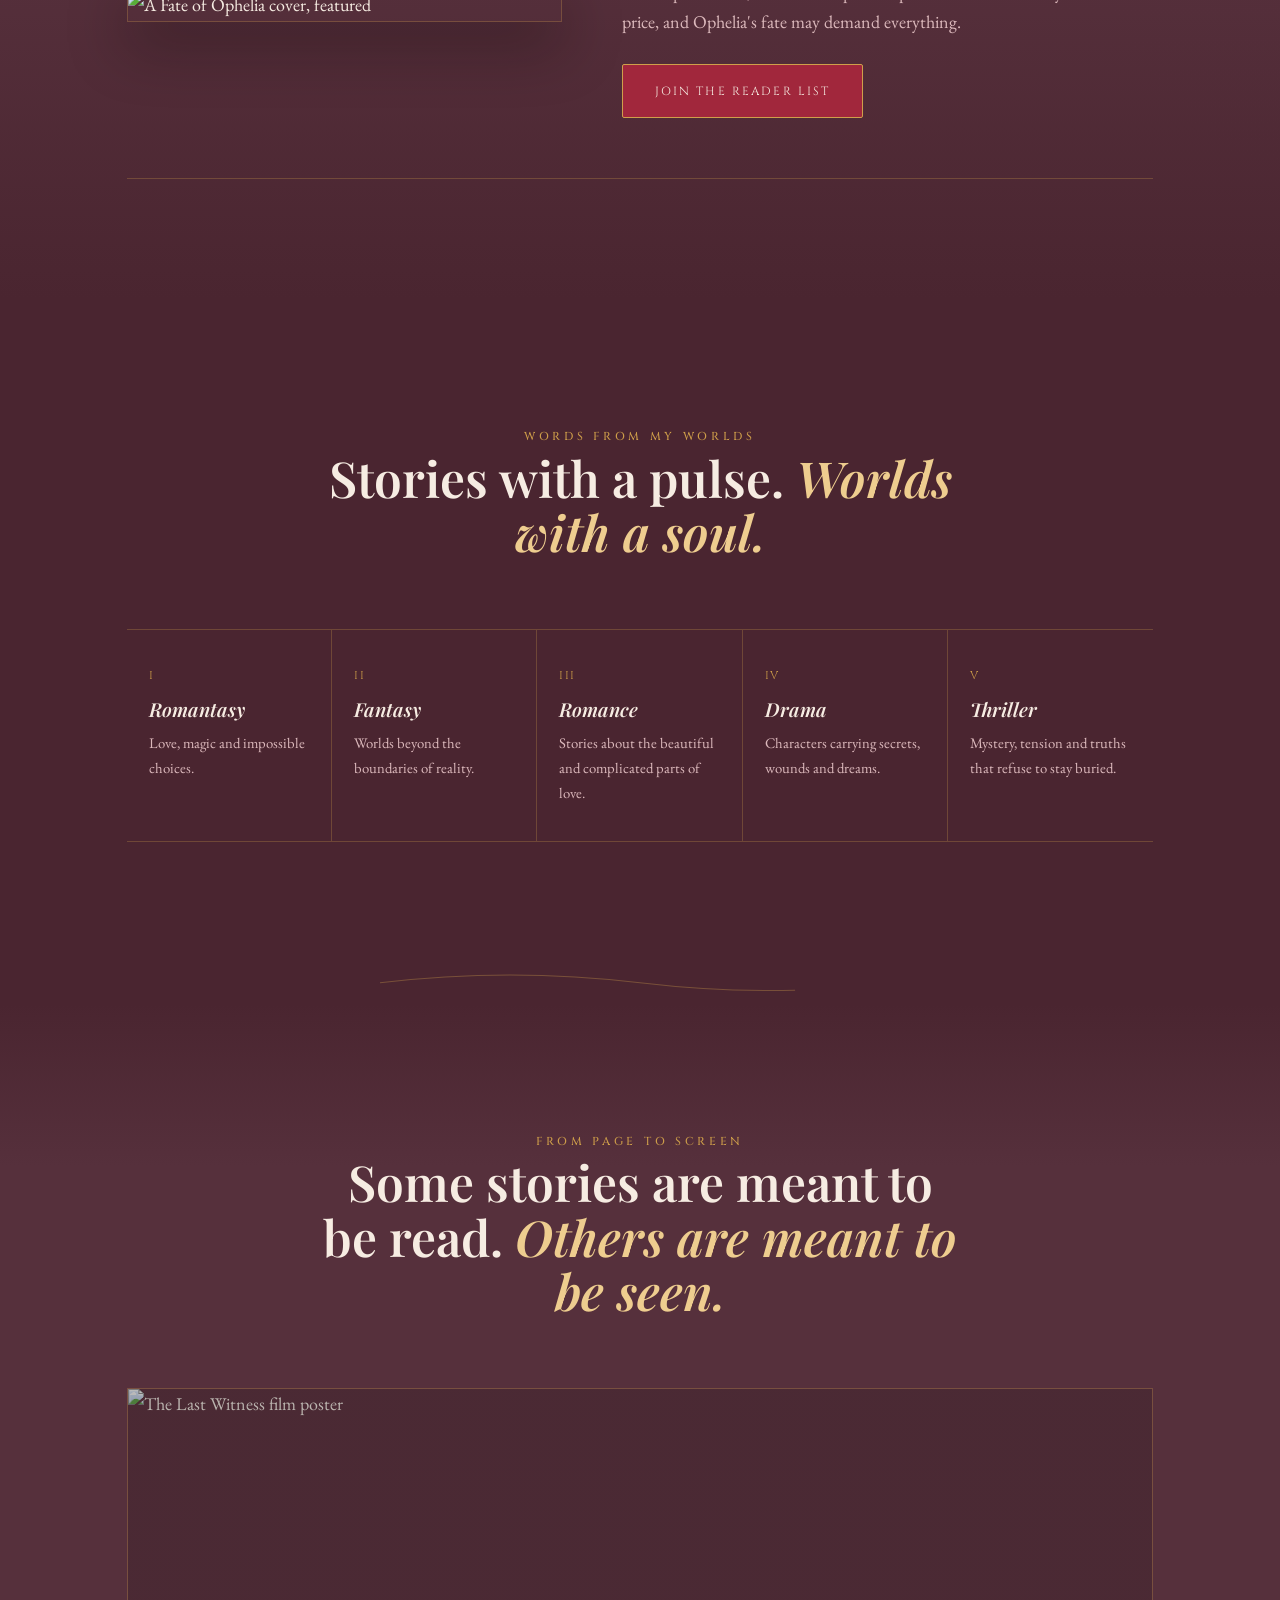
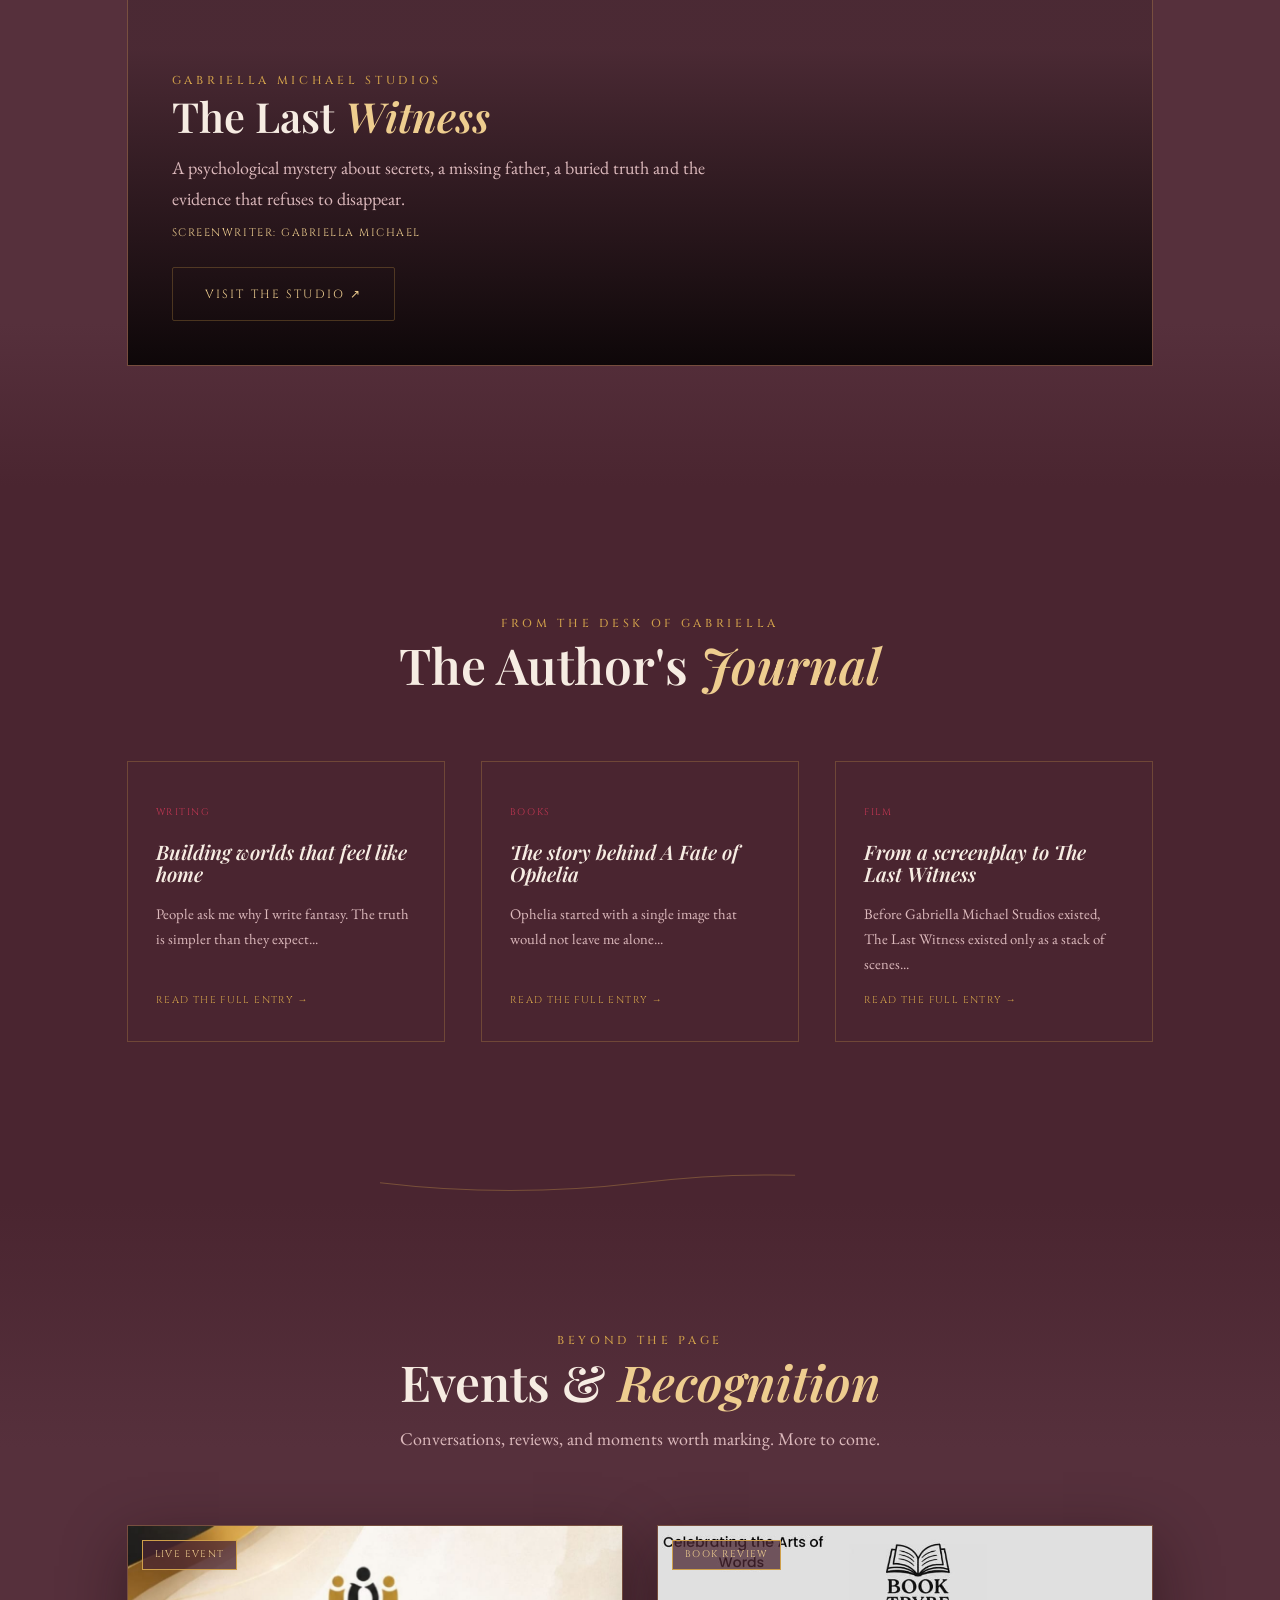
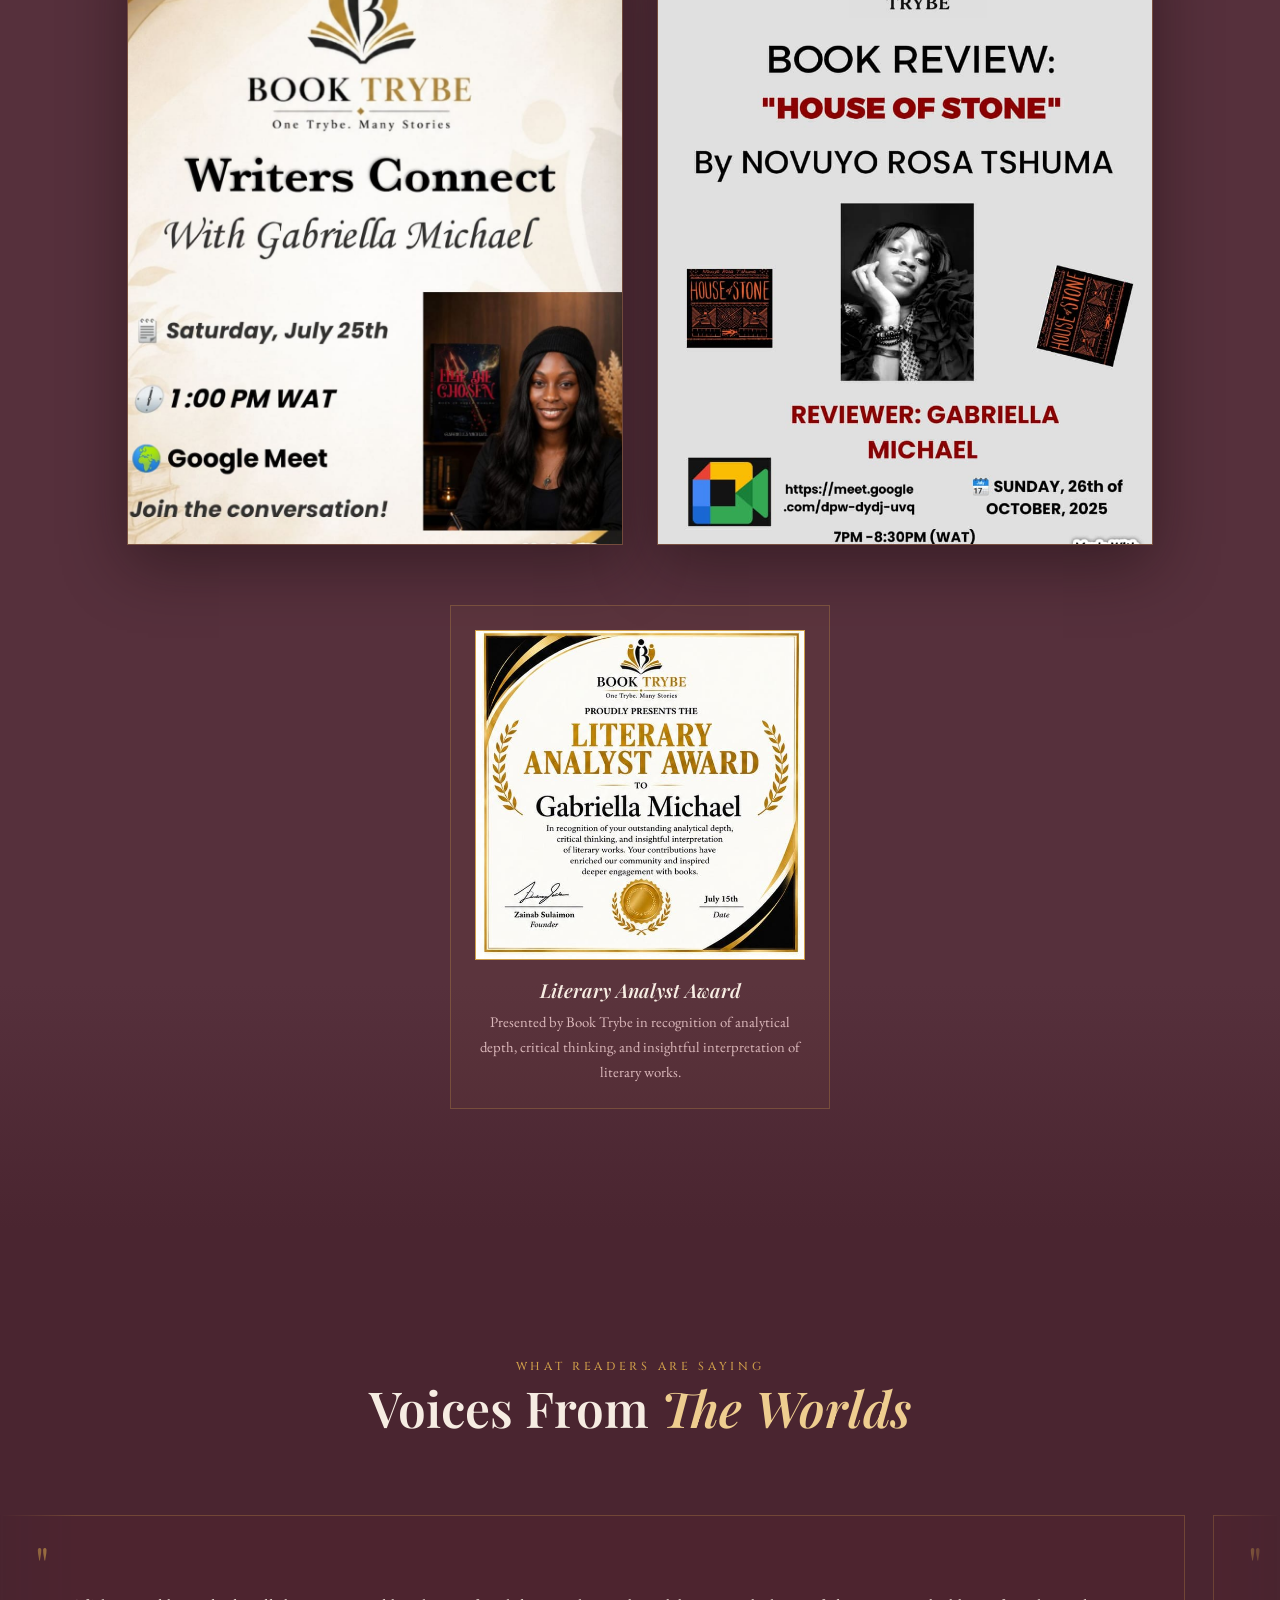
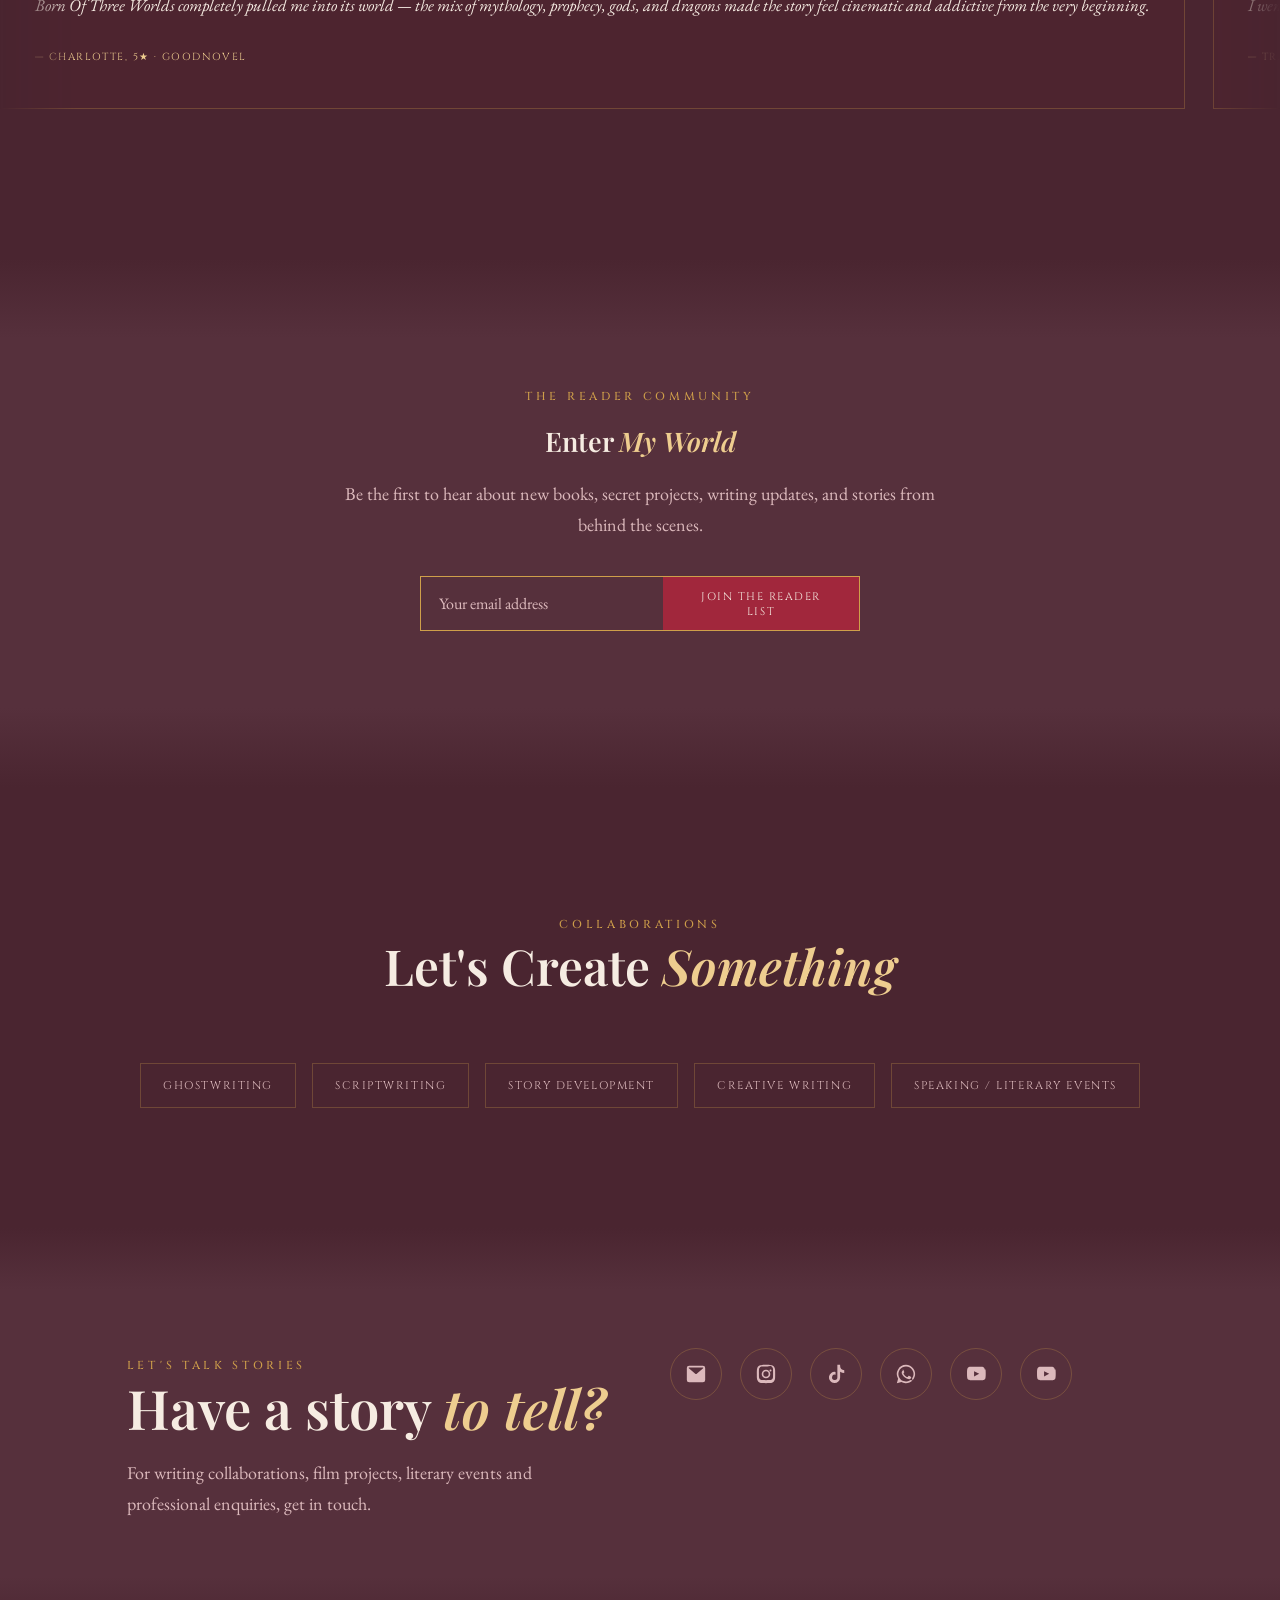
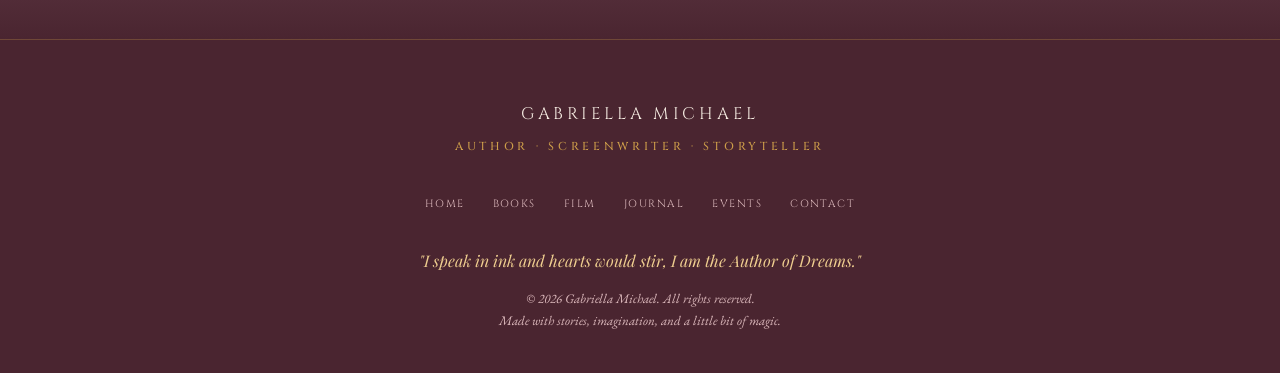
==== commit 4d2942dd: "Update index (1).html" ====
--- a/index (1).html
+++ b/index (1).html
@@ -934,7 +934,8 @@
     </div>
   </div>
 </section>
-  <section id="ophelia-world" class="section-alt">
+  <!-- WORLD OF OPHELIA -->
+<section id="ophelia-world" class="section-alt">
   <div class="container">
 
     <div class="section-head reveal">
@@ -964,6 +965,71 @@
           and a court built on secrets sharper than any blade. Dragons,
           tragic romance, and a fate written long before Ophelia had a say in it.
         </p>
+
+        <a
+          href="javascript:void(0)"
+          class="btn btn-seal"
+          onclick="openNewsletterModal()"
+        >
+          Join The Reader List
+        </a>
+
+      </div>
+    </div>
+
+    <div class="moodboard-grid reveal">
+
+      <div class="moodboard-card">
+
+        <img
+          src="ophelia-moodboard.jpg"
+          alt="Ophelia character mood board"
+        >
+
+        <div class="moodboard-label">
+
+          <span class="genre">
+            The Princess
+          </span>
+
+          <h4>Ophelia</h4>
+
+          <p>
+            A crown placed on her head, a fate she never chose,
+            and a world of dragons and dark court politics closing
+            in around her.
+          </p>
+
+        </div>
+      </div>
+
+      <div class="moodboard-card">
+
+        <img
+          src="aurelius-moodboard.jpg"
+          alt="Aurelius character mood board"
+        >
+
+        <div class="moodboard-label">
+
+          <span class="genre">
+            The Cursed King
+          </span>
+
+          <h4>Aurelius</h4>
+
+          <p>
+            Centuries of loss behind cold, golden eyes. A king cursed
+            to outlive everyone he loves, bound now to a wife who was
+            never given a choice.
+          </p>
+
+        </div>
+      </div>
+
+    </div>
+  </div>
+</section>
 
         <a
           href="javascript:void(0)"
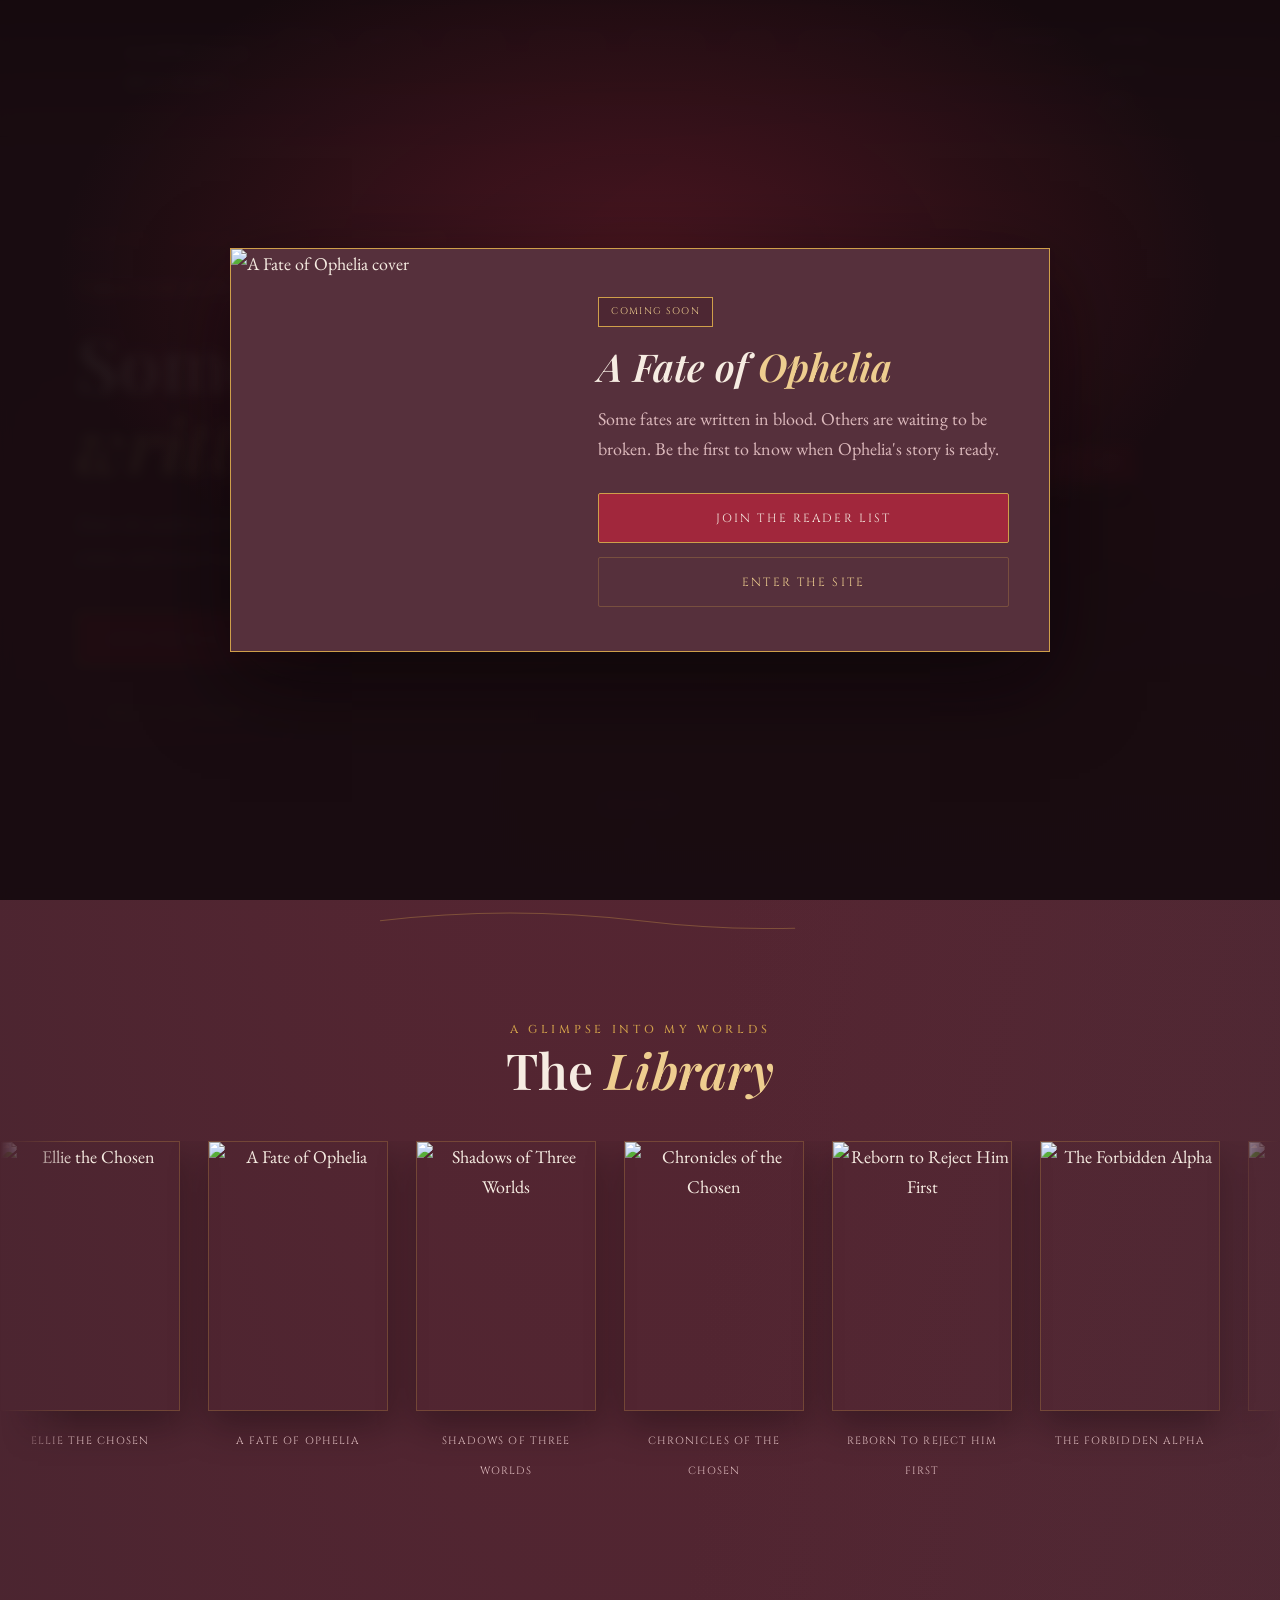
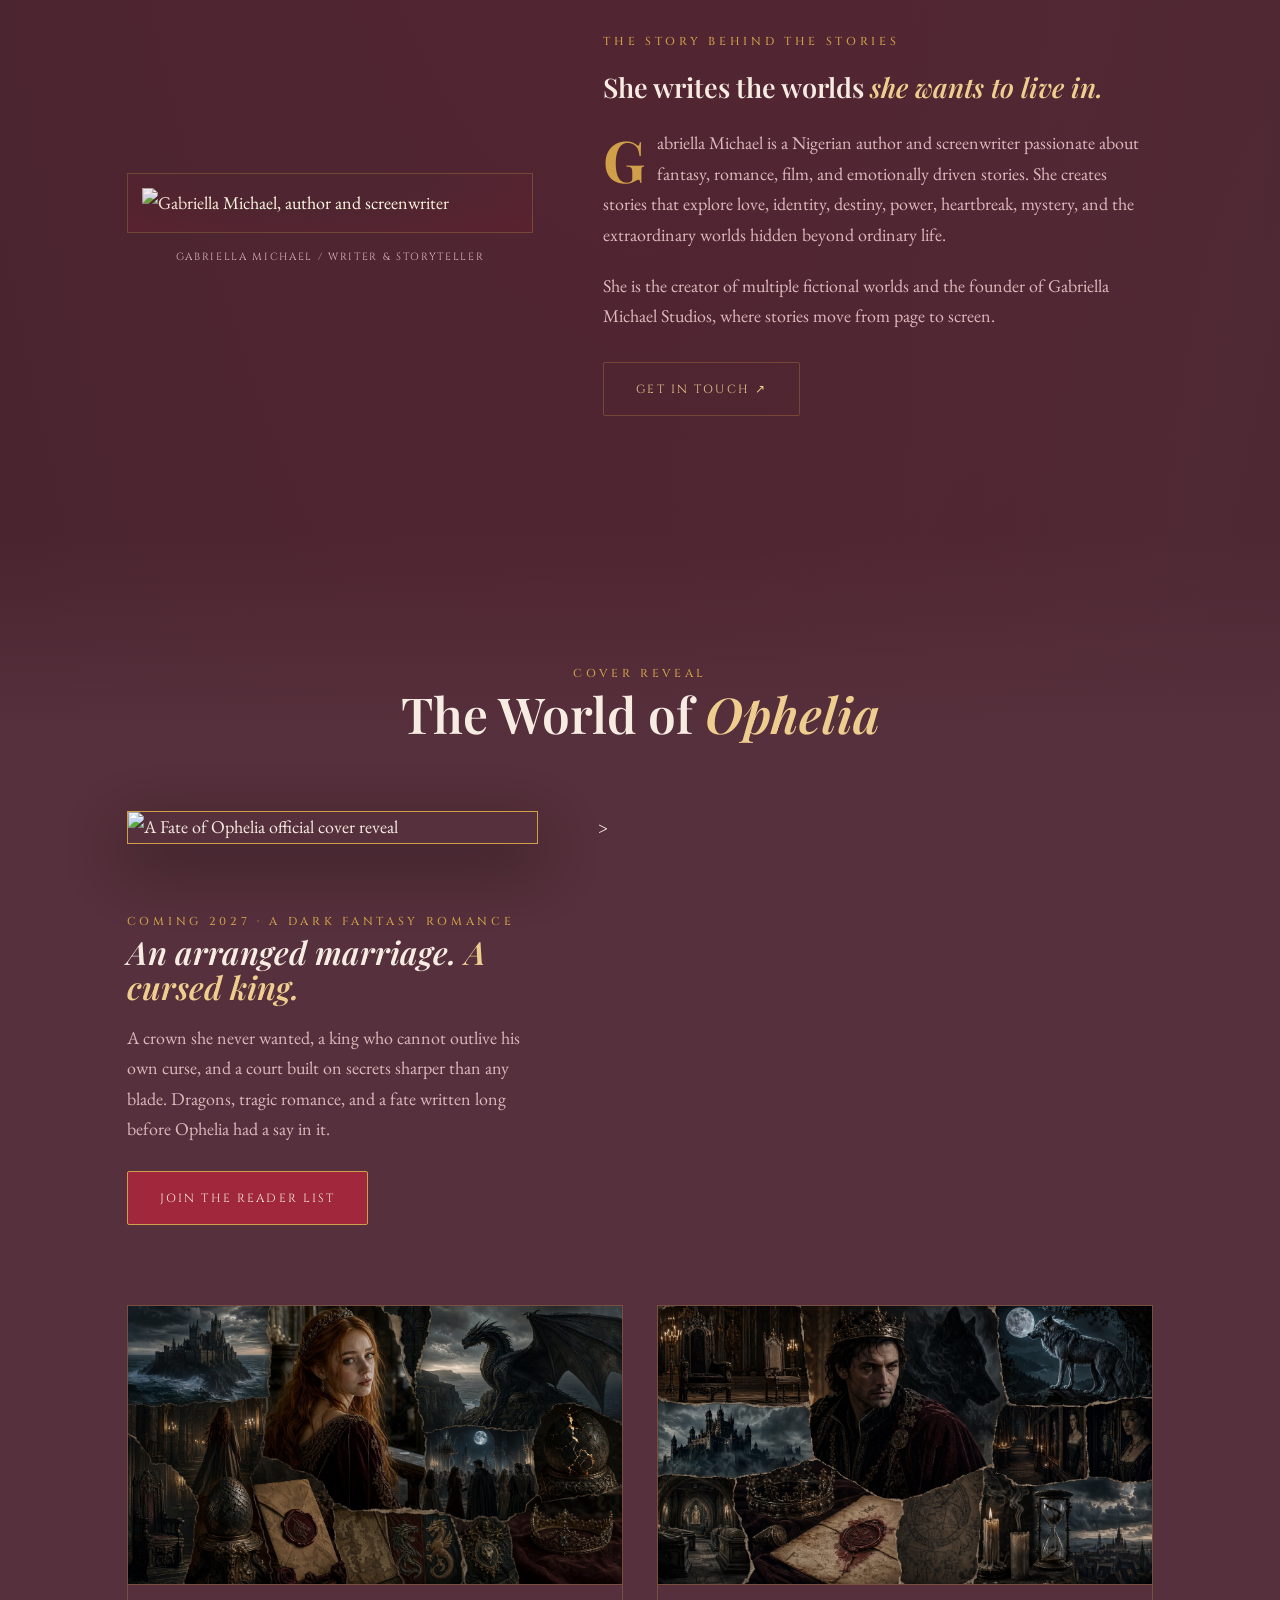
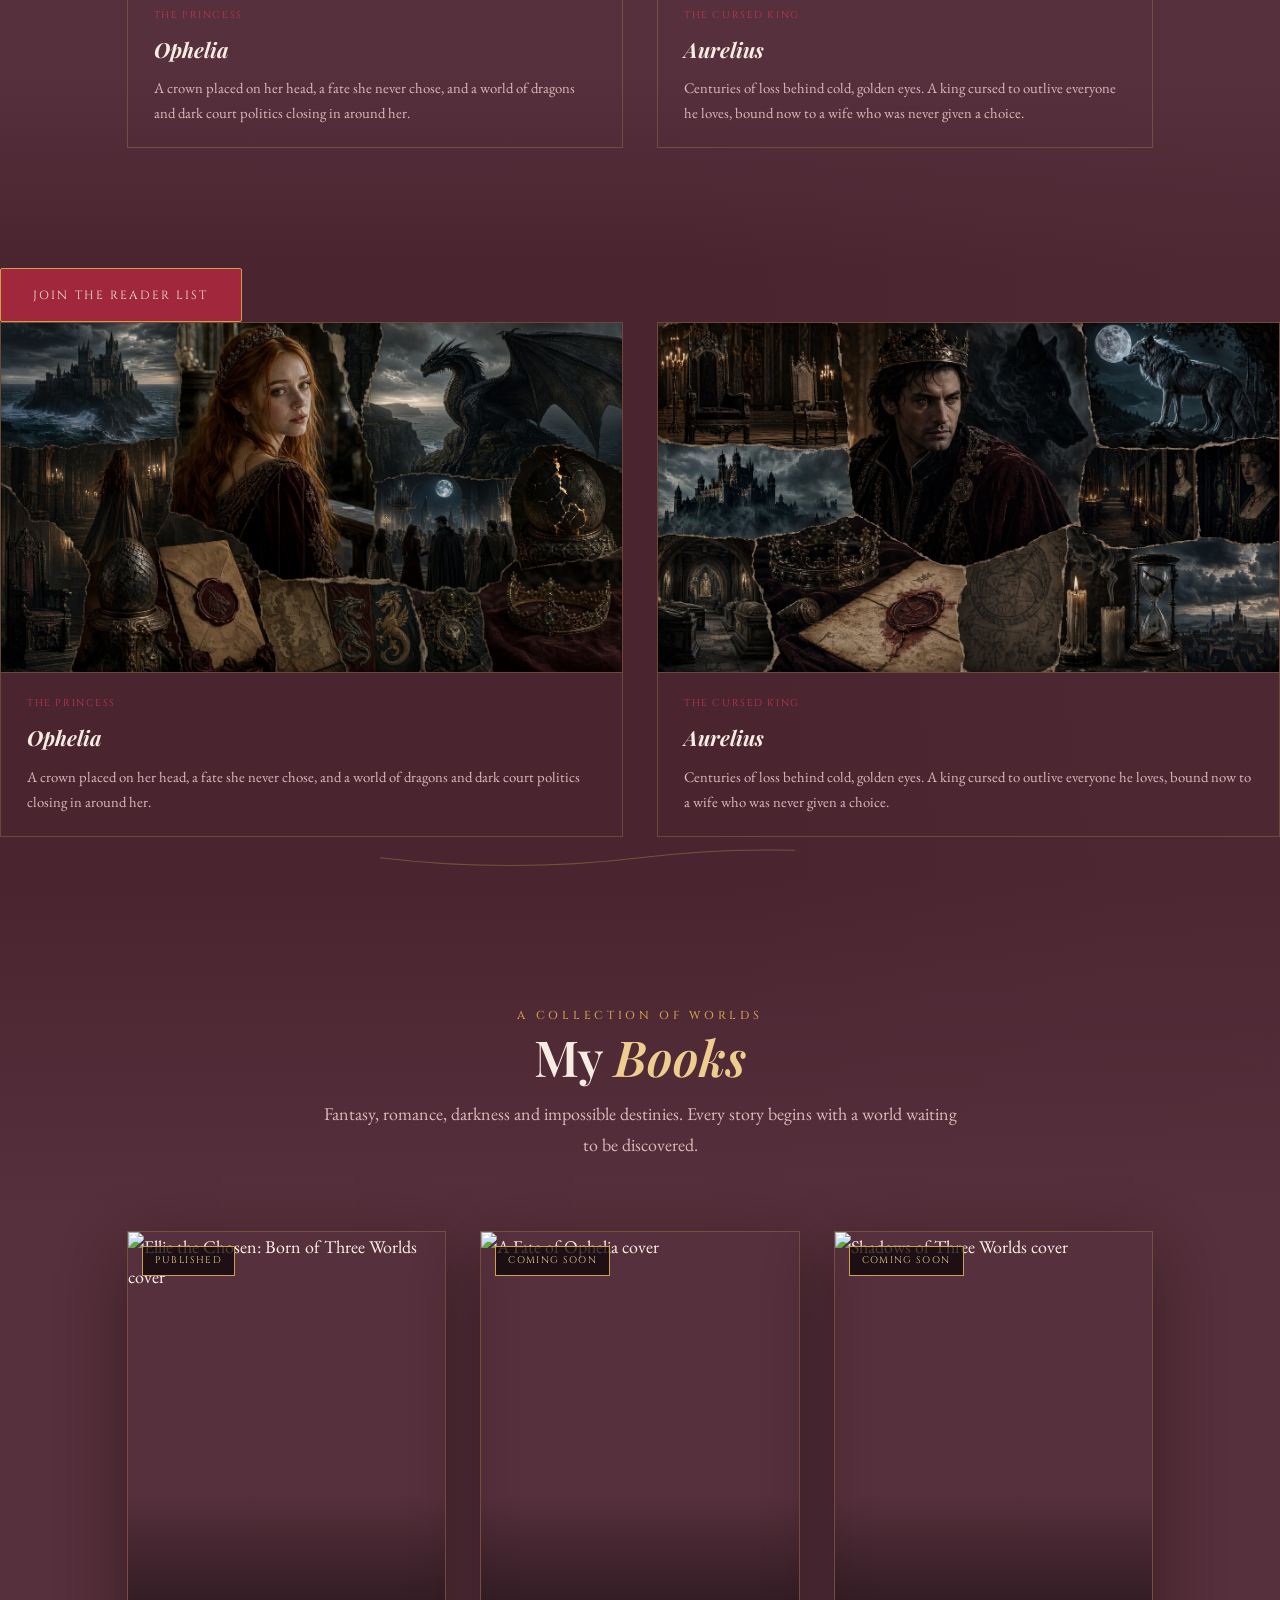
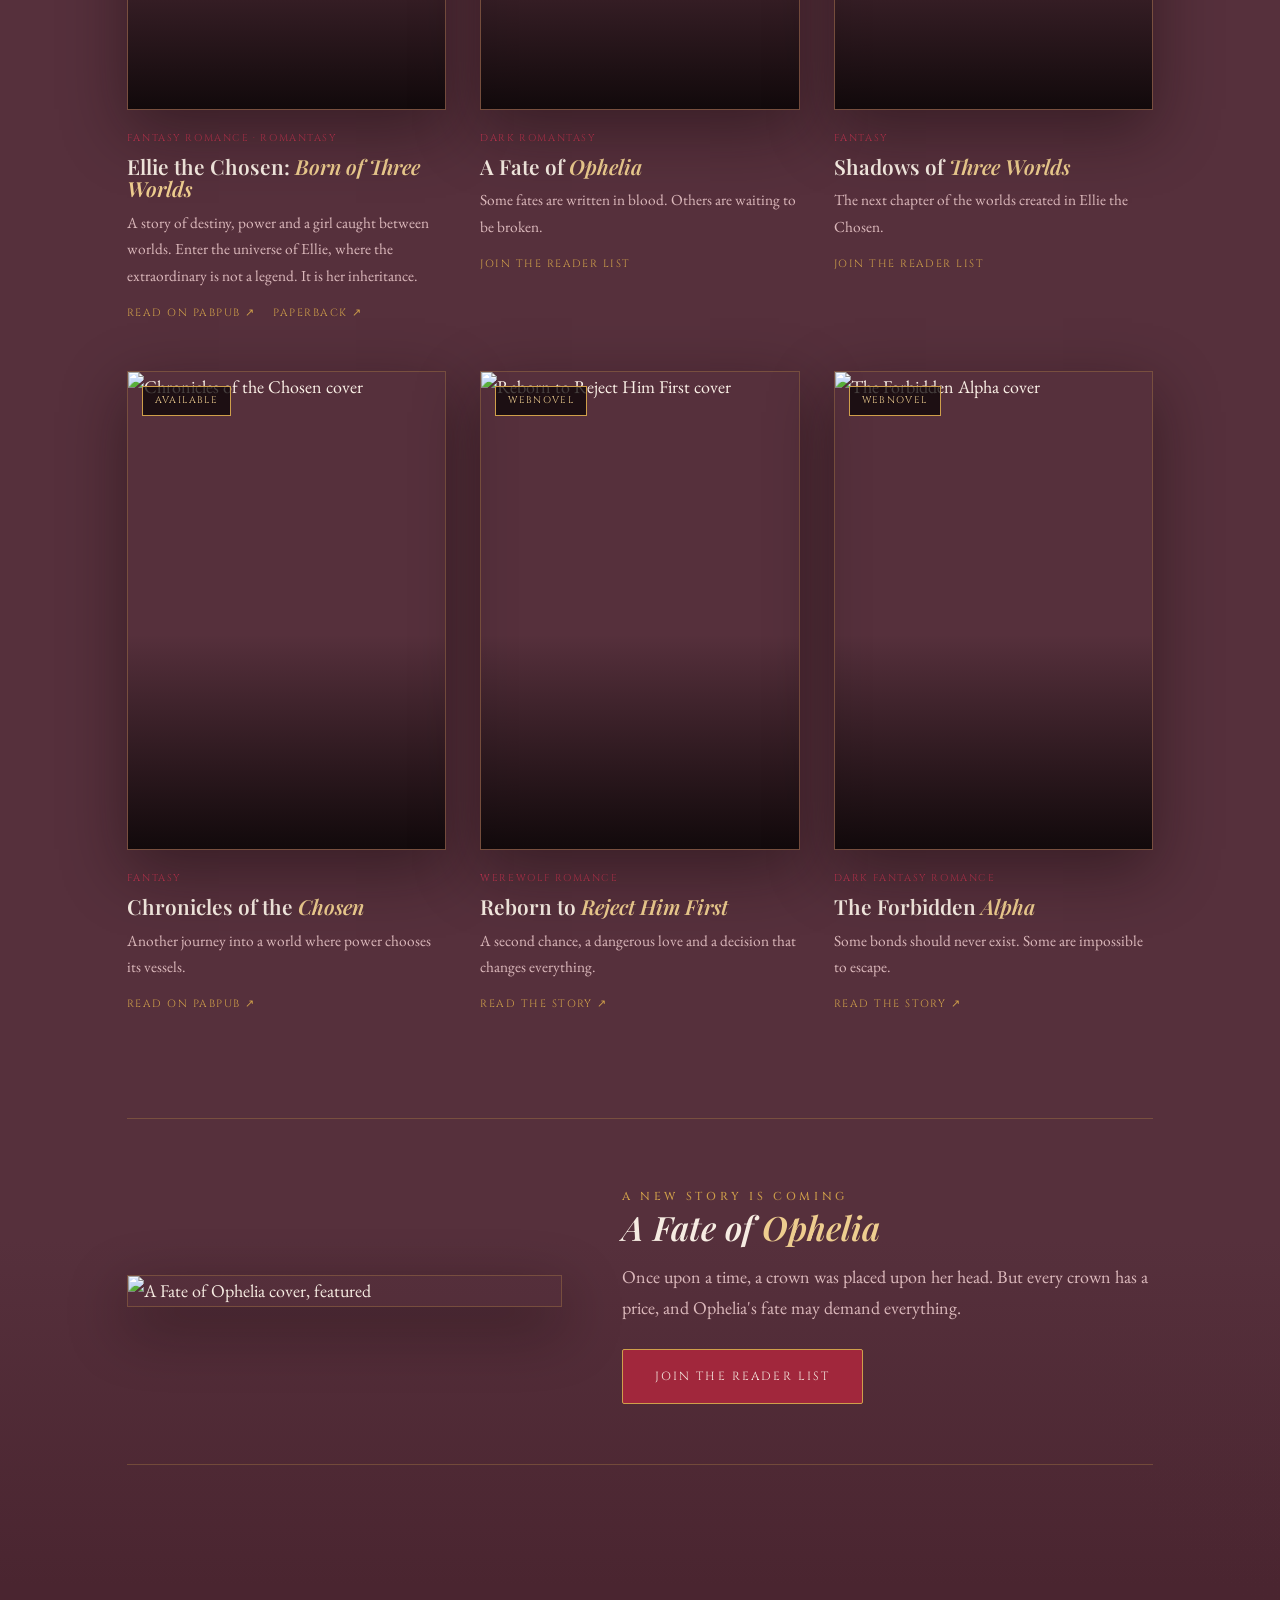
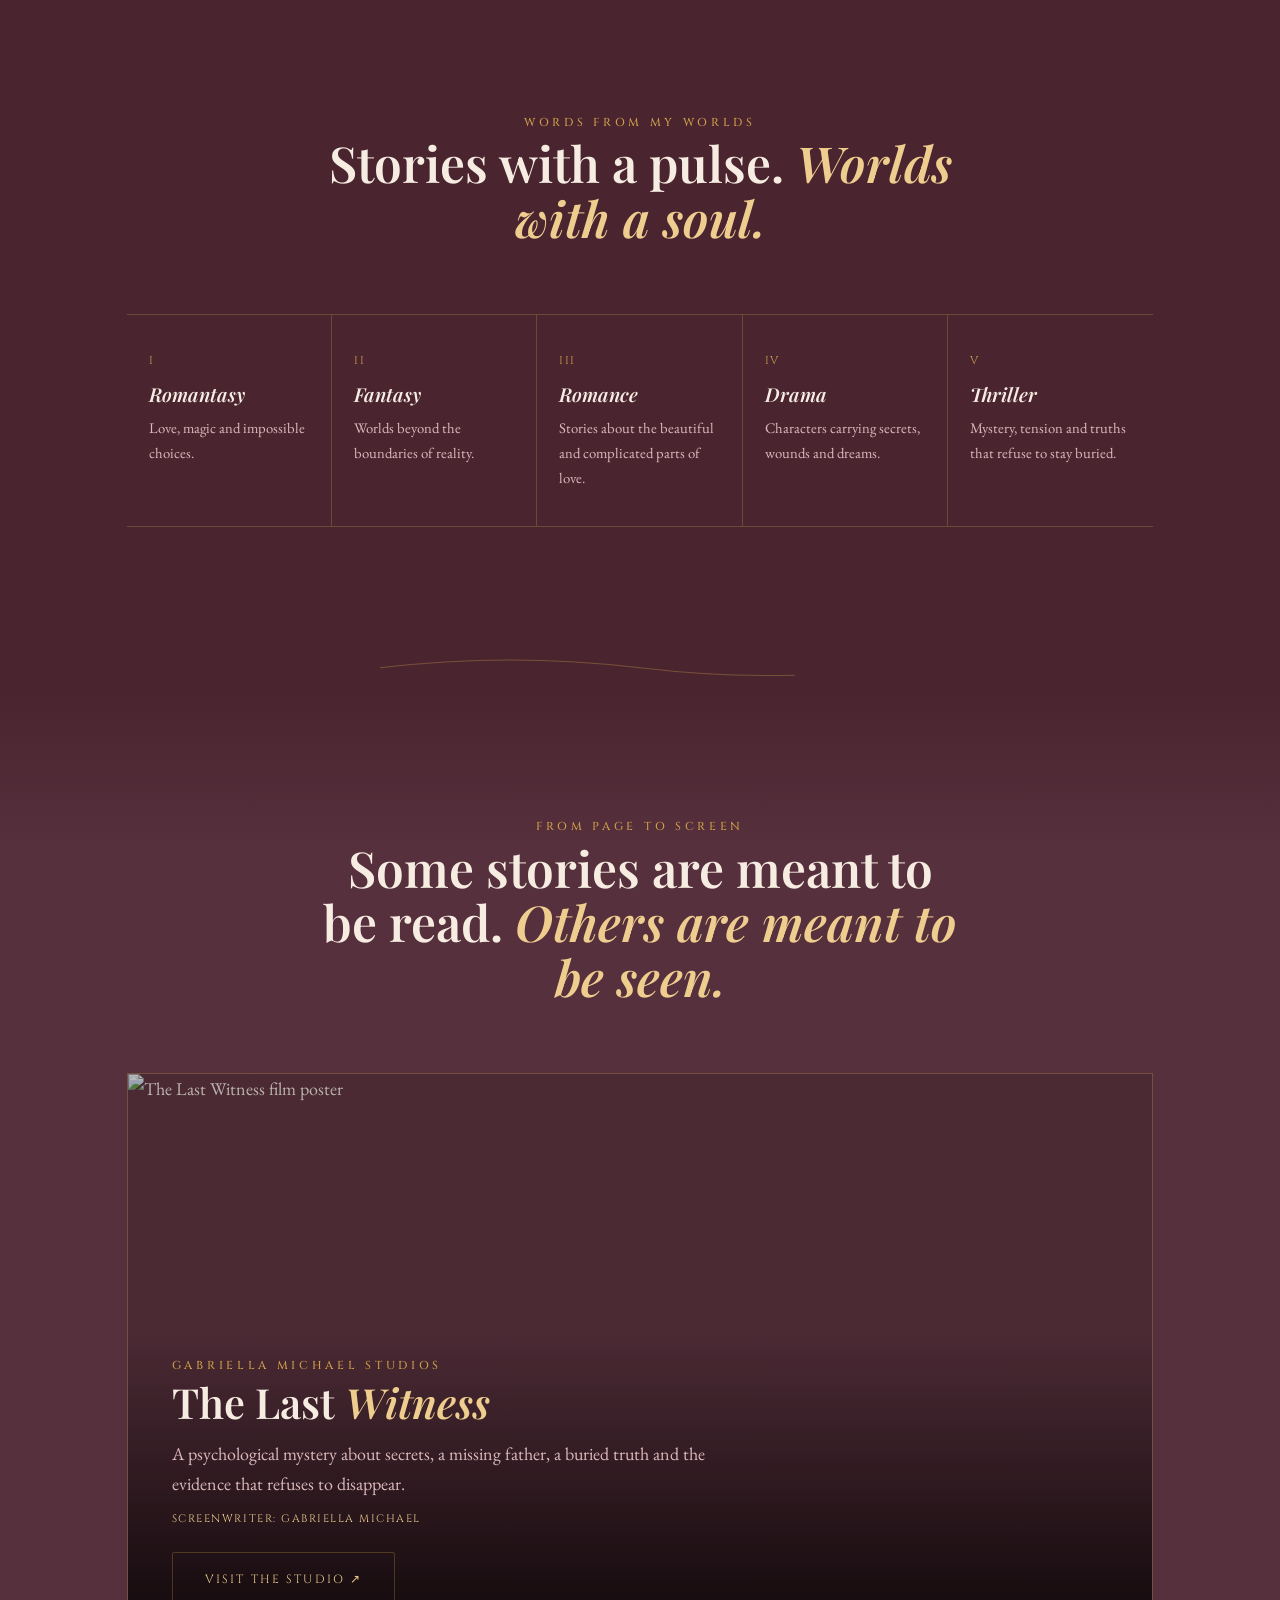
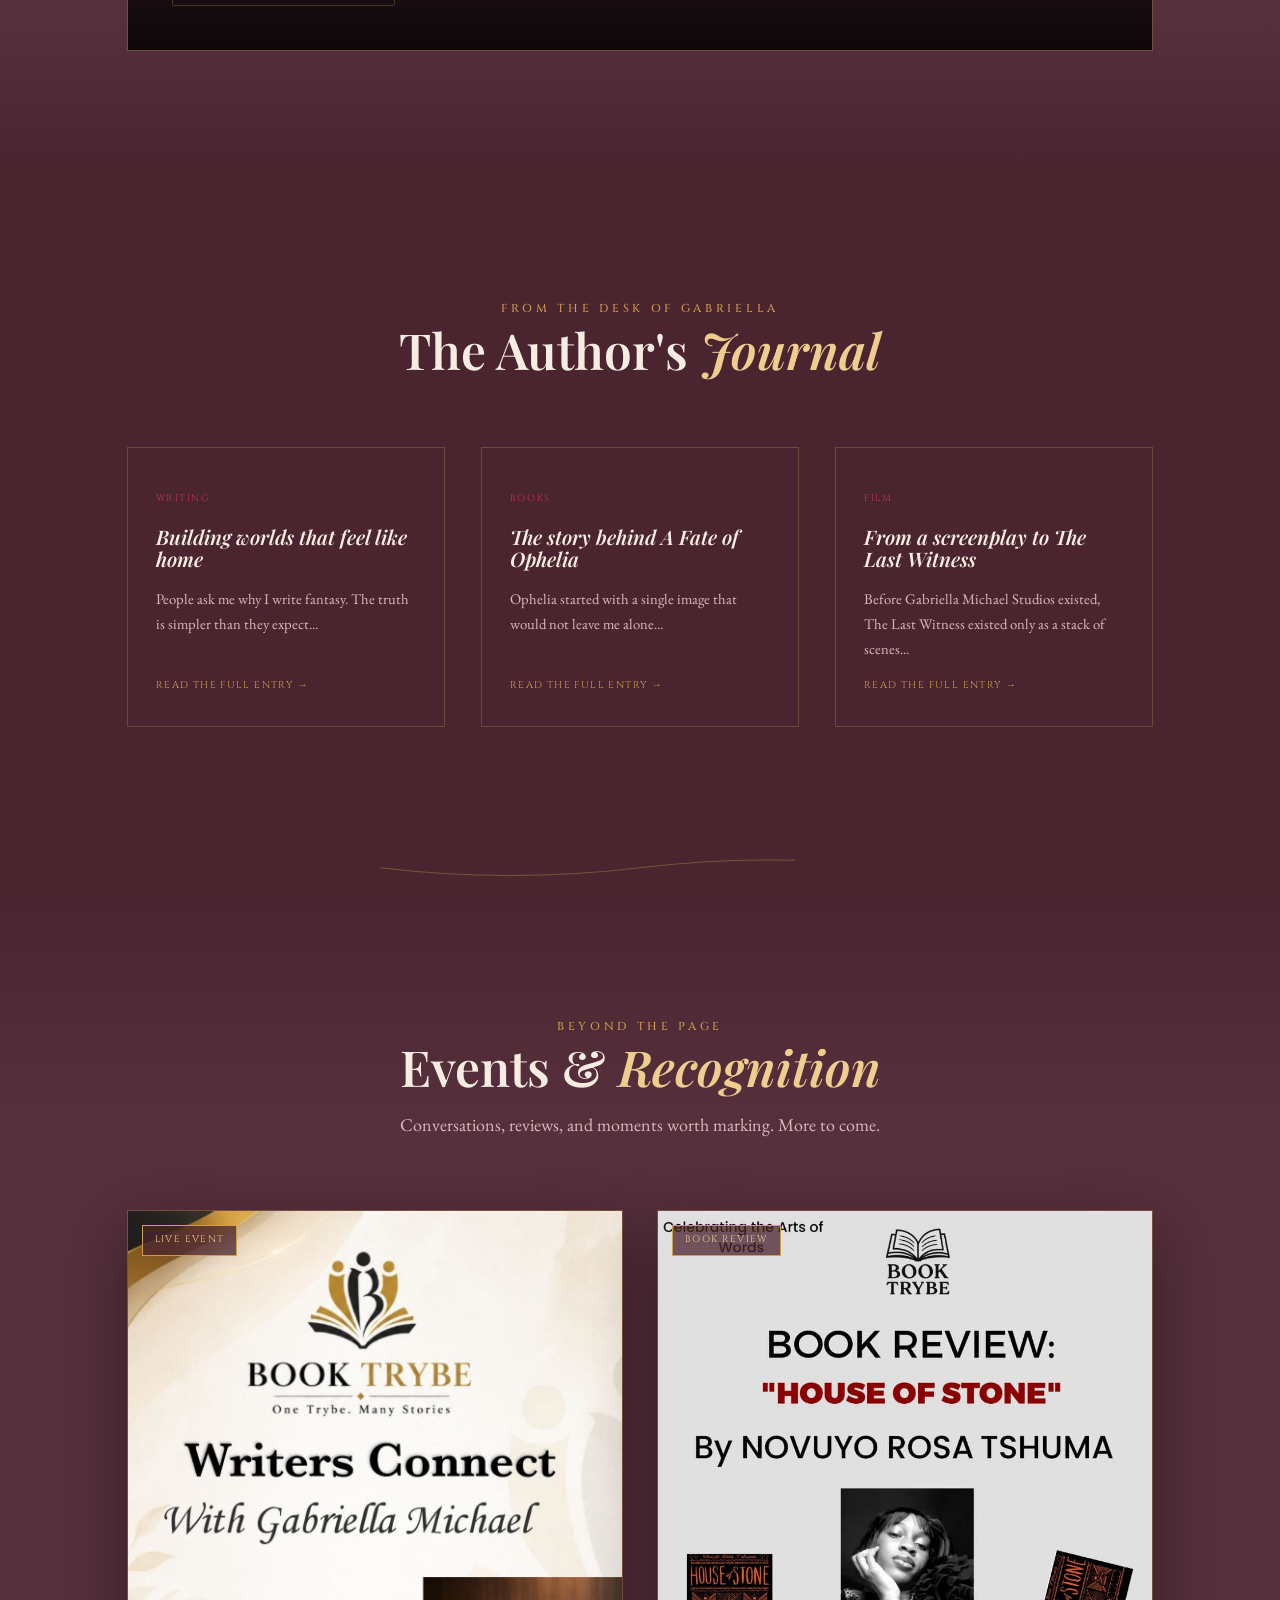
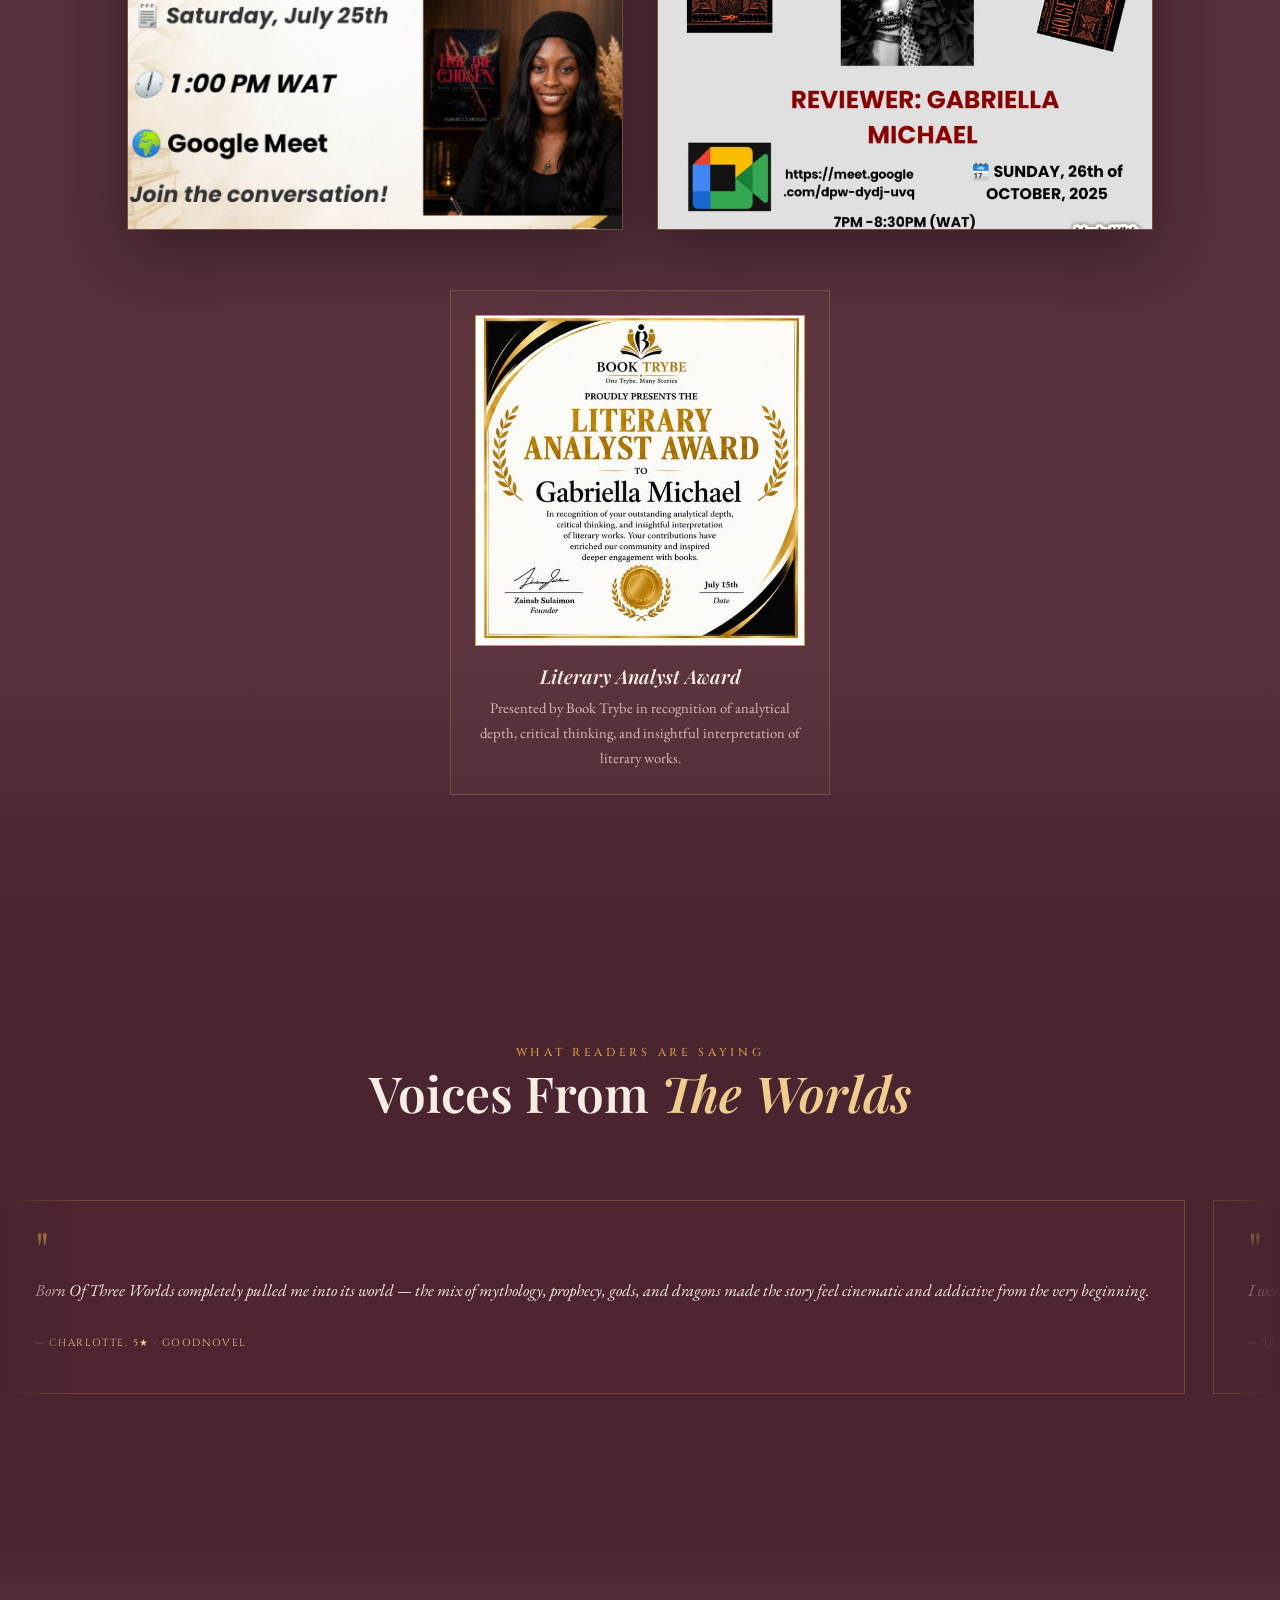
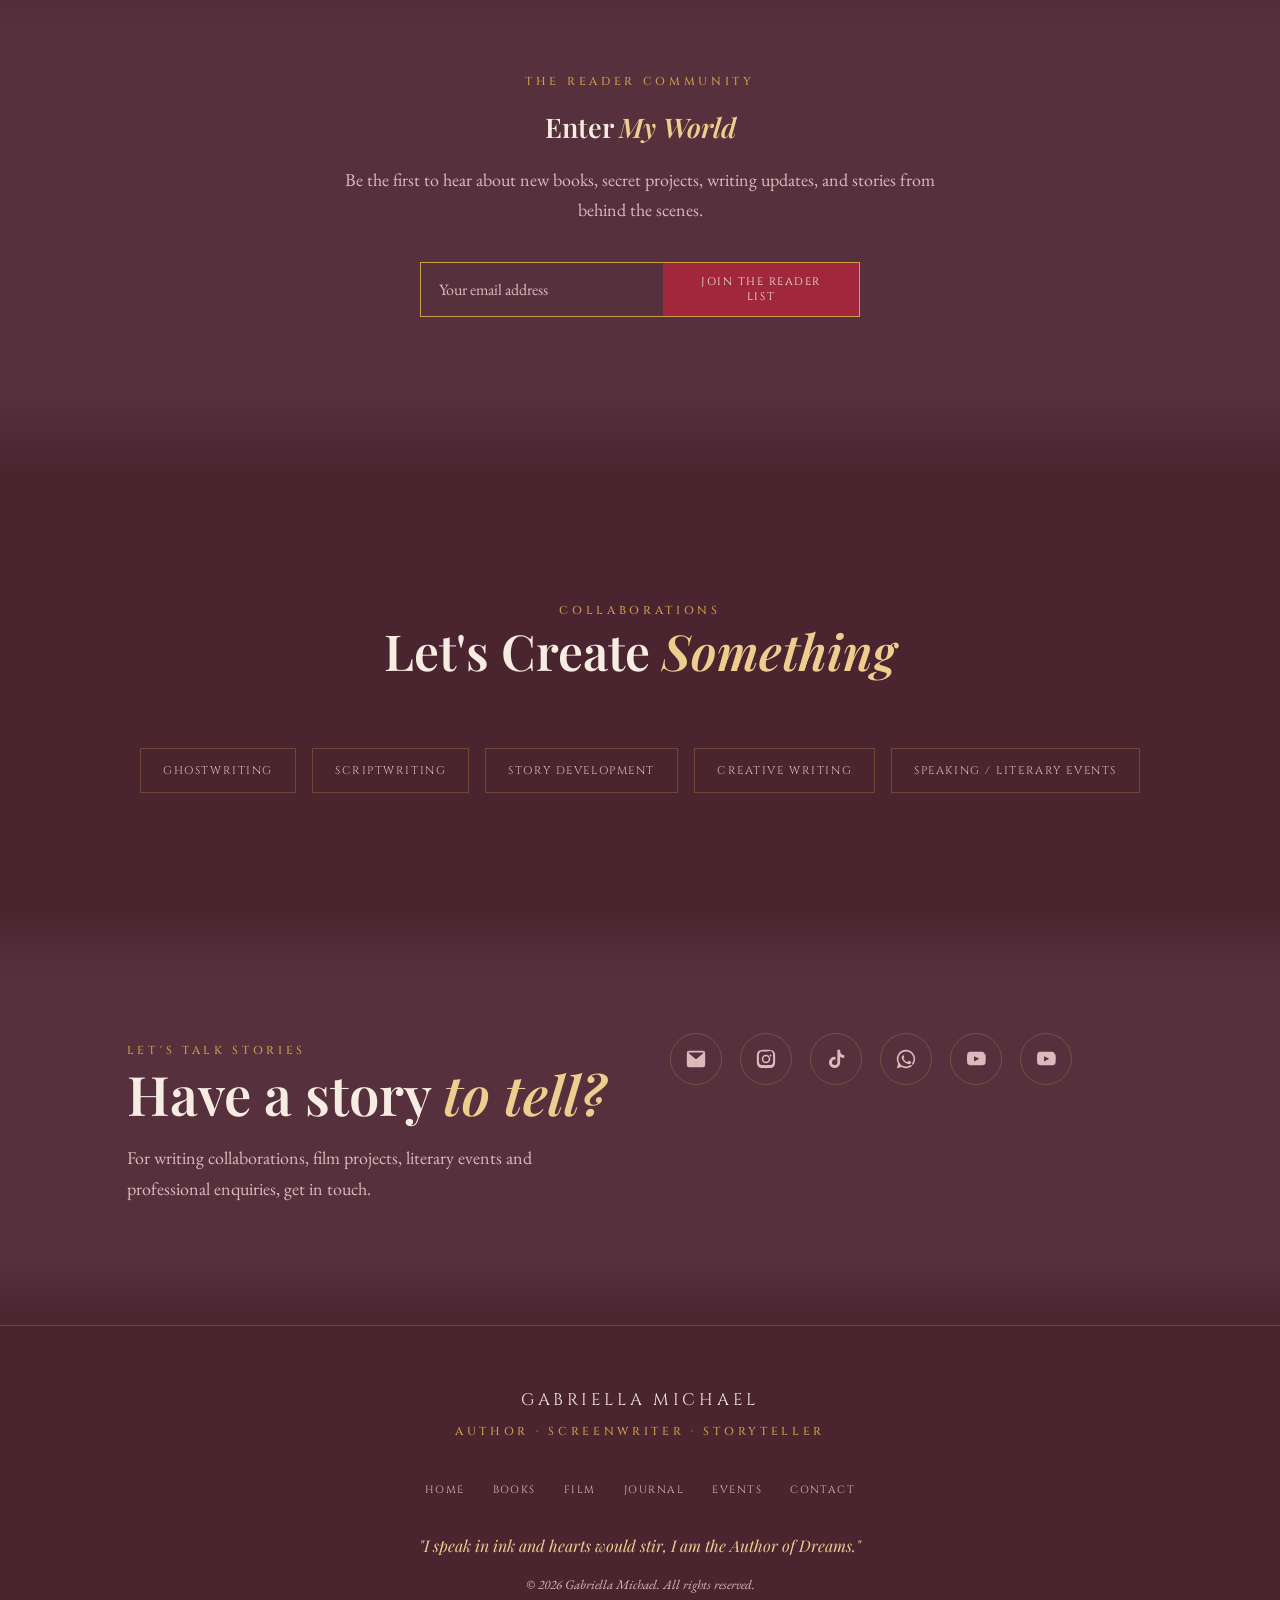
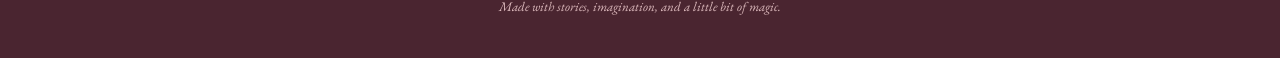
==== commit 872b13e5: "Update index (1).html" ====
--- a/index (1).html
+++ b/index (1).html
@@ -946,8 +946,10 @@
     <div class="ophelia-reveal reveal">
 
       <img
-        src="ophelia-cover-reveal.jpg"
-        alt="A Fate of Ophelia official cover reveal"
+  src="https://gabriellamichael.com.ng/ophelia-cover-reveal.jpg"
+  alt="A Fate of Ophelia official cover reveal"
+  style="display:block;width:100%;height:auto;opacity:1;visibility:visible;"
+>
       >
 
       <div class="ophelia-reveal-copy">
